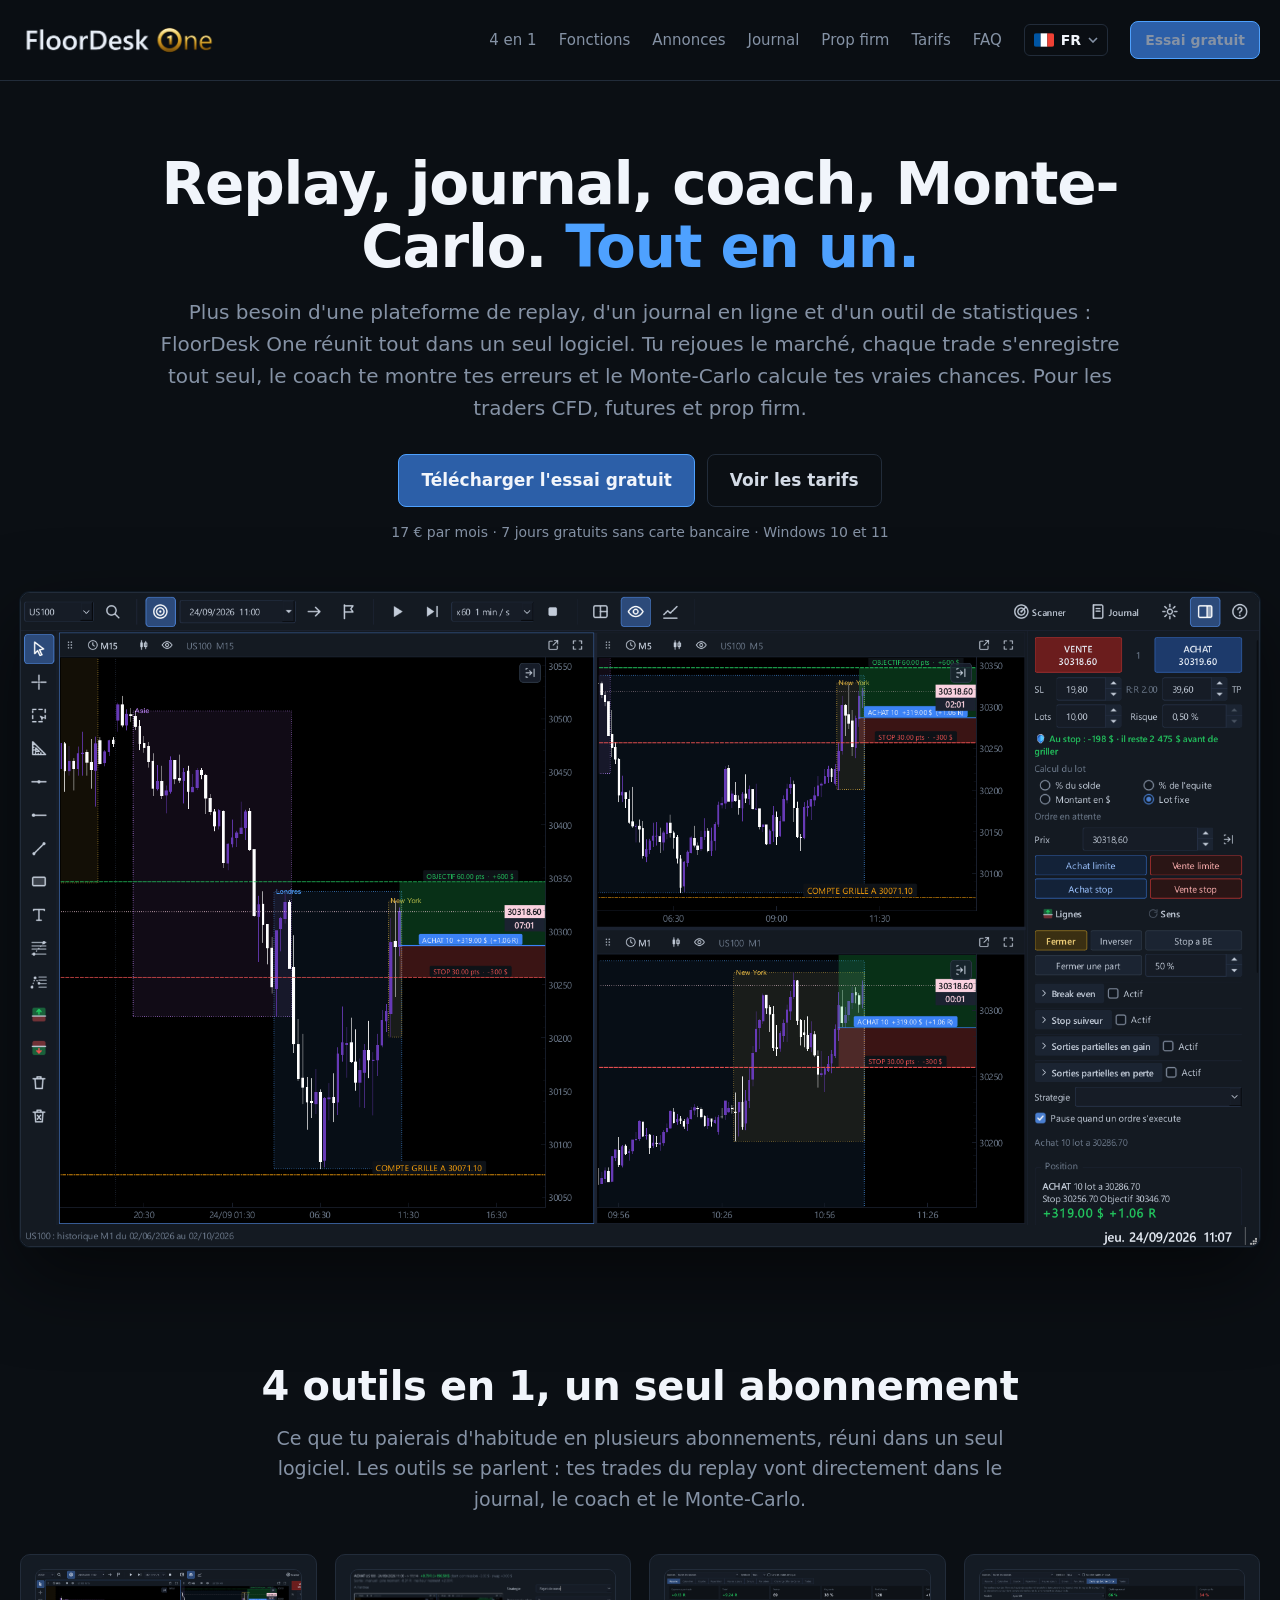
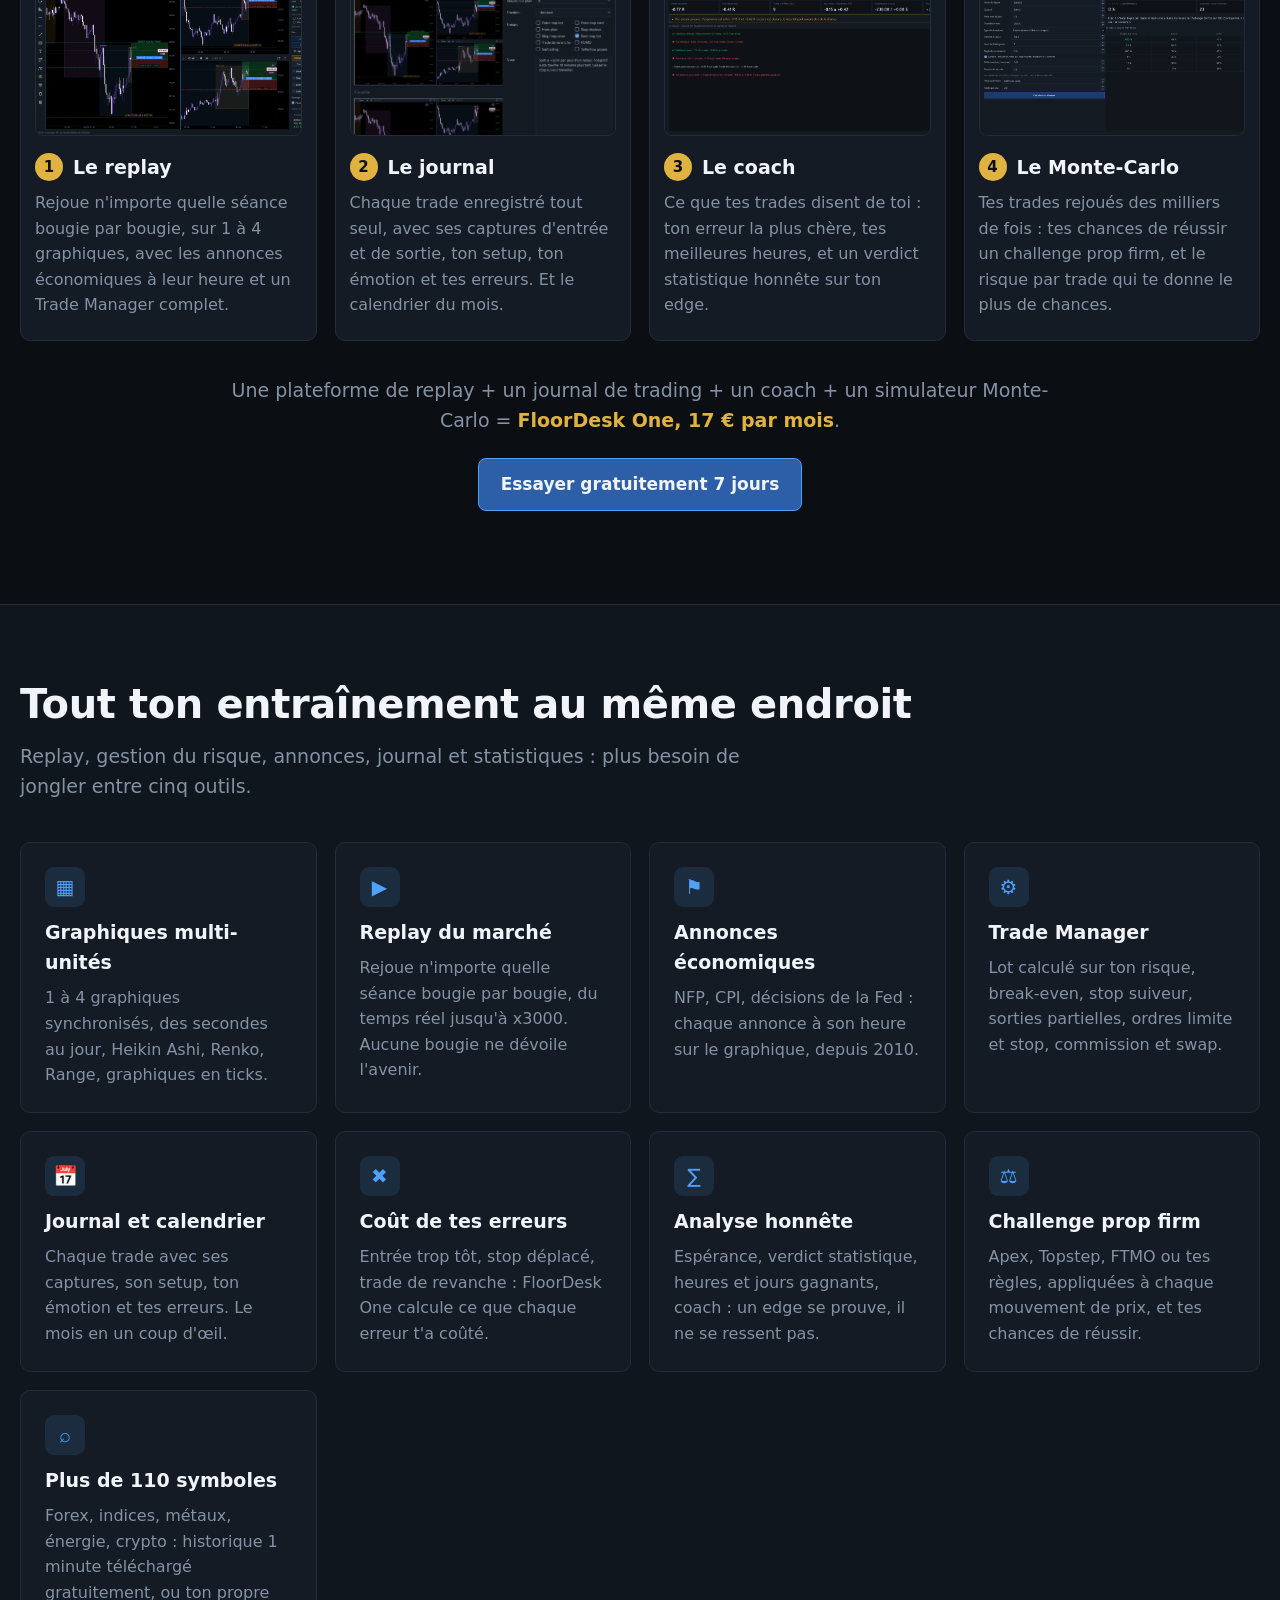
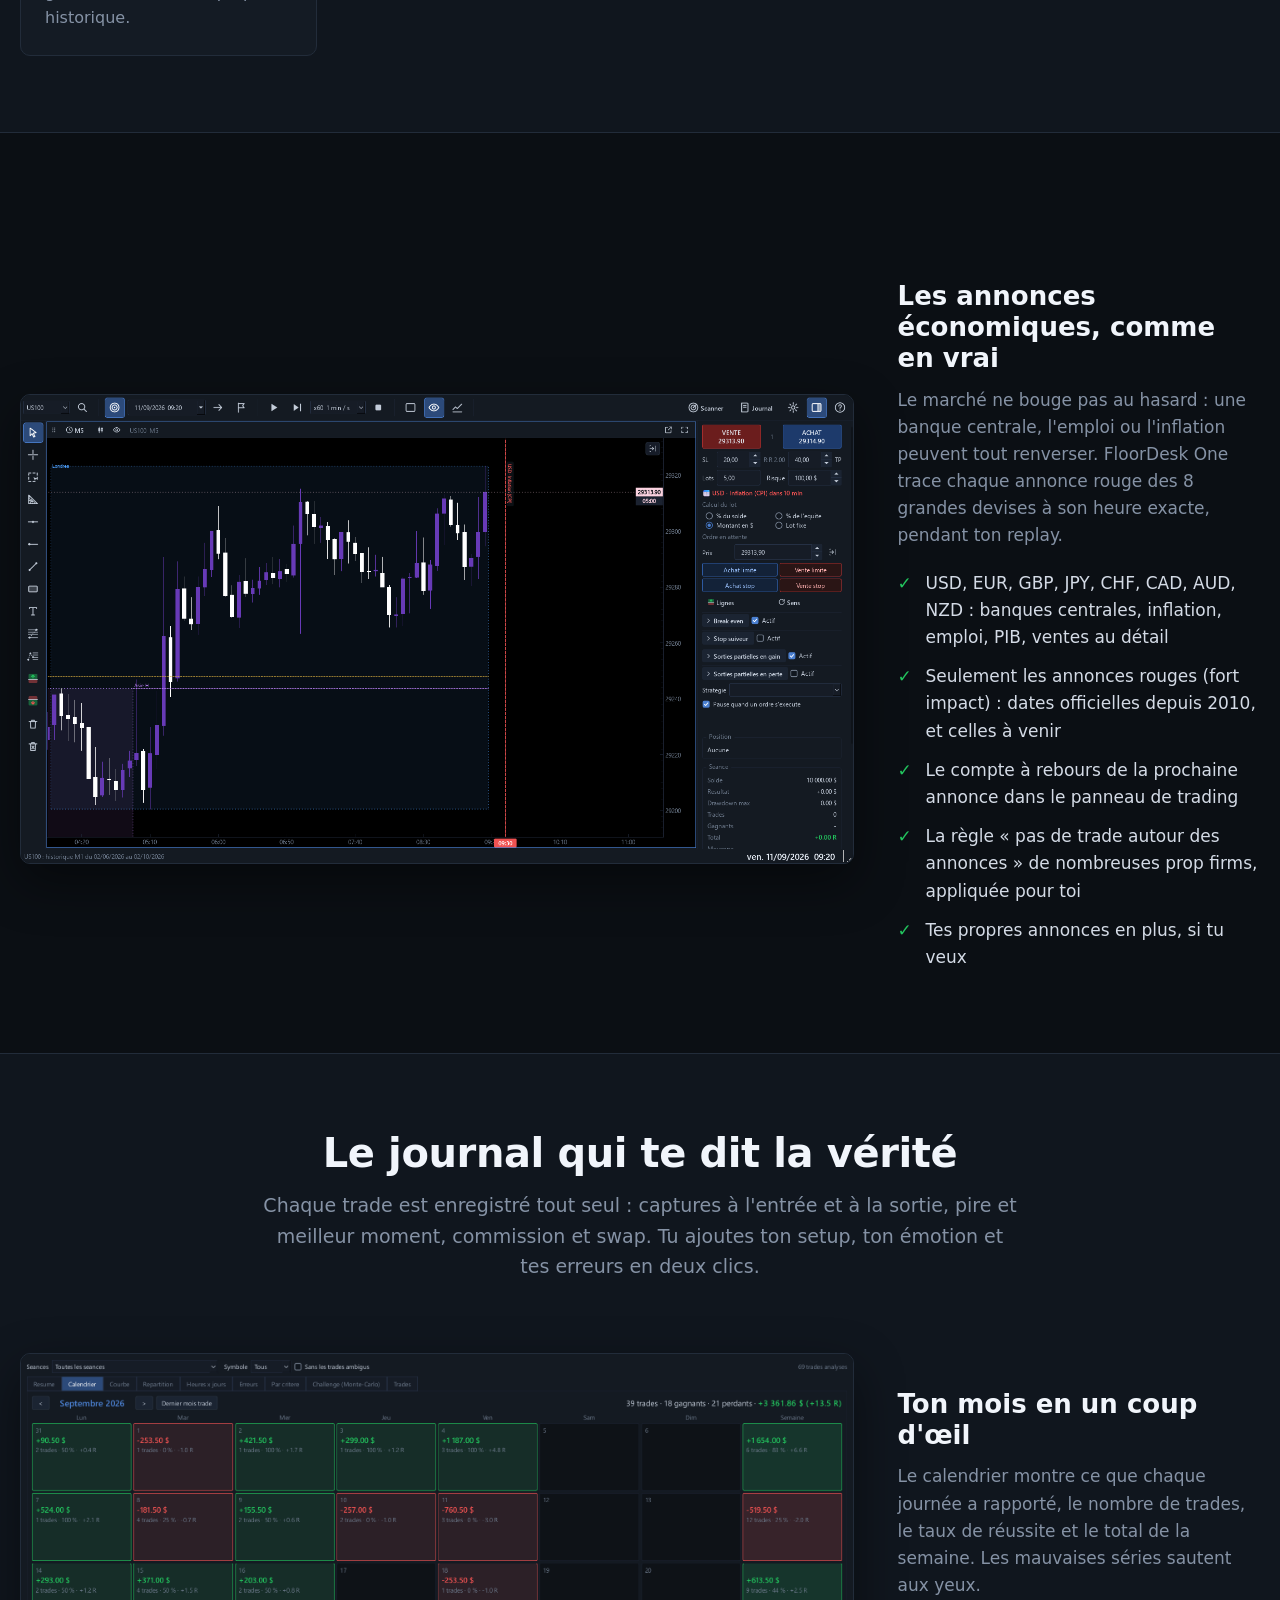
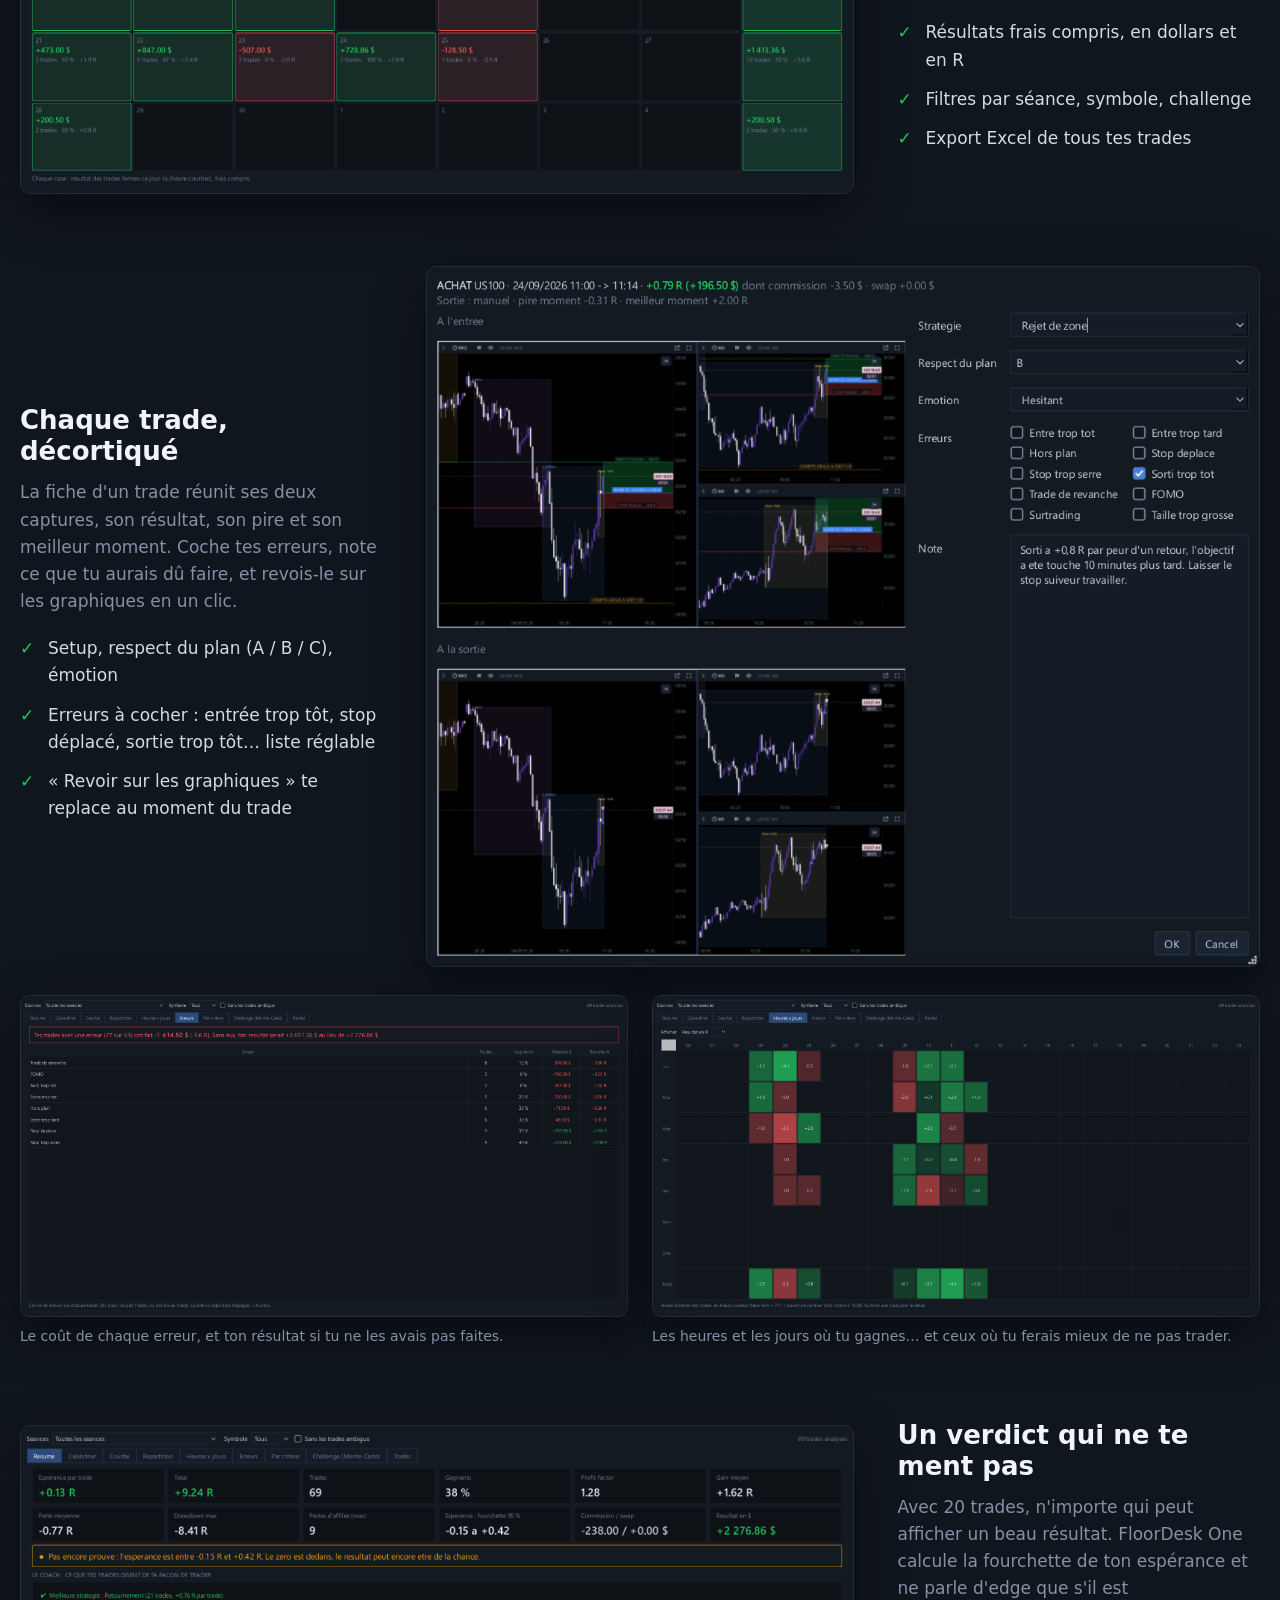
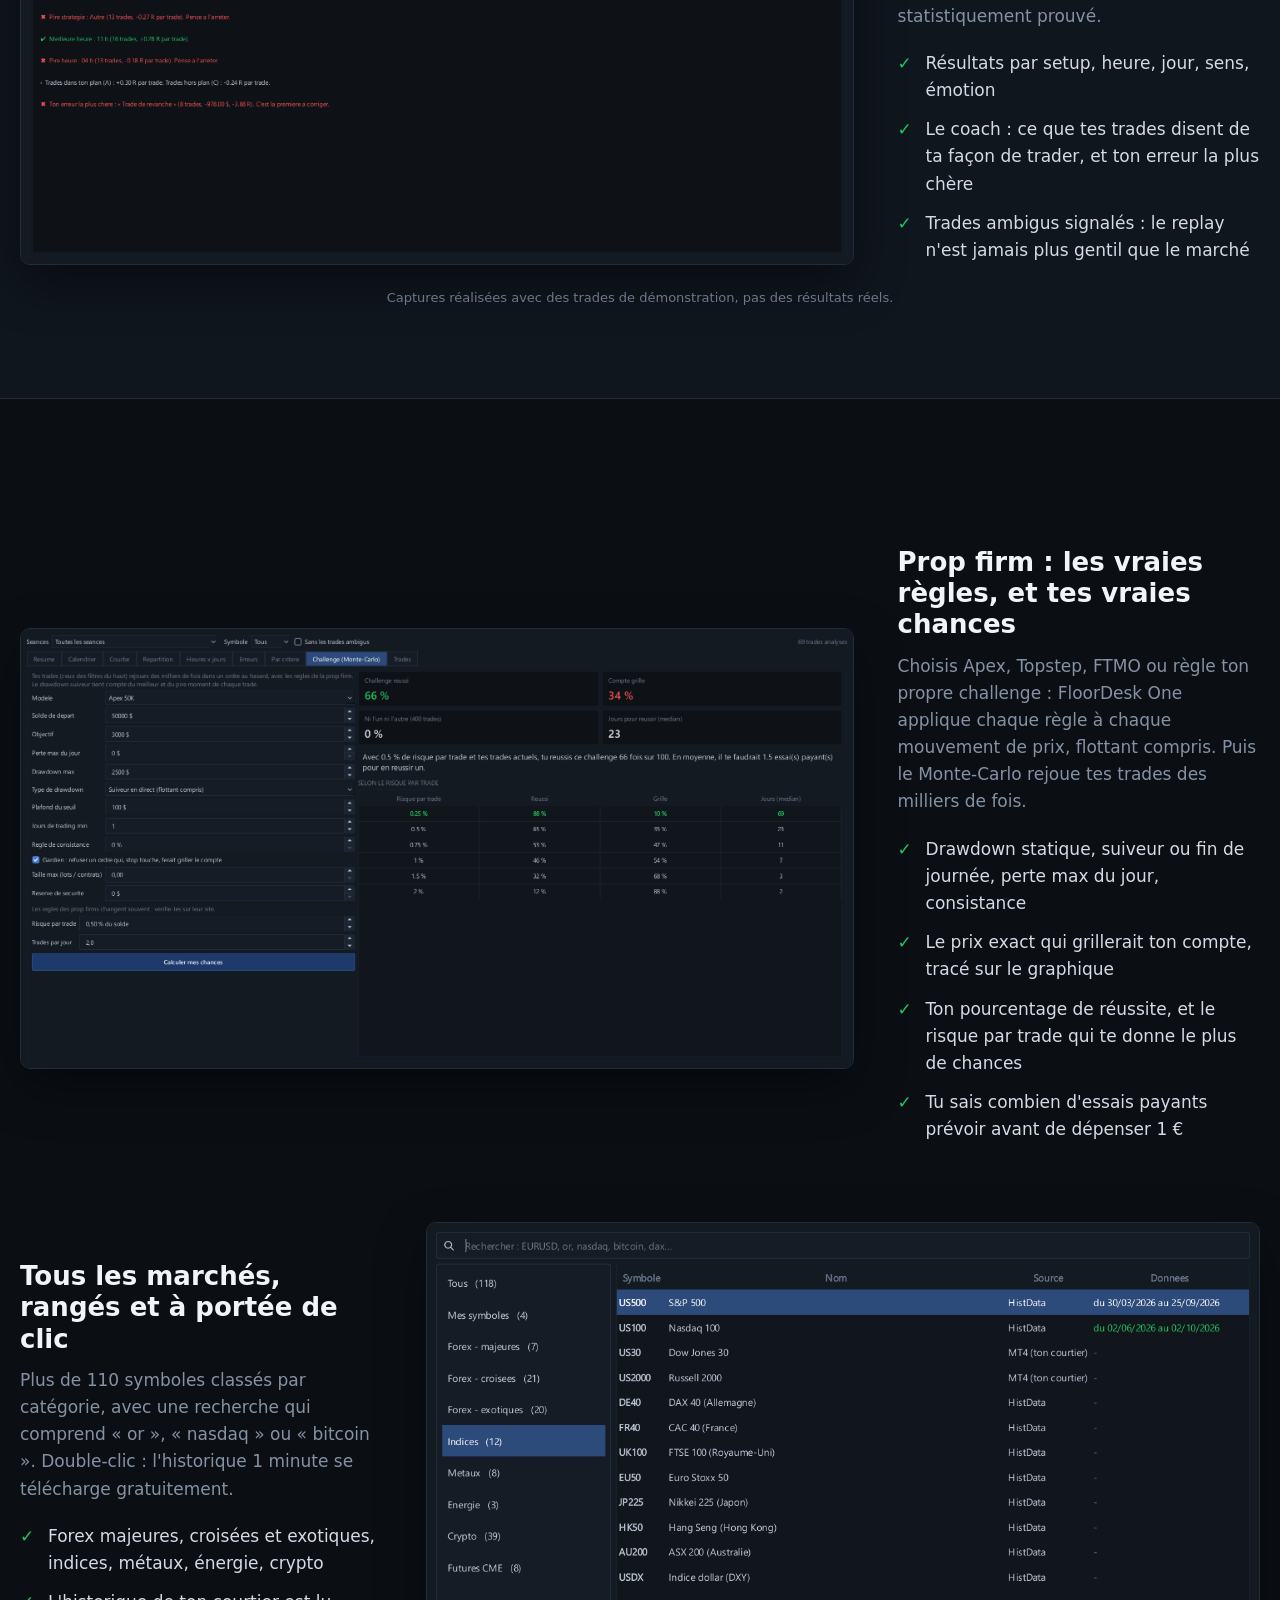
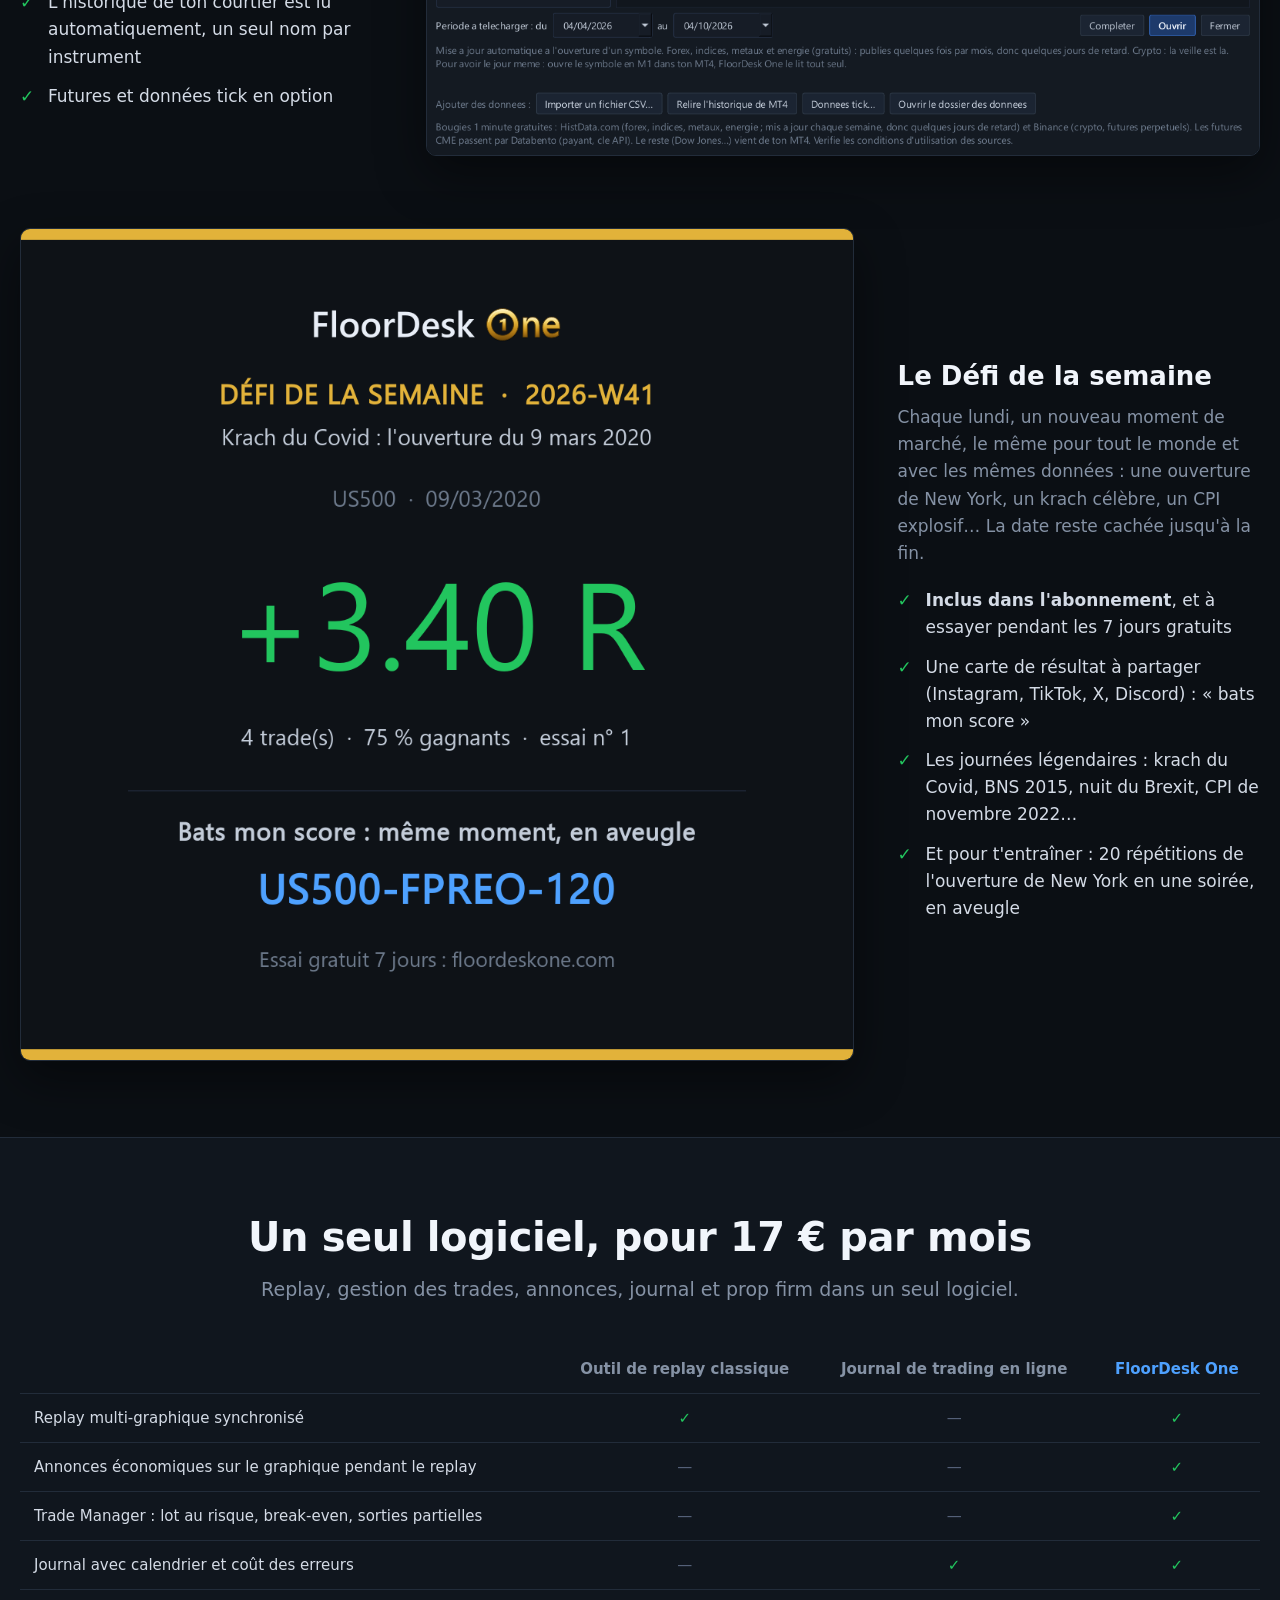
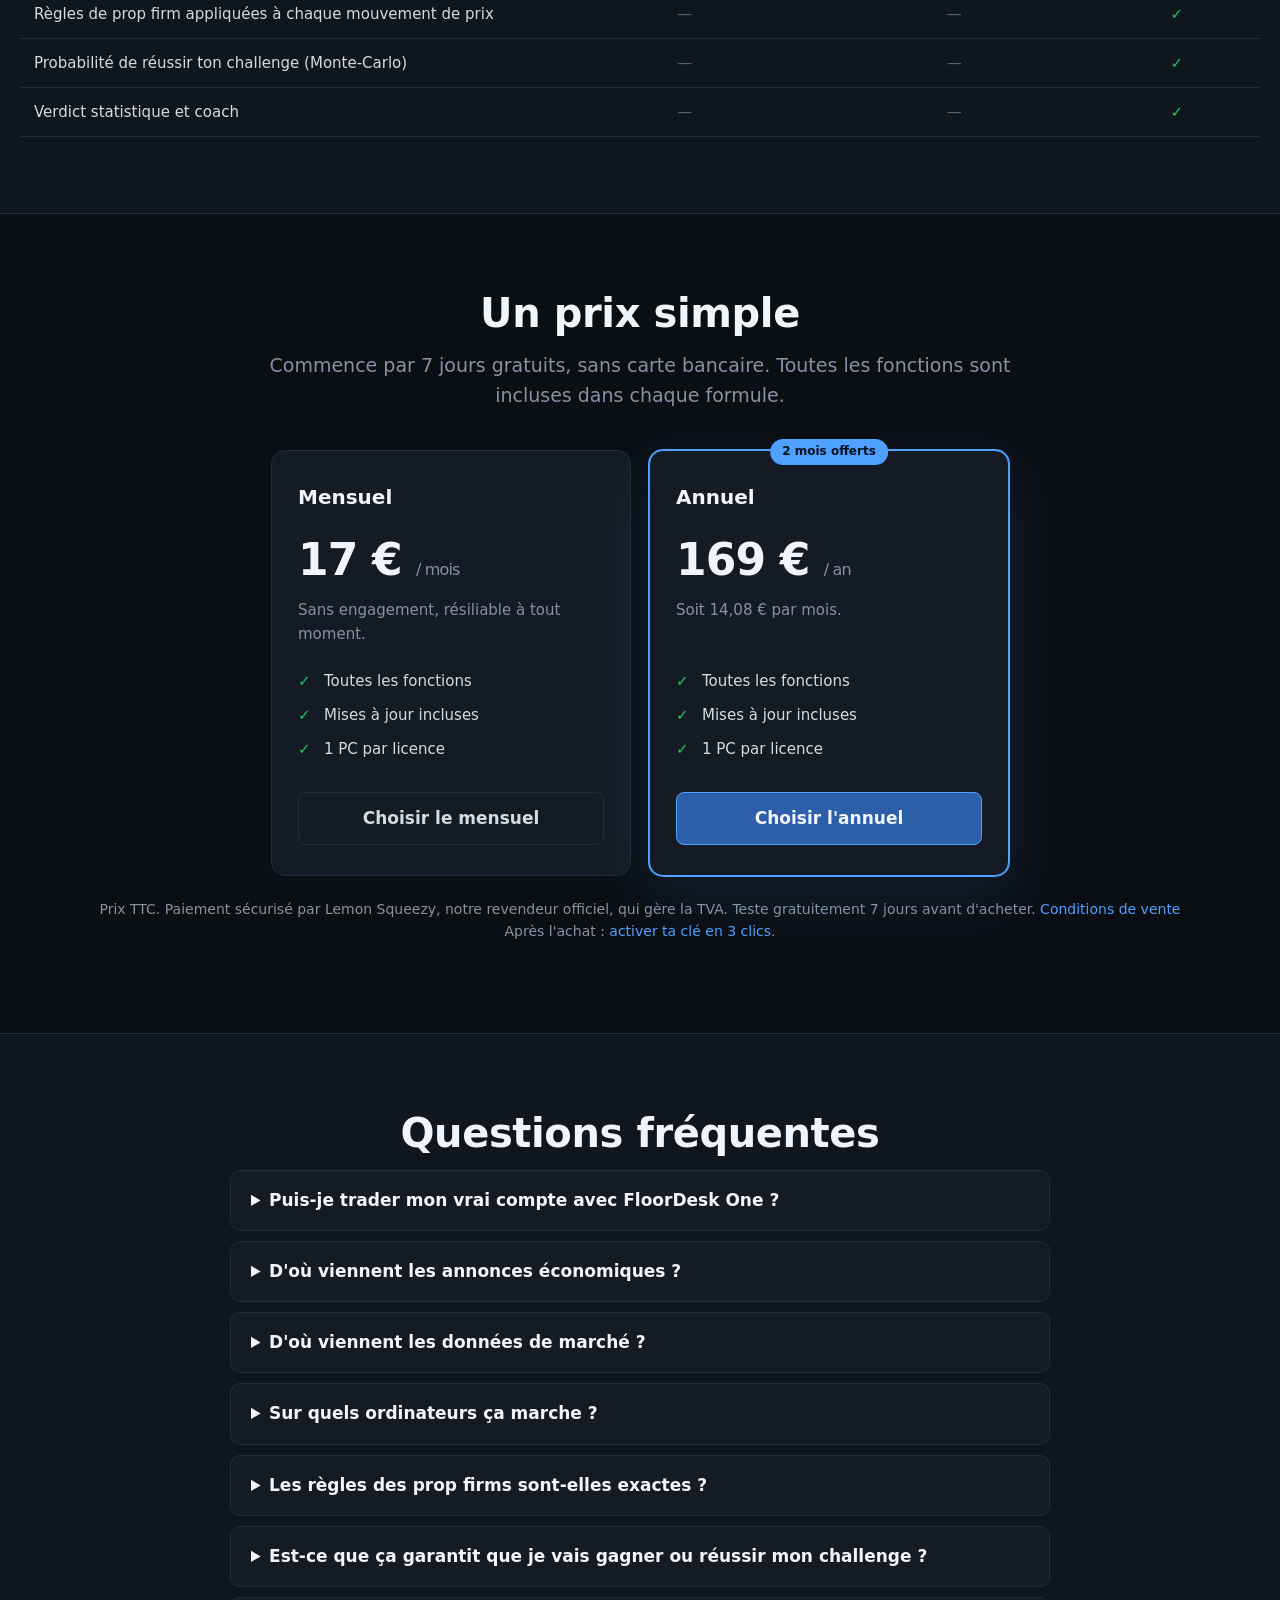
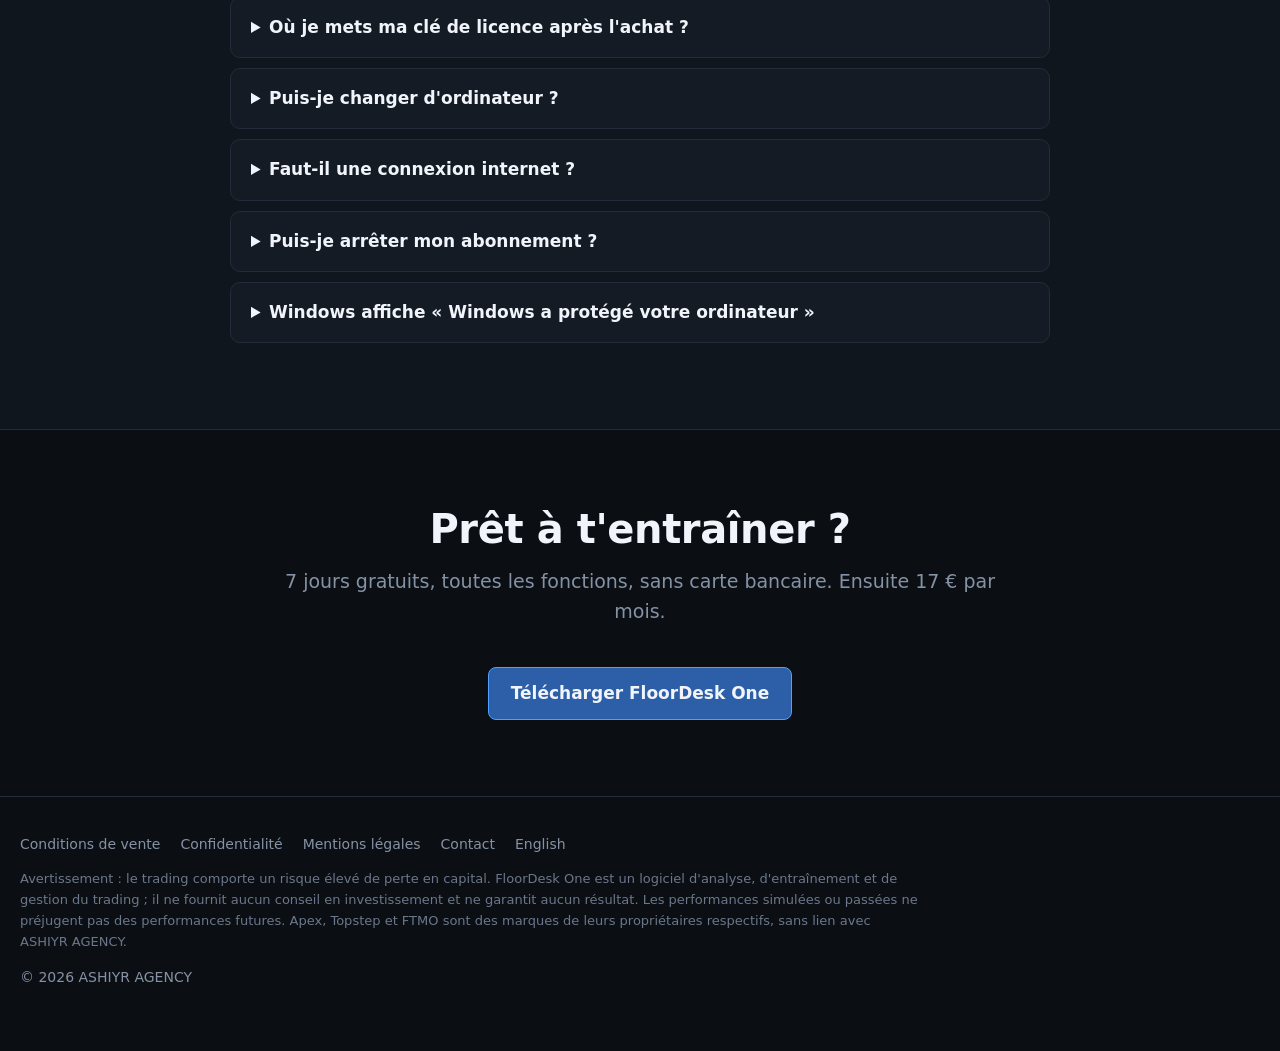
==== index.html @ e9101e9f "Site du 04/10/2026 19:29" ====
<!doctype html>
<html lang="fr">
<head>
<meta charset="utf-8">
<meta name="viewport" content="width=device-width, initial-scale=1">
<title>FloorDesk One — replay, journal, coach et Monte-Carlo en un seul logiciel</title>
<meta name="description" content="FloorDesk One, le logiciel Windows tout-en-un des traders CFD, futures et prop firm : replay multi-graphique avec les annonces économiques, journal de trading avec captures et calendrier, coach et statistiques, Monte-Carlo de ton challenge. 17 € par mois, essai gratuit 7 jours.">
<link rel="alternate" hreflang="en" href="en/index.html">
<link rel="alternate" hreflang="pt-BR" href="pt/index.html">
<link rel="alternate" hreflang="es" href="es/index.html">
<link rel="icon" href="img/favicon.png">
<link rel="stylesheet" href="style.css">
<meta property="og:title" content="FloorDesk One — replay, journal, coach et Monte-Carlo en un seul logiciel">
<meta property="og:description" content="Replay, journal, coach et Monte-Carlo : 4 outils en un seul logiciel. 17 € par mois.">
<meta property="og:image" content="img/fr/principal.png">
</head>
<body>

<header class="haut">
  <div class="conteneur">
    <a class="logo" href="index.html"><img src="img/logo.png" alt="FloorDesk One" width="848" height="198"></a>
    <nav class="menu">
      <a href="#tout-en-un">4 en 1</a>
      <a href="#fonctions">Fonctions</a>
      <a href="#annonces">Annonces</a>
      <a href="#journal">Journal</a>
      <a href="#propfirm">Prop firm</a>
      <a href="#tarifs">Tarifs</a>
      <a href="#faq">FAQ</a>
      <details class="langues"><summary><svg viewBox="0 0 3 2" aria-hidden="true"><rect width="1" height="2" fill="#0055A4"/><rect x="1" width="1" height="2" fill="#fff"/><rect x="2" width="1" height="2" fill="#EF4135"/></svg><span>FR</span><svg class="fleche" viewBox="0 0 10 6" aria-hidden="true"><path d="M1 1l4 4 4-4" fill="none" stroke="currentColor" stroke-width="1.6"/></svg></summary><div class="liste"><a href="index.html" hreflang="fr" class="actif"><svg viewBox="0 0 3 2" aria-hidden="true"><rect width="1" height="2" fill="#0055A4"/><rect x="1" width="1" height="2" fill="#fff"/><rect x="2" width="1" height="2" fill="#EF4135"/></svg><span>Français</span></a><a href="en/index.html" hreflang="en"><svg viewBox="0 0 60 30" aria-hidden="true"><rect width="60" height="30" fill="#012169"/><path d="M0,0 60,30M60,0 0,30" stroke="#fff" stroke-width="6"/><path d="M0,0 60,30M60,0 0,30" stroke="#C8102E" stroke-width="2"/><path d="M30,0v30M0,15h60" stroke="#fff" stroke-width="10"/><path d="M30,0v30M0,15h60" stroke="#C8102E" stroke-width="6"/></svg><span>English</span></a><a href="pt/index.html" hreflang="pt"><svg viewBox="0 0 20 14" aria-hidden="true"><rect width="20" height="14" fill="#009C3B"/><path d="M10 1.6 18.4 7 10 12.4 1.6 7z" fill="#FFDF00"/><circle cx="10" cy="7" r="3.1" fill="#002776"/></svg><span>Português</span></a><a href="es/index.html" hreflang="es"><svg viewBox="0 0 3 2" aria-hidden="true"><rect width="3" height="2" fill="#AA151B"/><rect y=".5" width="3" height="1" fill="#F1BF00"/></svg><span>Español</span></a></div></details>
      <a class="bouton petit" data-essai href="https://floordesk-one.lemonsqueezy.com/checkout/buy/44c160ba-56e0-42d9-8cfb-51cf7834d410">Essai gratuit</a>
    </nav>
  </div>
</header>

<main>
<section class="accroche">
  <div class="conteneur">
    <h1>Replay, journal, coach, Monte-Carlo. <em>Tout en un.</em></h1>
    <p class="sous">Plus besoin d'une plateforme de replay, d'un journal en ligne et d'un outil de statistiques : FloorDesk One réunit tout dans un seul logiciel. Tu rejoues le marché, chaque trade s'enregistre tout seul, le coach te montre tes erreurs et le Monte-Carlo calcule tes vraies chances. Pour les traders CFD, futures et prop firm.</p>
    <div class="actions">
      <a class="bouton" data-essai href="https://floordesk-one.lemonsqueezy.com/checkout/buy/44c160ba-56e0-42d9-8cfb-51cf7834d410">Télécharger l'essai gratuit</a>
      <a class="bouton second" href="#tarifs">Voir les tarifs</a>
    </div>
    <div class="note">17 € par mois · 7 jours gratuits sans carte bancaire · Windows 10 et 11</div>
    <div class="capture-principale"><img src="img/fr/principal.png" alt="FloorDesk One : trois graphiques US100 synchronisés, une position ouverte avec ses zones de stop et d'objectif, le Trade Manager et le challenge Apex" width="2000" height="1055"></div>
  </div>
</section>

<section id="tout-en-un">
  <div class="conteneur">
    <div class="centre">
      <h2>4 outils en 1, un seul abonnement</h2>
      <p class="chapeau">Ce que tu paierais d'habitude en plusieurs abonnements, réuni dans un seul logiciel. Les outils se parlent : tes trades du replay vont directement dans le journal, le coach et le Monte-Carlo.</p>
    </div>
    <div class="grille quatre">
      <div class="carte outil"><a class="zoom" href="img/fr/principal.png" target="_blank" rel="noopener"><img src="img/fr/principal.png" alt="Le replay" loading="lazy" width="2000" height="1055"></a><h3><span class="num">1</span>Le replay</h3><p>Rejoue n'importe quelle séance bougie par bougie, sur 1 à 4 graphiques, avec les annonces économiques à leur heure et un Trade Manager complet.</p></div>
      <div class="carte outil"><a class="zoom" href="img/fr/fiche.png" target="_blank" rel="noopener"><img src="img/fr/fiche.png" alt="Le journal" loading="lazy" width="1115" height="938"></a><h3><span class="num">2</span>Le journal</h3><p>Chaque trade enregistré tout seul, avec ses captures d'entrée et de sortie, ton setup, ton émotion et tes erreurs. Et le calendrier du mois.</p></div>
      <div class="carte outil"><a class="zoom" href="img/fr/analyse.png" target="_blank" rel="noopener"><img src="img/fr/analyse.png" alt="Le coach" loading="lazy" width="2000" height="1055"></a><h3><span class="num">3</span>Le coach</h3><p>Ce que tes trades disent de toi : ton erreur la plus chère, tes meilleures heures, et un verdict statistique honnête sur ton edge.</p></div>
      <div class="carte outil"><a class="zoom" href="img/fr/montecarlo.png" target="_blank" rel="noopener"><img src="img/fr/montecarlo.png" alt="Le Monte-Carlo" loading="lazy" width="2000" height="1055"></a><h3><span class="num">4</span>Le Monte-Carlo</h3><p>Tes trades rejoués des milliers de fois : tes chances de réussir un challenge prop firm, et le risque par trade qui te donne le plus de chances.</p></div>
    </div>
    <p class="egal centre">Une plateforme de replay + un journal de trading + un coach + un simulateur Monte-Carlo = <strong>FloorDesk One, 17 € par mois</strong>.</p>
    <p class="centre"><a class="bouton" data-essai href="https://floordesk-one.lemonsqueezy.com/checkout/buy/44c160ba-56e0-42d9-8cfb-51cf7834d410">Essayer gratuitement 7 jours</a></p>
  </div>
</section>

<section id="fonctions" class="alt">
  <div class="conteneur">
    <h2>Tout ton entraînement au même endroit</h2>
    <p class="chapeau">Replay, gestion du risque, annonces, journal et statistiques : plus besoin de jongler
      entre cinq outils.</p>
    <div class="grille">
      <div class="carte"><div class="icone">▦</div><h3>Graphiques multi-unités</h3>
        <p>1 à 4 graphiques synchronisés, des secondes au jour, Heikin Ashi, Renko, Range, graphiques en ticks.</p></div>
      <div class="carte"><div class="icone">▶</div><h3>Replay du marché</h3>
        <p>Rejoue n'importe quelle séance bougie par bougie, du temps réel jusqu'à x3000. Aucune bougie ne dévoile l'avenir.</p></div>
      <div class="carte"><div class="icone">⚑</div><h3>Annonces économiques</h3>
        <p>NFP, CPI, décisions de la Fed : chaque annonce à son heure sur le graphique, depuis 2010.</p></div>
      <div class="carte"><div class="icone">⚙</div><h3>Trade Manager</h3>
        <p>Lot calculé sur ton risque, break-even, stop suiveur, sorties partielles, ordres limite et stop, commission et swap.</p></div>
      <div class="carte"><div class="icone">📅</div><h3>Journal et calendrier</h3>
        <p>Chaque trade avec ses captures, son setup, ton émotion et tes erreurs. Le mois en un coup d'œil.</p></div>
      <div class="carte"><div class="icone">✖</div><h3>Coût de tes erreurs</h3>
        <p>Entrée trop tôt, stop déplacé, trade de revanche : FloorDesk One calcule ce que chaque erreur t'a coûté.</p></div>
      <div class="carte"><div class="icone">∑</div><h3>Analyse honnête</h3>
        <p>Espérance, verdict statistique, heures et jours gagnants, coach : un edge se prouve, il ne se ressent pas.</p></div>
      <div class="carte"><div class="icone">⚖</div><h3>Challenge prop firm</h3>
        <p>Apex, Topstep, FTMO ou tes règles, appliquées à chaque mouvement de prix, et tes chances de réussir.</p></div>
      <div class="carte"><div class="icone">⌕</div><h3>Plus de 110 symboles</h3>
        <p>Forex, indices, métaux, énergie, crypto : historique 1 minute téléchargé gratuitement, ou ton propre historique.</p></div>
    </div>
  </div>
</section>

<section id="annonces">
  <div class="conteneur">
    <div class="duo">
      <div><a class="zoom" href="img/fr/annonces.png" target="_blank" rel="noopener"><img src="img/fr/annonces.png" alt="Replay US100 : les annonces CPI et PPI tracées sur le graphique, et le compte à rebours de la prochaine annonce dans le panneau de trading" loading="lazy" width="1600" height="900"></a></div>
      <div>
        <h3>Les annonces économiques, comme en vrai</h3>
        <p>Le marché ne bouge pas au hasard : une banque centrale, l'emploi ou l'inflation peuvent tout renverser.
          FloorDesk One trace chaque annonce rouge des 8 grandes devises à son heure exacte, pendant ton replay.</p>
        <ul>
          <li>USD, EUR, GBP, JPY, CHF, CAD, AUD, NZD : banques centrales, inflation, emploi, PIB, ventes au détail</li>
          <li>Seulement les annonces rouges (fort impact) : dates officielles depuis 2010, et celles à venir</li>
          <li>Le compte à rebours de la prochaine annonce dans le panneau de trading</li>
          <li>La règle « pas de trade autour des annonces » de nombreuses prop firms, appliquée pour toi</li>
          <li>Tes propres annonces en plus, si tu veux</li>
        </ul>
      </div>
    </div>
  </div>
</section>

<section id="journal" class="alt">
  <div class="conteneur">
    <div class="centre">
      <h2>Le journal qui te dit la vérité</h2>
      <p class="chapeau">Chaque trade est enregistré tout seul : captures à l'entrée et à la sortie, pire et meilleur moment,
        commission et swap. Tu ajoutes ton setup, ton émotion et tes erreurs en deux clics.</p>
    </div>
    <div class="duo">
      <div><a class="zoom" href="img/fr/calendrier.png" target="_blank" rel="noopener"><img src="img/fr/calendrier.png" alt="Calendrier du mois : résultat de chaque journée et de chaque semaine" loading="lazy" width="2000" height="1055"></a></div>
      <div>
        <h3>Ton mois en un coup d'œil</h3>
        <p>Le calendrier montre ce que chaque journée a rapporté, le nombre de trades, le taux de réussite et le total de
          la semaine. Les mauvaises séries sautent aux yeux.</p>
        <ul>
          <li>Résultats frais compris, en dollars et en R</li>
          <li>Filtres par séance, symbole, challenge</li>
          <li>Export Excel de tous tes trades</li>
        </ul>
      </div>
    </div>
    <div class="duo inverse">
      <div><a class="zoom" href="img/fr/fiche.png" target="_blank" rel="noopener"><img src="img/fr/fiche.png" alt="Fiche d'un trade : captures, setup, respect du plan, émotion, erreurs cochées et note" loading="lazy" width="1115" height="938"></a></div>
      <div>
        <h3>Chaque trade, décortiqué</h3>
        <p>La fiche d'un trade réunit ses deux captures, son résultat, son pire et son meilleur moment. Coche tes erreurs,
          note ce que tu aurais dû faire, et revois-le sur les graphiques en un clic.</p>
        <ul>
          <li>Setup, respect du plan (A / B / C), émotion</li>
          <li>Erreurs à cocher : entrée trop tôt, stop déplacé, sortie trop tôt… liste réglable</li>
          <li>« Revoir sur les graphiques » te replace au moment du trade</li>
        </ul>
      </div>
    </div>
    <div class="paire">
      <figure style="margin:0"><a class="zoom" href="img/fr/erreurs.png" target="_blank" rel="noopener"><img src="img/fr/erreurs.png" alt="Coût des erreurs : ce que chaque erreur a coûté" loading="lazy" width="2000" height="1055"></a>
        <figcaption>Le coût de chaque erreur, et ton résultat si tu ne les avais pas faites.</figcaption></figure>
      <figure style="margin:0"><a class="zoom" href="img/fr/heures.png" target="_blank" rel="noopener"><img src="img/fr/heures.png" alt="Grille heures x jours : où tu gagnes, où tu perds" loading="lazy" width="2000" height="1055"></a>
        <figcaption>Les heures et les jours où tu gagnes… et ceux où tu ferais mieux de ne pas trader.</figcaption></figure>
    </div>
    <div class="duo">
      <div><a class="zoom" href="img/fr/analyse.png" target="_blank" rel="noopener"><img src="img/fr/analyse.png" alt="Analyse : espérance, verdict statistique et coach" loading="lazy" width="2000" height="1055"></a></div>
      <div>
        <h3>Un verdict qui ne te ment pas</h3>
        <p>Avec 20 trades, n'importe qui peut afficher un beau résultat. FloorDesk One calcule la fourchette de ton espérance
          et ne parle d'edge que s'il est statistiquement prouvé.</p>
        <ul>
          <li>Résultats par setup, heure, jour, sens, émotion</li>
          <li>Le coach : ce que tes trades disent de ta façon de trader, et ton erreur la plus chère</li>
          <li>Trades ambigus signalés : le replay n'est jamais plus gentil que le marché</li>
        </ul>
      </div>
    </div>
    <p class="note-demo centre">Captures réalisées avec des trades de démonstration, pas des résultats réels.</p>
  </div>
</section>

<section id="propfirm">
  <div class="conteneur">
    <div class="duo">
      <div><a class="zoom" href="img/fr/montecarlo.png" target="_blank" rel="noopener"><img src="img/fr/montecarlo.png" alt="Monte-Carlo : probabilité de réussir le challenge selon le risque par trade" loading="lazy" width="2000" height="1055"></a></div>
      <div>
        <h3>Prop firm : les vraies règles, et tes vraies chances</h3>
        <p>Choisis Apex, Topstep, FTMO ou règle ton propre challenge : FloorDesk One applique chaque règle à chaque mouvement
          de prix, flottant compris. Puis le Monte-Carlo rejoue tes trades des milliers de fois.</p>
        <ul>
          <li>Drawdown statique, suiveur ou fin de journée, perte max du jour, consistance</li>
          <li>Le prix exact qui grillerait ton compte, tracé sur le graphique</li>
          <li>Ton pourcentage de réussite, et le risque par trade qui te donne le plus de chances</li>
          <li>Tu sais combien d'essais payants prévoir avant de dépenser 1 €</li>
        </ul>
      </div>
    </div>
    <div class="duo inverse">
      <div><a class="zoom" href="img/fr/symboles.png" target="_blank" rel="noopener"><img src="img/fr/symboles.png" alt="Fenêtre des symboles : forex, indices, métaux, énergie, crypto, futures, avec recherche" loading="lazy" width="1250" height="800"></a></div>
      <div>
        <h3>Tous les marchés, rangés et à portée de clic</h3>
        <p>Plus de 110 symboles classés par catégorie, avec une recherche qui comprend « or », « nasdaq » ou « bitcoin ».
          Double-clic : l'historique 1 minute se télécharge gratuitement.</p>
        <ul>
          <li>Forex majeures, croisées et exotiques, indices, métaux, énergie, crypto</li>
          <li>L'historique de ton courtier est lu automatiquement, un seul nom par instrument</li>
          <li>Futures et données tick en option</li>
        </ul>
      </div>
    </div>
    <div class="duo">
      <div><a class="zoom" href="img/fr/carte.png" target="_blank" rel="noopener"><img src="img/fr/carte.png" alt="Carte de résultat d'une répétition avec son code défi" loading="lazy" width="1080" height="1080"></a></div>
      <div>
        <h3>Le Défi de la semaine</h3>
        <p>Chaque lundi, un nouveau moment de marché, le même pour tout le monde et avec les mêmes données : une ouverture de
          New York, un krach célèbre, un CPI explosif… La date reste cachée jusqu'à la fin.</p>
        <ul>
          <li><strong>Inclus dans l'abonnement</strong>, et à essayer pendant les 7 jours gratuits</li>
          <li>Une carte de résultat à partager (Instagram, TikTok, X, Discord) : « bats mon score »</li>
          <li>Les journées légendaires : krach du Covid, BNS 2015, nuit du Brexit, CPI de novembre 2022…</li>
          <li>Et pour t'entraîner : 20 répétitions de l'ouverture de New York en une soirée, en aveugle</li>
        </ul>
      </div>
    </div>
  </div>
</section>

<section class="alt">
  <div class="conteneur centre">
    <h2>Un seul logiciel, pour 17 € par mois</h2>
    <p class="chapeau">Replay, gestion des trades, annonces, journal et prop firm dans un seul logiciel.</p>
    <div class="tableau-defile" style="margin-top:34px">
    <table class="comparatif">
      <thead><tr><th></th><th>Outil de replay classique</th><th>Journal de trading en ligne</th><th class="nous">FloorDesk One</th></tr></thead>
      <tbody>
        <tr><td>Replay multi-graphique synchronisé</td><td class="oui">✓</td><td class="non">—</td><td class="oui">✓</td></tr>
        <tr><td>Annonces économiques sur le graphique pendant le replay</td><td class="non">—</td><td class="non">—</td><td class="oui">✓</td></tr>
        <tr><td>Trade Manager : lot au risque, break-even, sorties partielles</td><td class="non">—</td><td class="non">—</td><td class="oui">✓</td></tr>
        <tr><td>Journal avec calendrier et coût des erreurs</td><td class="non">—</td><td class="oui">✓</td><td class="oui">✓</td></tr>
        <tr><td>Règles de prop firm appliquées à chaque mouvement de prix</td><td class="non">—</td><td class="non">—</td><td class="oui">✓</td></tr>
        <tr><td>Probabilité de réussir ton challenge (Monte-Carlo)</td><td class="non">—</td><td class="non">—</td><td class="oui">✓</td></tr>
        <tr><td>Verdict statistique et coach</td><td class="non">—</td><td class="non">—</td><td class="oui">✓</td></tr>
      </tbody>
    </table>
    </div>
  </div>
</section>

<section id="tarifs">
  <div class="conteneur">
    <div class="centre">
      <h2>Un prix simple</h2>
      <p class="chapeau">Commence par 7 jours gratuits, sans carte bancaire. Toutes les fonctions sont incluses dans chaque formule.</p>
    </div>
    <div class="tarifs deux">
      <div class="tarif">
        <h3>Mensuel</h3>
        <div class="prix">17 € <small>/ mois</small></div>
        <div class="detail">Sans engagement, résiliable à tout moment.</div>
        <ul><li>Toutes les fonctions</li><li>Mises à jour incluses</li><li>1 PC par licence</li></ul>
        <a class="bouton second" href="https://floordesk-one.lemonsqueezy.com/checkout/buy/931e14c0-bf6e-4e95-bfc9-07d01be3930b?enabled=2204631">Choisir le mensuel</a>
      </div>
      <div class="tarif vedette" data-badge="2 mois offerts">
        <h3>Annuel</h3>
        <div class="prix">169 € <small>/ an</small></div>
        <div class="detail">Soit 14,08 € par mois.</div>
        <ul><li>Toutes les fonctions</li><li>Mises à jour incluses</li><li>1 PC par licence</li></ul>
        <a class="bouton" href="https://floordesk-one.lemonsqueezy.com/checkout/buy/5ea1afa8-c13c-4be4-ae3c-2d3a7b97204f?enabled=2204601">Choisir l'annuel</a>
      </div>
    </div>
    <p class="mention-tarif">Prix TTC. Paiement sécurisé par Lemon Squeezy, notre revendeur officiel, qui gère la TVA.
      Teste gratuitement 7 jours avant d'acheter. <a href="legal.html#cgv">Conditions de vente</a><br>Après l'achat : <a href="telecharger/?lang=fr#activer">activer ta clé en 3 clics</a>.</p>
  </div>
</section>

<section id="faq" class="alt">
  <div class="conteneur" style="max-width:860px">
    <h2 class="centre">Questions fréquentes</h2>
    <details><summary>Puis-je trader mon vrai compte avec FloorDesk One ?</summary>
      <p>Non. FloorDesk One est un logiciel d'entraînement : tu rejoues le passé avec un compte simulé, sans argent réel.
        Tu gardes ta plateforme habituelle pour ton vrai compte.</p></details>
    <details><summary>D'où viennent les annonces économiques ?</summary>
      <p>Des calendriers officiels de chaque pays : banques centrales (Fed, BCE, Banque d'Angleterre, Banque du
        Japon, BNS, Banque du Canada, RBA, RBNZ) et instituts de statistiques. Les dates vont de 2010 à l'an prochain.
        Tu peux ajouter tes propres annonces.</p></details>
    <details><summary>D'où viennent les données de marché ?</summary>
      <p>La fenêtre Symboles télécharge gratuitement l'historique 1 minute de plus de 110 symboles (forex, indices, métaux,
        énergie, crypto). FloorDesk One lit aussi l'historique de ta plateforme de courtier et les fichiers CSV, et, en
        option, des données tick et des futures.</p></details>
    <details><summary>Sur quels ordinateurs ça marche ?</summary>
      <p>Windows 10 et 11 (64 bits). Pas de version Mac pour l'instant.</p></details>
    <details><summary>Les règles des prop firms sont-elles exactes ?</summary>
      <p>Les modèles Apex, Topstep et FTMO reprennent leurs règles principales, et tout est modifiable. Les prop
        firms changent régulièrement leurs conditions : vérifie-les toujours sur leur site avant un vrai challenge.</p></details>
    <details><summary>Est-ce que ça garantit que je vais gagner ou réussir mon challenge ?</summary>
      <p>Non. FloorDesk One est un logiciel d'analyse et d'entraînement : il te montre honnêtement ce que valent
        tes trades et tes chances. Les résultats simulés ou passés ne garantissent pas les résultats futurs.</p></details>
    <details><summary>Où je mets ma clé de licence après l'achat ?</summary>
      <p>Dans FloorDesk One : bouton <strong>?</strong> en haut à droite → <strong>Licence...</strong>, colle la clé reçue par email, puis <strong>Activer</strong>. <a href="telecharger/?lang=fr#activer">Voir en images</a>.</p></details>
    <details><summary>Puis-je changer d'ordinateur ?</summary>
      <p>Une licence fonctionne sur 1 PC à la fois. Pour changer d'ordinateur, libère la licence depuis le menu ? → Licence.</p></details>
    <details><summary>Faut-il une connexion internet ?</summary>
      <p>Pour télécharger l'historique, oui. Le replay, le journal et l'analyse marchent hors ligne : la licence
        se vérifie une fois par semaine, et tu peux travailler jusqu'à 14 jours sans internet.</p></details>
    <details><summary>Puis-je arrêter mon abonnement ?</summary>
      <p>Oui, à tout moment, en un clic depuis l'email de ton achat. Tu gardes l'accès jusqu'à la fin de la période
        déjà payée, sans autre prélèvement. Les 7 jours d'essai gratuit servent à tout tester avant d'acheter.</p></details>
    <details><summary>Windows affiche « Windows a protégé votre ordinateur »</summary>
      <p>C'est normal pour un logiciel récent. Clique sur « Informations complémentaires » puis « Exécuter quand même ».</p></details>
  </div>
</section>

<section>
  <div class="conteneur centre">
    <h2>Prêt à t'entraîner ?</h2>
    <p class="chapeau">7 jours gratuits, toutes les fonctions, sans carte bancaire. Ensuite 17 € par mois.</p>
    <a class="bouton" data-essai href="https://floordesk-one.lemonsqueezy.com/checkout/buy/44c160ba-56e0-42d9-8cfb-51cf7834d410">Télécharger FloorDesk One</a>
  </div>
</section>
</main>

<footer>
  <div class="conteneur">
    <div class="liens">
      <a href="legal.html#cgv">Conditions de vente</a>
      <a href="legal.html#confidentialite">Confidentialité</a>
      <a href="legal.html#mentions">Mentions légales</a>
      <a href="mailto:contact@floordeskone.com">Contact</a>
      <a href="en/index.html">English</a>
    </div>
    <p class="avertissement">Avertissement : le trading comporte un risque élevé de perte en capital. FloorDesk One est un
      logiciel d'analyse, d'entraînement et de gestion du trading ; il ne fournit aucun conseil en investissement et ne
      garantit aucun résultat. Les performances simulées ou passées ne préjugent pas des performances futures. Apex,
      Topstep et FTMO sont des marques de leurs propriétaires respectifs, sans lien avec ASHIYR AGENCY.</p>
    <p>© 2026 ASHIYR AGENCY</p>
  </div>
</footer>
<script>document.addEventListener("click",function(e){document.querySelectorAll("details.langues[open]").forEach(function(d){if(!d.contains(e.target))d.removeAttribute("open")})});</script>
<script src="essai.js"></script>
</body>
</html>
---- style.css ----
:root {
  --bg: #0b0f14;
  --bg2: #10161e;
  --carte: #141b24;
  --bord: #222c3a;
  --texte: #d4dbe6;
  --dim: #8592a5;
  --blanc: #f1f5fb;
  --accent: #4ea1ff;
  --accent-fonce: #2c5fa8;
  --vert: #22c55e;
  --rouge: #f05252;
  --or: #e0b341;
  --rayon: 10px;
  --max: 1360px;
}

* { box-sizing: border-box; }
html { scroll-behavior: smooth; }
body {
  margin: 0; background: var(--bg); color: var(--texte);
  font-family: "Inter", system-ui, -apple-system, "Segoe UI", sans-serif;
  font-size: 17px; line-height: 1.6; -webkit-font-smoothing: antialiased;
}
img { max-width: 100%; height: auto; display: block; }
a { color: var(--accent); text-decoration: none; }
a:hover { text-decoration: underline; }
.conteneur { max-width: var(--max); margin: 0 auto; padding: 0 20px; }

/* -- en-tete -- */
header.haut {
  position: sticky; top: 0; z-index: 10;
  background: rgba(11, 15, 20, .88); backdrop-filter: blur(10px);
  border-bottom: 1px solid var(--bord);
}
header.haut .conteneur { display: flex; align-items: center; gap: 24px; height: 80px; }
.logo img { height: 46px; width: auto; }
.logo { font-weight: 800; letter-spacing: .02em; color: var(--blanc); font-size: 18px; }
.logo span { color: var(--accent); }
nav.menu { display: flex; gap: 22px; margin-left: auto; align-items: center; font-size: 15px; }
nav.menu a { color: var(--dim); }
nav.menu a:hover { color: var(--blanc); text-decoration: none; }
nav.menu .langue { border: 1px solid var(--bord); border-radius: 6px; padding: 3px 9px; }

.bouton {
  display: inline-block; padding: 12px 22px; border-radius: 8px; font-weight: 600;
  background: var(--accent-fonce); color: var(--blanc); border: 1px solid var(--accent);
  transition: transform .12s, background .12s;
}
.bouton:hover { background: #3570c4; text-decoration: none; transform: translateY(-1px); }
.bouton.second { background: transparent; border-color: var(--bord); color: var(--texte); }
.bouton.second:hover { border-color: var(--accent); background: rgba(78, 161, 255, .08); }
.bouton.petit { padding: 7px 14px; font-size: 14px; }

/* -- accroche -- */
.accroche { padding: 72px 0 40px; text-align: center; }
.accroche .etiquette {
  display: inline-block; font-size: 13px; font-weight: 600; color: var(--or);
  border: 1px solid rgba(224, 179, 65, .4); border-radius: 99px; padding: 4px 14px; margin-bottom: 18px;
}
.accroche h1 {
  font-size: clamp(34px, 5.2vw, 58px); line-height: 1.08; margin: 0 auto 18px; max-width: 900px;
  color: var(--blanc); letter-spacing: -.02em;
}
.accroche h1 em { font-style: normal; color: var(--accent); }
.accroche p.sous { font-size: 20px; color: var(--dim); max-width: 720px; margin: 0 auto 30px; }
.accroche .actions { display: flex; gap: 12px; justify-content: center; flex-wrap: wrap; }
.accroche .note { margin-top: 14px; font-size: 14px; color: var(--dim); }
.capture-principale {
  margin: 48px auto 0; border: 1px solid var(--bord); border-radius: var(--rayon); overflow: hidden;
  box-shadow: 0 30px 80px rgba(0, 0, 0, .55), 0 0 0 1px rgba(78, 161, 255, .08);
}

/* -- sections -- */
section { padding: 76px 0; }
section.alt { background: var(--bg2); border-top: 1px solid var(--bord); border-bottom: 1px solid var(--bord); }
h2 { font-size: clamp(28px, 3.6vw, 40px); line-height: 1.15; color: var(--blanc); margin: 0 0 14px; letter-spacing: -.01em; }
.chapeau { color: var(--dim); font-size: 19px; max-width: 760px; margin: 0 0 40px; }
.centre { text-align: center; }
.centre .chapeau { margin-left: auto; margin-right: auto; }

.grille { display: grid; grid-template-columns: repeat(auto-fit, minmax(260px, 1fr)); gap: 18px; }
.carte {
  background: var(--carte); border: 1px solid var(--bord); border-radius: var(--rayon); padding: 24px;
}
.carte h3 { margin: 10px 0 8px; font-size: 19px; color: var(--blanc); }
.carte p { margin: 0; color: var(--dim); font-size: 16px; }
.icone {
  width: 40px; height: 40px; border-radius: 9px; display: grid; place-items: center;
  background: rgba(78, 161, 255, .12); color: var(--accent); font-size: 20px;
}

/* bloc image + texte en alternance */
.duo { display: grid; grid-template-columns: 1.55fr 1fr; gap: 56px; align-items: center; margin-top: 72px; }
.duo.inverse { grid-template-columns: 1fr 1.55fr; }
.duo.inverse > :first-child { order: 2; }
.duo img { border: 1px solid var(--bord); border-radius: var(--rayon); box-shadow: 0 18px 50px rgba(0, 0, 0, .45); }
.duo h3 { font-size: 26px; color: var(--blanc); margin: 0 0 12px; line-height: 1.2; }
.duo p { color: var(--dim); margin: 0 0 14px; }
.duo ul { margin: 0; padding-left: 0; list-style: none; }
.duo li { padding: 6px 0 6px 28px; position: relative; }
.duo li::before { content: "✓"; position: absolute; left: 0; color: var(--vert); font-weight: 700; }

/* -- tarifs -- */
.tarifs { display: grid; grid-template-columns: repeat(3, 1fr); gap: 18px; align-items: stretch; }
.tarifs.deux { grid-template-columns: repeat(2, minmax(0, 360px)); justify-content: center; }
.tarif { background: var(--carte); border: 1px solid var(--bord); border-radius: 14px; padding: 30px 26px; display: flex; flex-direction: column; }
.tarif.vedette { border-color: var(--accent); box-shadow: 0 0 0 1px var(--accent), 0 20px 60px rgba(78, 161, 255, .12); position: relative; }
.tarif.vedette::before {
  content: attr(data-badge); position: absolute; top: -12px; left: 50%; transform: translateX(-50%);
  background: var(--accent); color: #07111f; font-size: 12px; font-weight: 700; padding: 3px 12px; border-radius: 99px;
}
.tarif h3 { margin: 0; color: var(--blanc); font-size: 20px; }
.prix { font-size: 44px; font-weight: 800; color: var(--blanc); margin: 12px 0 2px; letter-spacing: -.02em; }
.prix small { font-size: 16px; color: var(--dim); font-weight: 500; }
.tarif .detail { color: var(--dim); font-size: 15px; min-height: 48px; }
.tarif ul { list-style: none; padding: 0; margin: 18px 0 26px; flex: 1; }
.tarif li { padding: 5px 0 5px 26px; position: relative; font-size: 15px; }
.tarif li::before { content: "✓"; position: absolute; left: 0; color: var(--vert); font-weight: 700; }
.tarif .bouton { text-align: center; }
.bandeau-lancement {
  margin: -18px auto 34px; max-width: 760px; padding: 12px 18px; border-radius: 10px; font-size: 15px;
  background: rgba(224, 179, 65, .08); border: 1px solid rgba(224, 179, 65, .45); color: var(--texte);
}
.bandeau-lancement code { color: var(--or); font-weight: 700; font-size: 15px; }
.prix s.barre { font-size: 22px; color: var(--dim); font-weight: 500; margin-right: 4px; }
.mention-tarif { text-align: center; color: var(--dim); font-size: 14px; margin-top: 22px; }

/* -- comparatif -- */
table.comparatif { width: 100%; border-collapse: collapse; font-size: 15px; }
table.comparatif th, table.comparatif td { padding: 12px 14px; border-bottom: 1px solid var(--bord); text-align: center; }
table.comparatif th:first-child, table.comparatif td:first-child { text-align: left; }
table.comparatif thead th { color: var(--dim); font-weight: 600; }
table.comparatif thead th.nous { color: var(--accent); }
.oui { color: var(--vert); font-weight: 700; }
.non { color: #56627a; }
.tableau-defile { overflow-x: auto; }

/* -- FAQ -- */
details { background: var(--carte); border: 1px solid var(--bord); border-radius: var(--rayon); padding: 16px 20px; margin-bottom: 10px; }
summary { cursor: pointer; font-weight: 600; color: var(--blanc); }
details p { color: var(--dim); margin: 10px 0 0; }

/* -- pied -- */
footer { border-top: 1px solid var(--bord); padding: 36px 0 48px; color: var(--dim); font-size: 14px; }
footer .liens { display: flex; gap: 20px; flex-wrap: wrap; margin-bottom: 14px; }
footer .liens a { color: var(--dim); }
.avertissement { font-size: 13px; color: #6b778a; max-width: 900px; }

/* -- pages legales -- */
.legal { padding: 56px 0 80px; max-width: 820px; }
.legal h1 { color: var(--blanc); font-size: 36px; margin: 0 0 8px; }
.legal h2 { font-size: 24px; margin: 44px 0 10px; padding-top: 10px; }
.legal h3 { color: var(--blanc); font-size: 18px; margin: 24px 0 6px; }
.legal p, .legal li { color: var(--texte); }
.legal .maj { color: var(--dim); font-size: 14px; }
.sommaire { background: var(--carte); border: 1px solid var(--bord); border-radius: var(--rayon); padding: 14px 20px; }
.sommaire a { display: block; padding: 3px 0; }

@media (max-width: 860px) {
  .duo { grid-template-columns: 1fr; gap: 24px; margin-top: 48px; }
  .duo.inverse > :first-child { order: 0; }
  .tarifs, .tarifs.deux { grid-template-columns: 1fr; }
  nav.menu > a:not(.bouton) { display: none; }
  section { padding: 56px 0; }
  .accroche { padding-top: 48px; }
}

/* -- plateforme : badges, doubles captures, mention des donnees de demonstration -- */
.bientot { display: inline-block; font-size: 12px; font-weight: 700; letter-spacing: .04em; text-transform: uppercase;
  color: var(--or); border: 1px solid var(--or); border-radius: 999px; padding: 2px 9px; margin-left: 6px; vertical-align: middle; }
.dispo { display: inline-block; font-size: 12px; font-weight: 700; letter-spacing: .04em; text-transform: uppercase;
  color: var(--vert); border: 1px solid var(--vert); border-radius: 999px; padding: 2px 9px; margin-left: 6px; vertical-align: middle; }
.paire { display: grid; grid-template-columns: 1fr 1fr; gap: 18px; margin-top: 28px; }
.paire img { border: 1px solid var(--bord); border-radius: var(--rayon); box-shadow: 0 18px 50px rgba(0, 0, 0, .45); }
.paire figcaption, .legende { color: var(--dim); font-size: 14px; margin-top: 8px; }
.note-demo { color: #6b778a; font-size: 13px; margin-top: 18px; }
.connexions { display: flex; flex-wrap: wrap; gap: 10px; justify-content: center; margin: 22px 0 6px; }
.connexions > span { border: 1px solid var(--bord); border-radius: 10px; padding: 8px 14px; color: var(--texte); background: var(--carte); font-size: 15px; }
@media (max-width: 760px) { .paire { grid-template-columns: 1fr; } }

/* la capture principale prend toute la largeur de l'ecran (jusqu'a 1500 px) */
.accroche .capture-principale { max-width: 1500px; width: calc(100vw - 40px); position: relative;
  left: 50%; transform: translateX(-50%); }
.accroche h1, .accroche p.sous { max-width: 980px; }
.paire { gap: 24px; }
@media (max-width: 900px) { .duo, .duo.inverse { grid-template-columns: 1fr; gap: 28px; } .duo.inverse > :first-child { order: 0; } }

/* -- choix de la langue : un bouton (drapeau + langue + fleche), la liste s'ouvre au clic -- */
details.langues { position: relative; background: none; border: 0; padding: 0; margin: 0; border-radius: 0; }
details.langues summary { list-style: none; cursor: pointer; display: flex; align-items: center; gap: 7px;
  border: 1px solid var(--bord); border-radius: 6px; padding: 4px 9px; color: var(--blanc); font-size: 14px; }
details.langues summary::-webkit-details-marker { display: none; }
details.langues svg { width: 20px; height: 14px; border-radius: 2px; flex: none; }
details.langues svg.fleche { width: 10px; height: 6px; border-radius: 0; color: var(--dim); transition: transform .15s; }
details.langues[open] svg.fleche { transform: rotate(180deg); }
details.langues .liste { position: absolute; right: 0; top: calc(100% + 6px); min-width: 170px; z-index: 50;
  background: var(--carte); border: 1px solid var(--bord); border-radius: 8px; padding: 6px;
  box-shadow: 0 14px 40px rgba(0, 0, 0, .5); }
details.langues .liste a { display: flex; align-items: center; gap: 10px; padding: 7px 10px; border-radius: 6px;
  color: var(--dim); font-size: 14px; }
details.langues .liste a:hover, details.langues .liste a.actif { background: rgba(255, 255, 255, .06); color: var(--blanc);
  text-decoration: none; }

/* -- captures plus grandes, toujours a cote du texte ; un clic l'ouvre en grand -- */
.duo { grid-template-columns: 2.3fr 1fr; gap: 44px; }
.duo.inverse { grid-template-columns: 1fr 2.3fr; }
a.zoom { display: block; cursor: zoom-in; }
a.zoom img { transition: transform .2s; }
a.zoom:hover img { transform: scale(1.01); }
@media (max-width: 860px) { .duo, .duo.inverse { grid-template-columns: 1fr; gap: 24px; } }

/* le bloc « 4 outils en 1 » */
section[id] { scroll-margin-top: 90px; }
.grille.quatre { grid-template-columns: repeat(4, 1fr); margin-top: 40px; }
.carte.outil { padding: 14px 14px 22px; display: flex; flex-direction: column; }
.carte.outil img { border-radius: 8px; border: 1px solid var(--bord); aspect-ratio: 16 / 10; object-fit: cover; object-position: top left; width: 100%; }
.carte.outil h3 { display: flex; align-items: center; gap: 10px; margin-top: 16px; }
.carte.outil .num {
  width: 28px; height: 28px; border-radius: 50%; display: inline-grid; place-items: center; flex: none;
  background: var(--or); color: #0d1117; font-size: 15px; font-weight: 800;
}
.egal { margin: 34px auto 22px; font-size: 19px; color: var(--dim); max-width: 860px; }
.egal strong { color: var(--or); }
@media (max-width: 1000px) { .grille.quatre { grid-template-columns: repeat(2, 1fr); } }
@media (max-width: 560px) { .grille.quatre { grid-template-columns: 1fr; } }
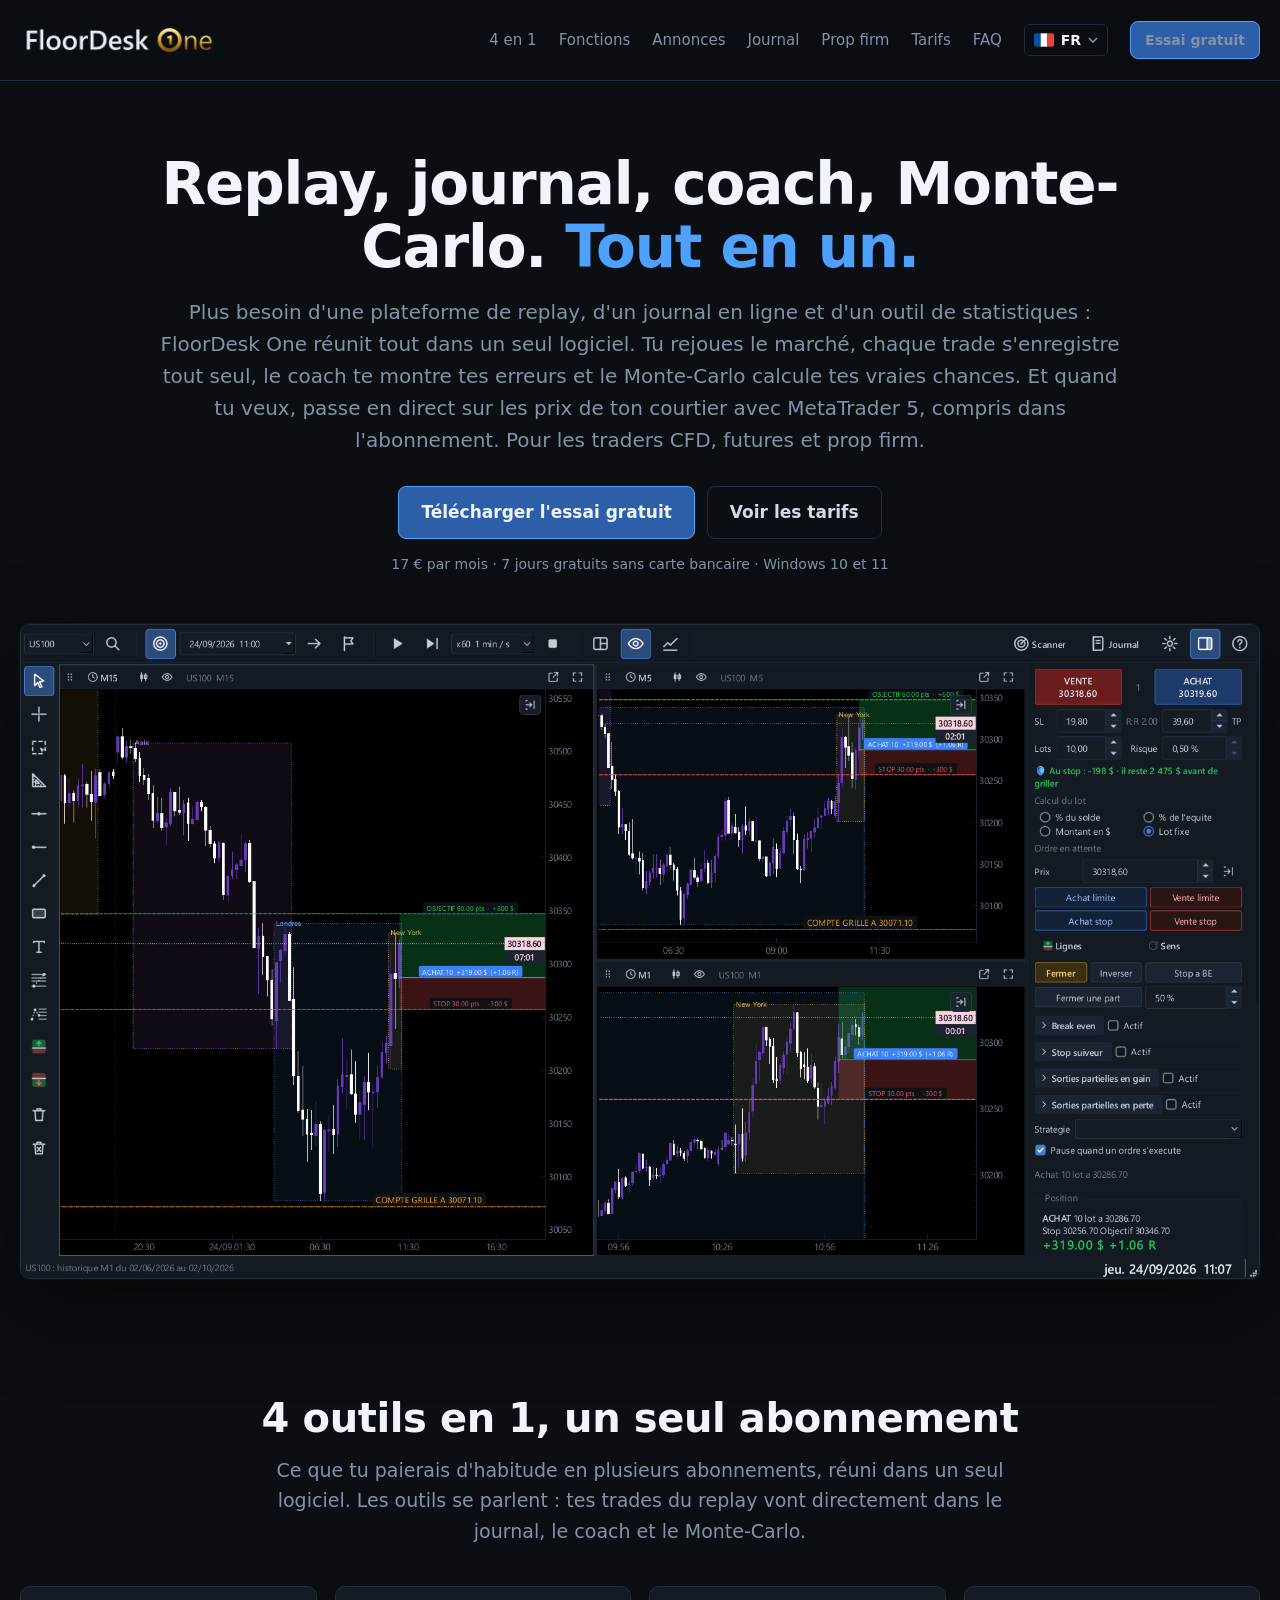
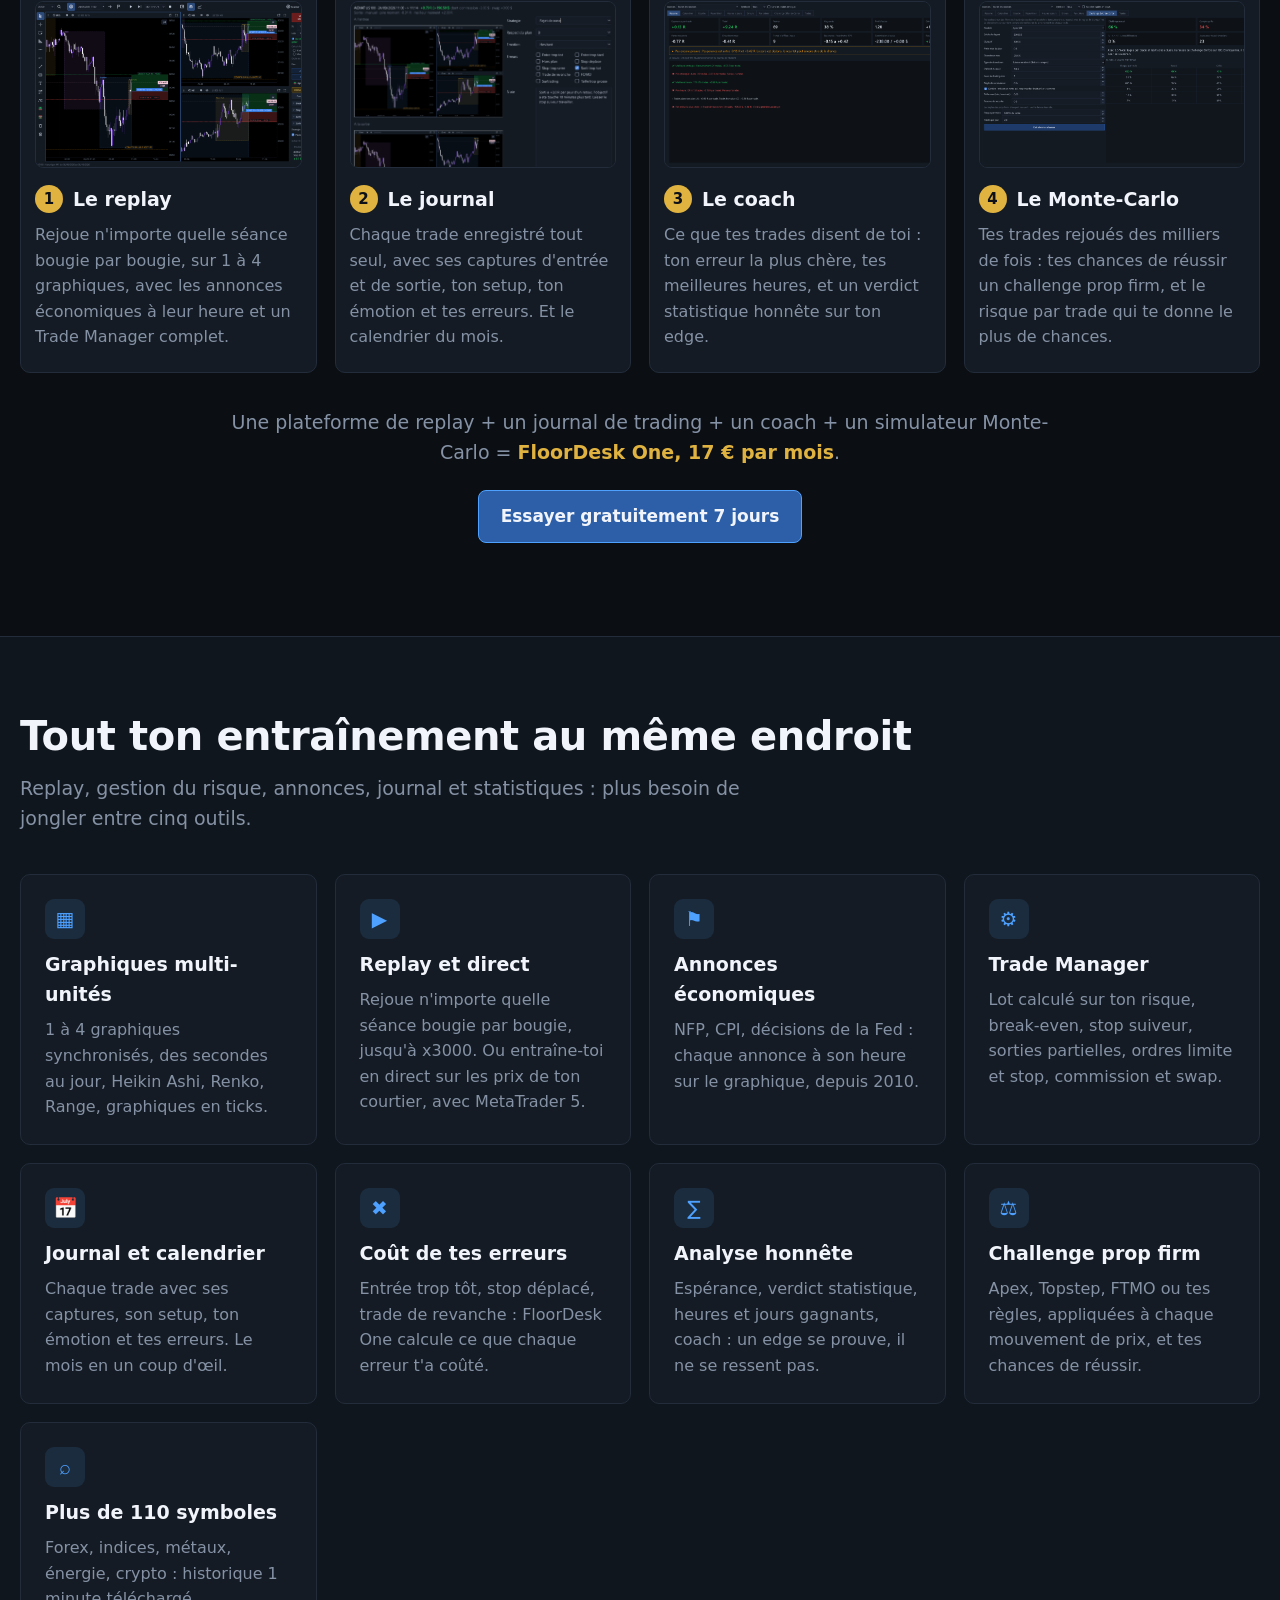
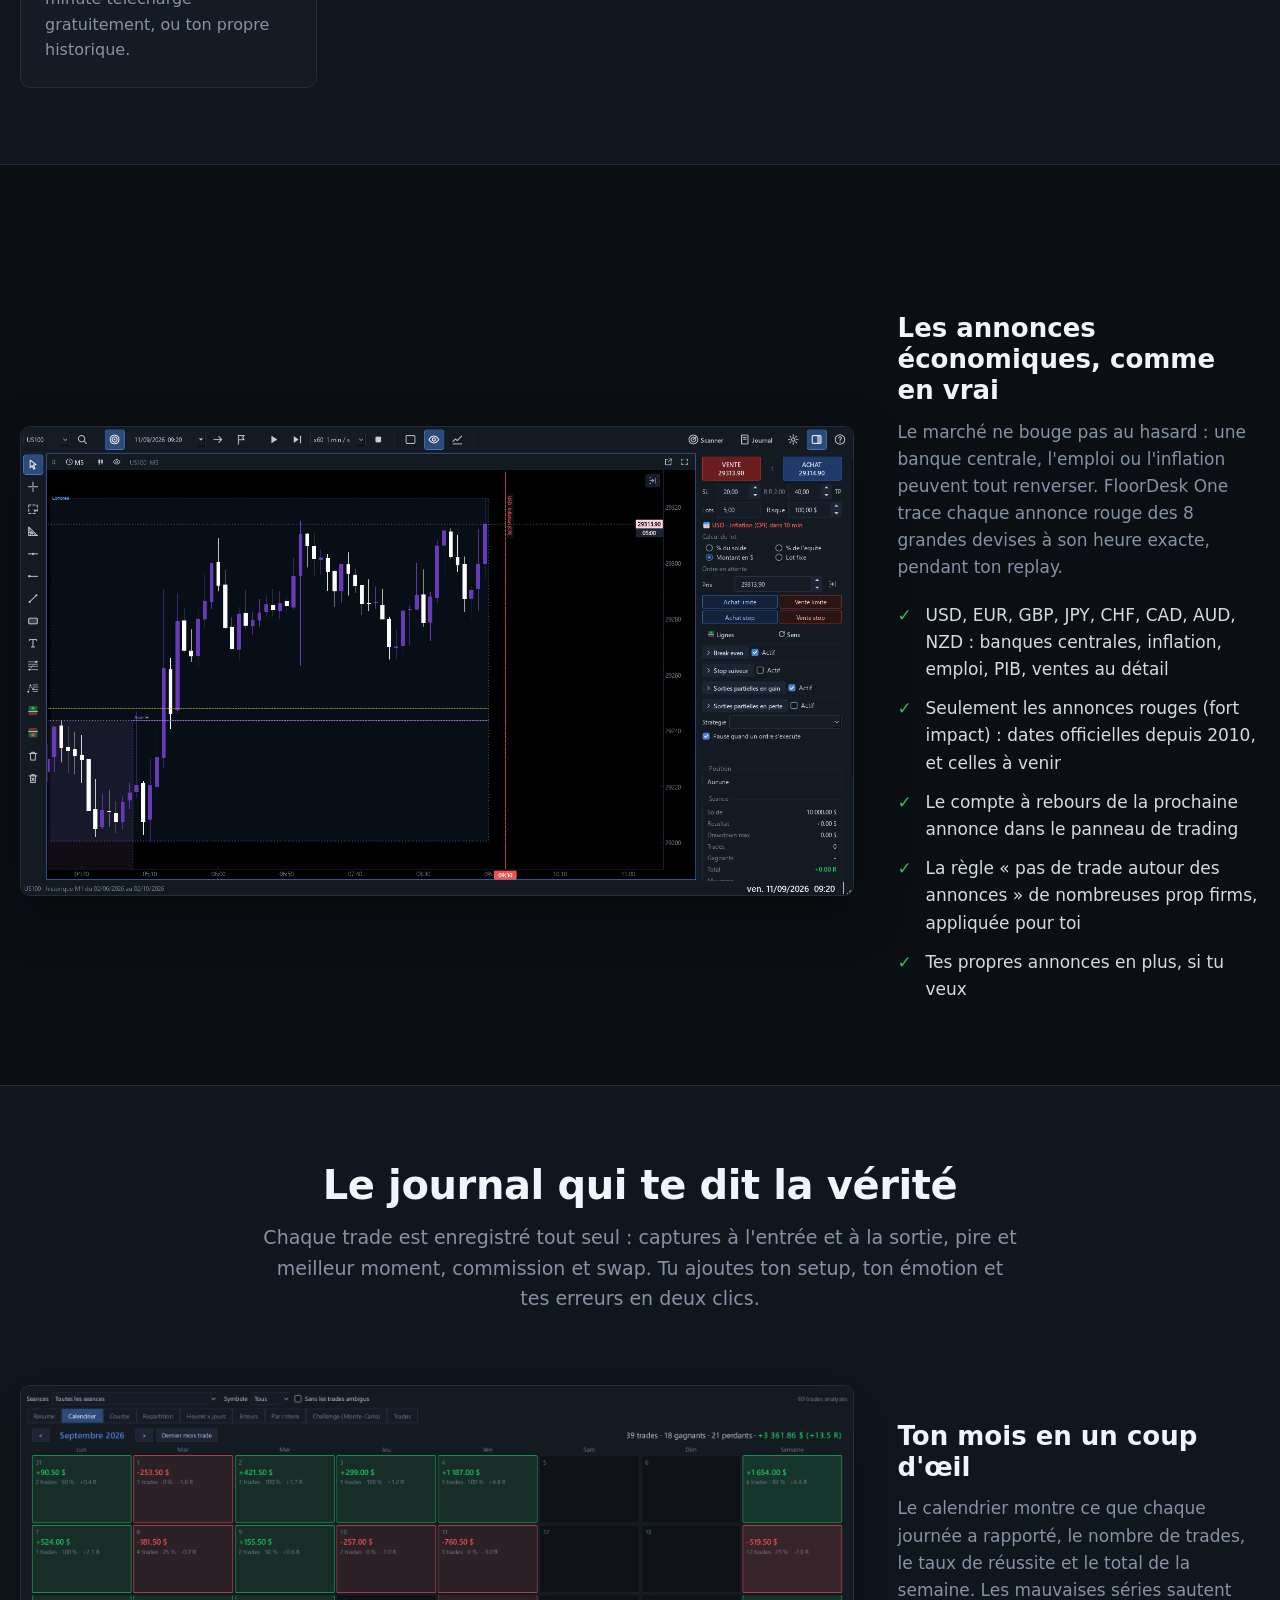
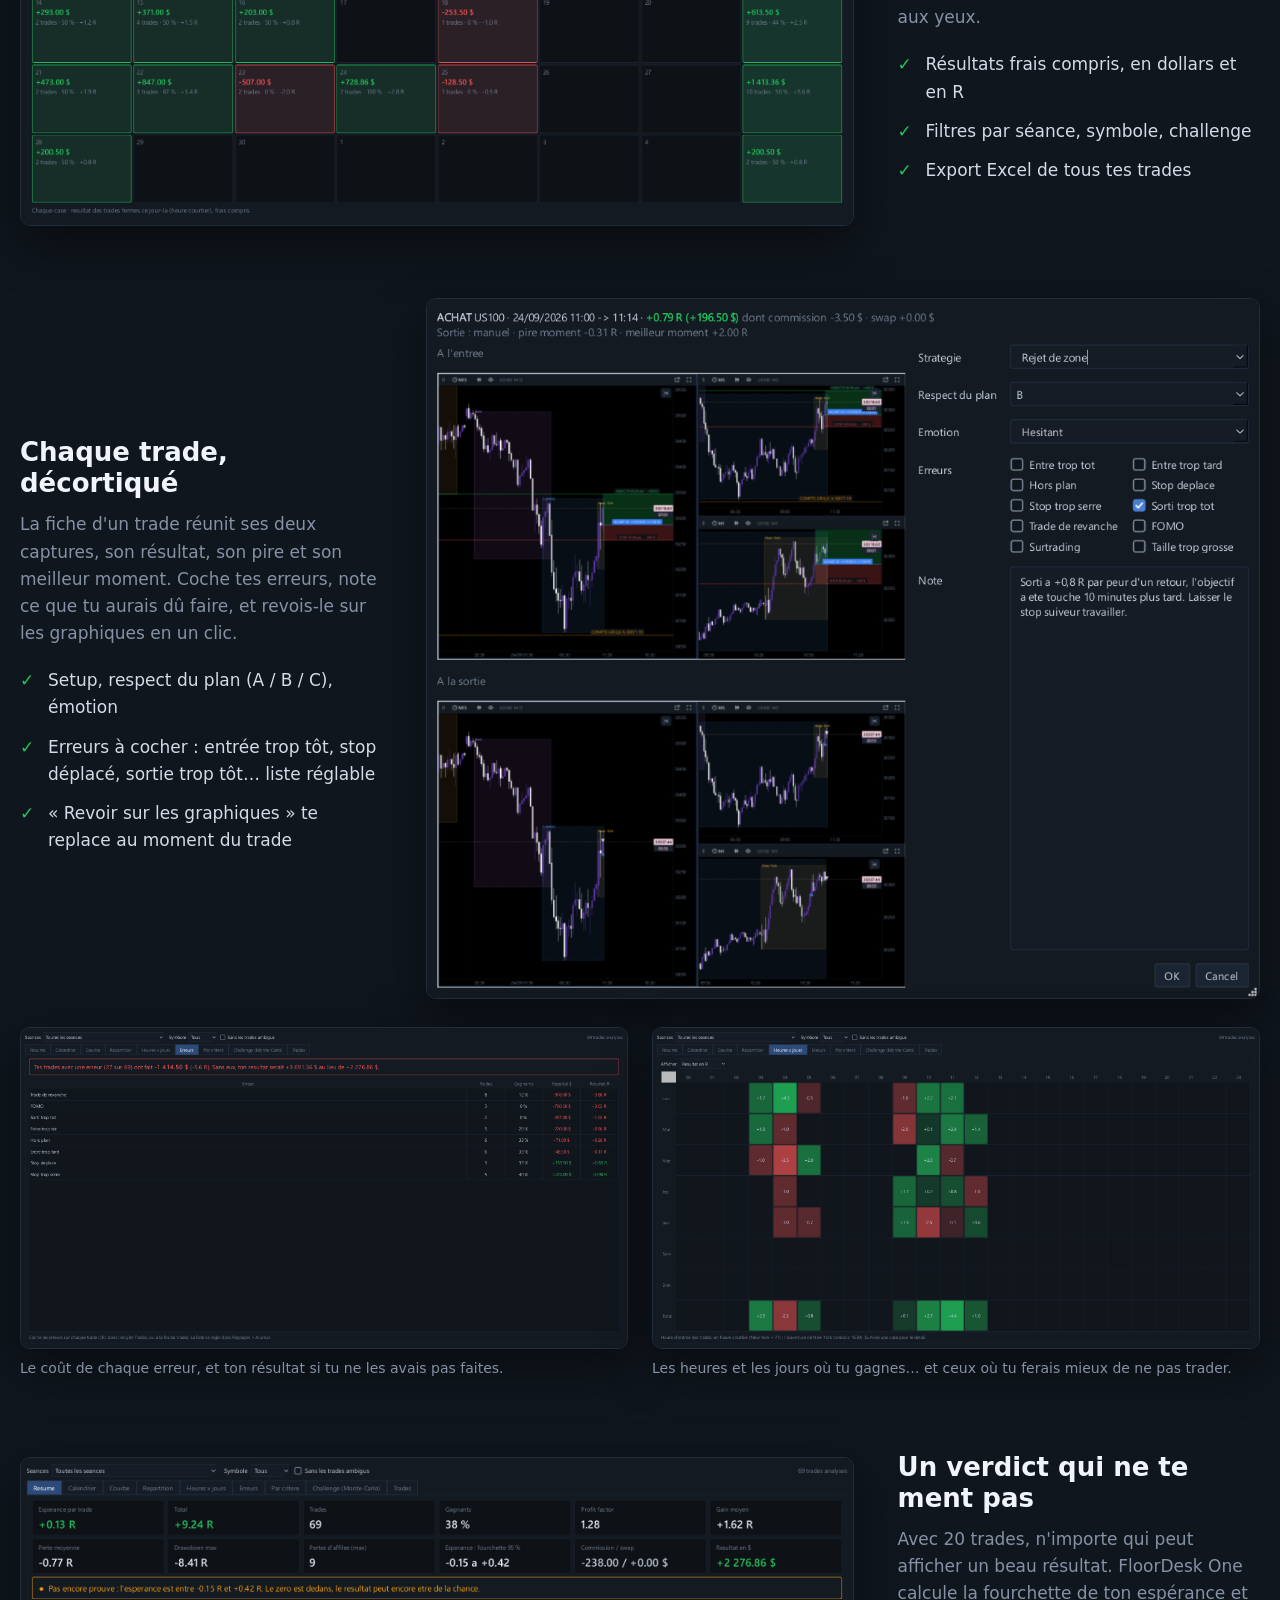
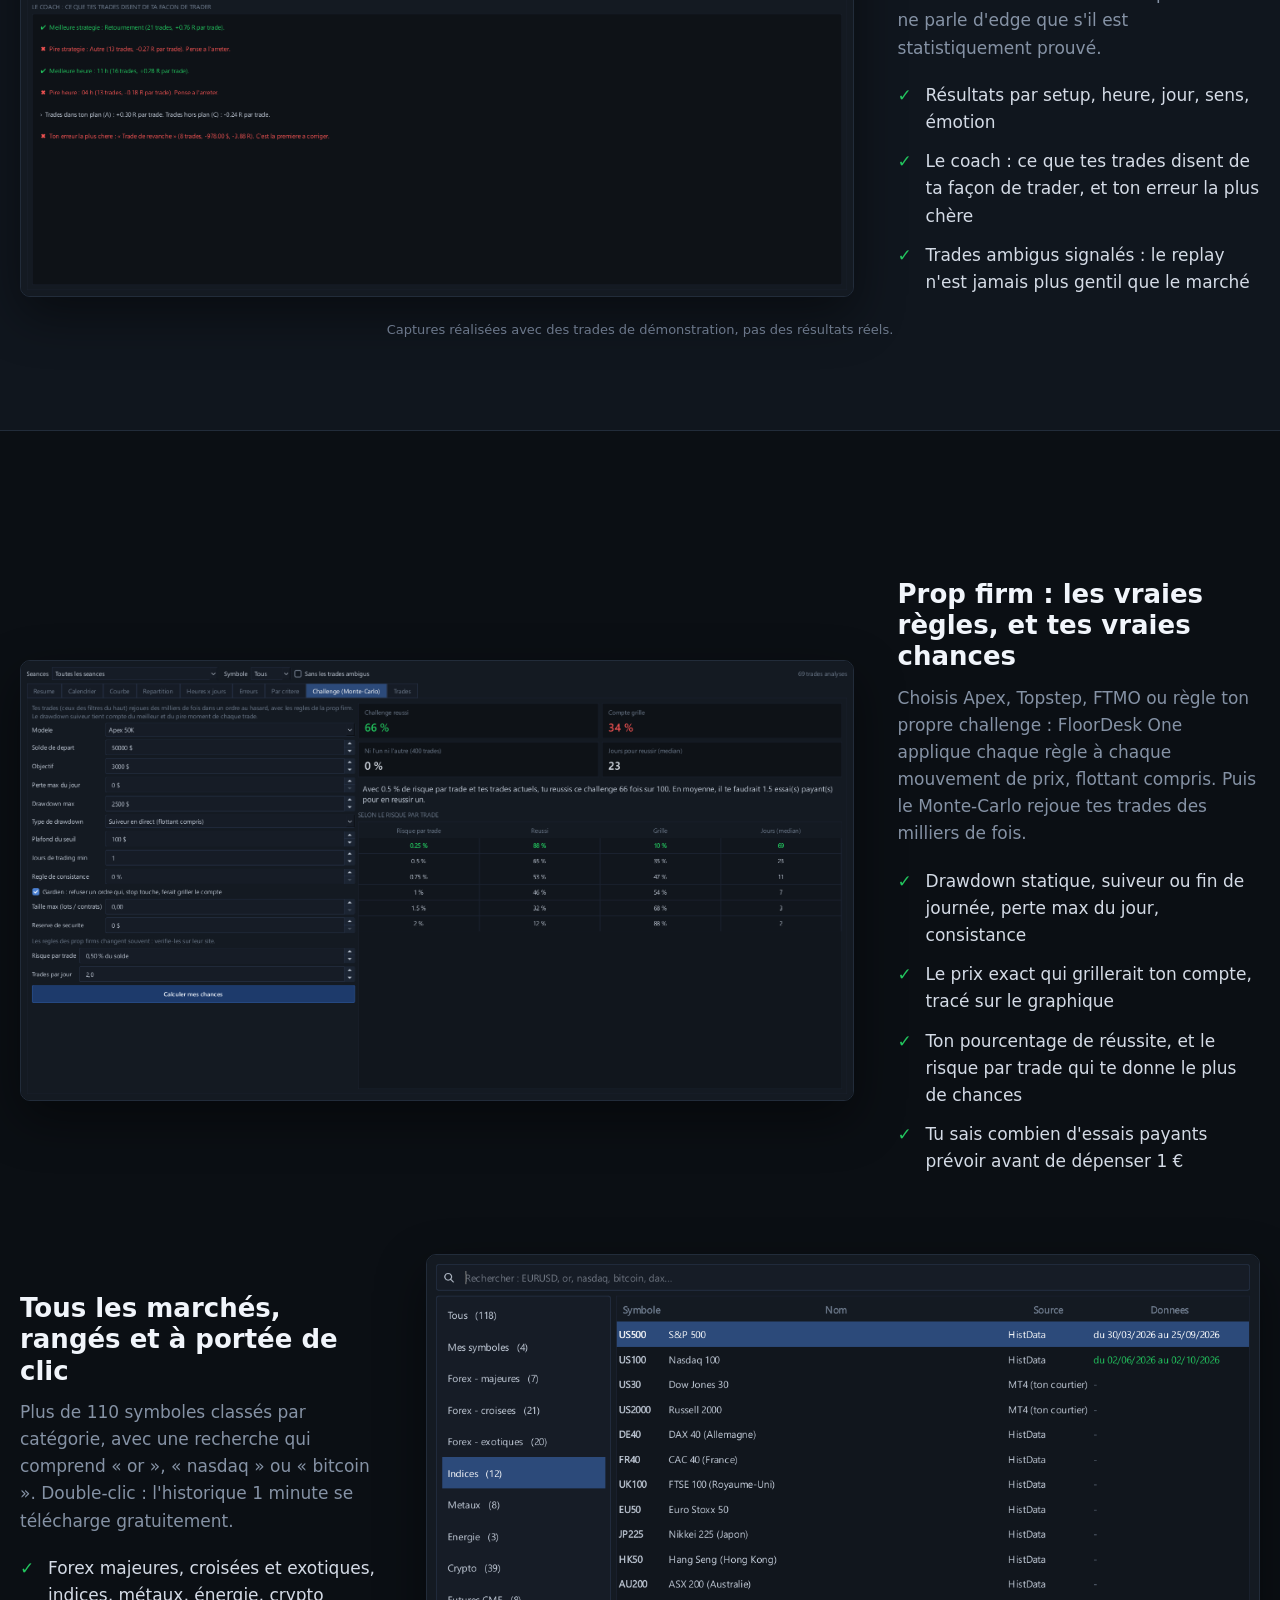
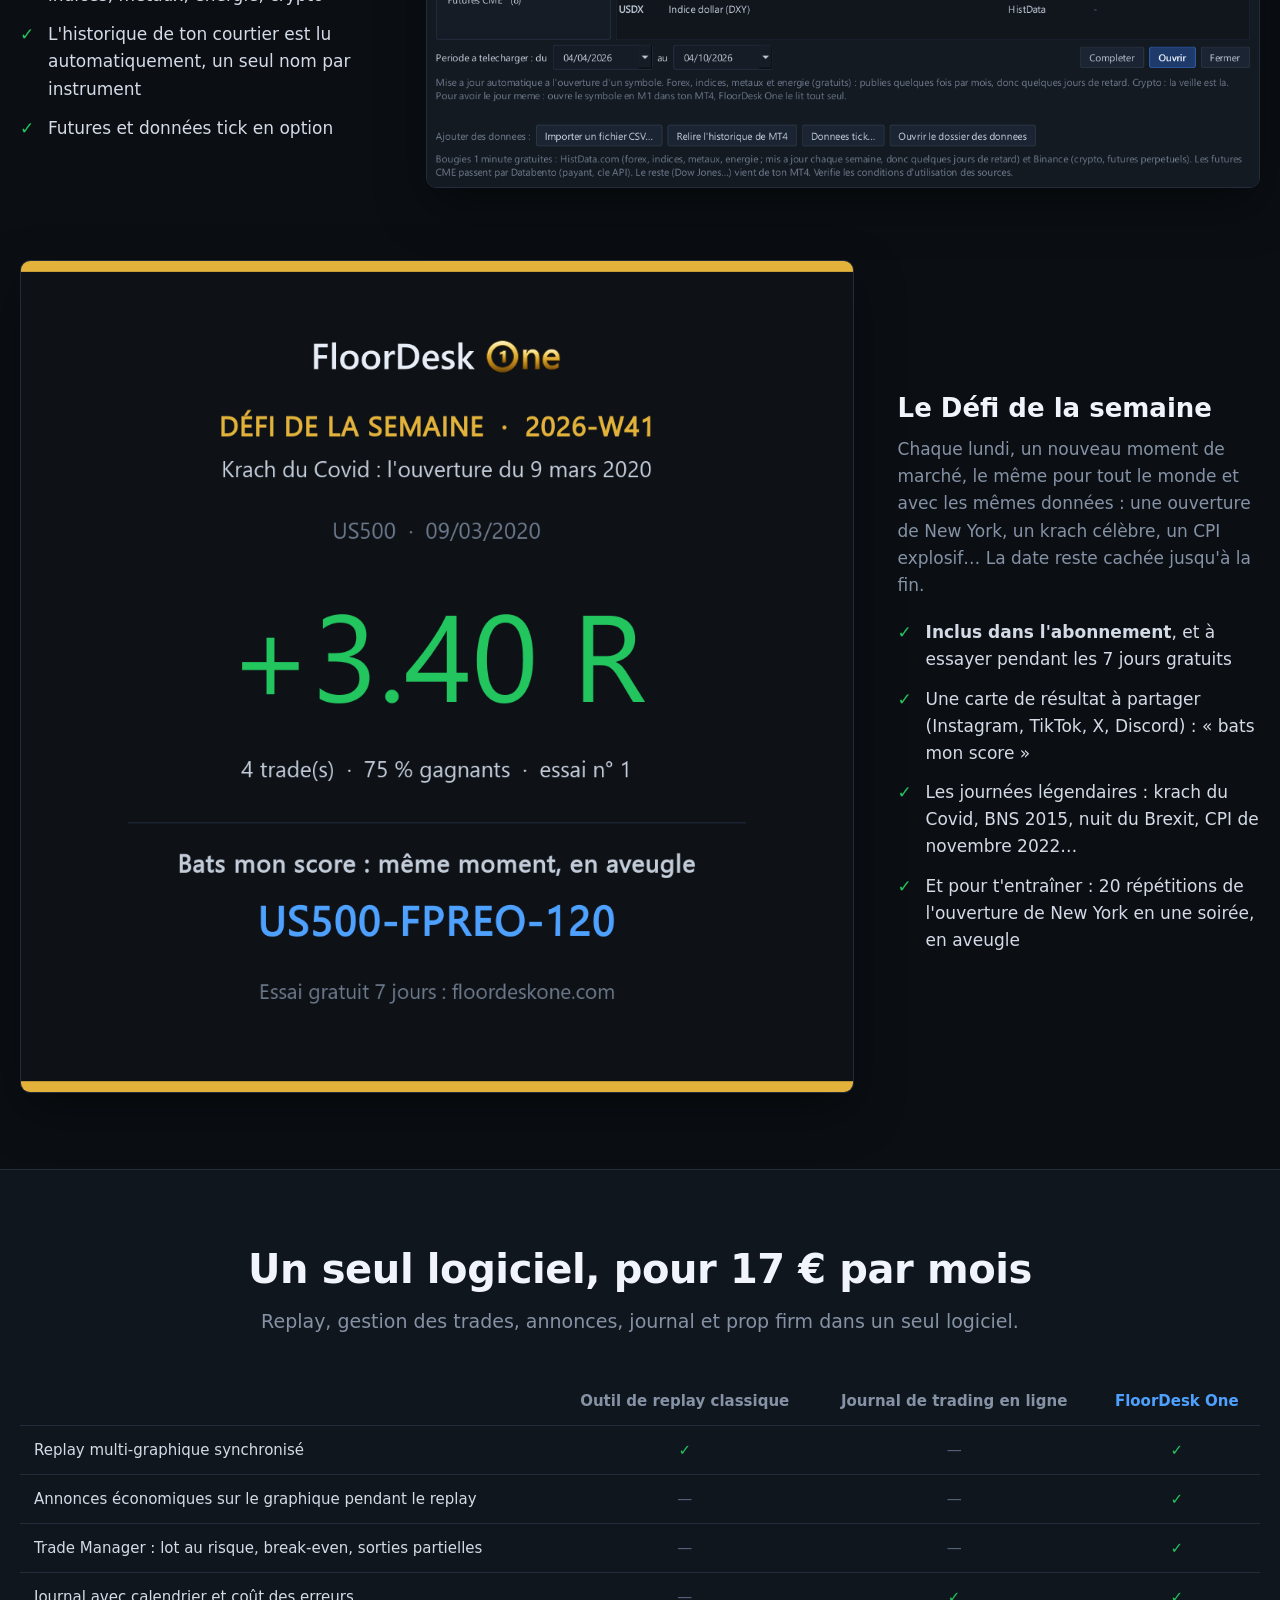
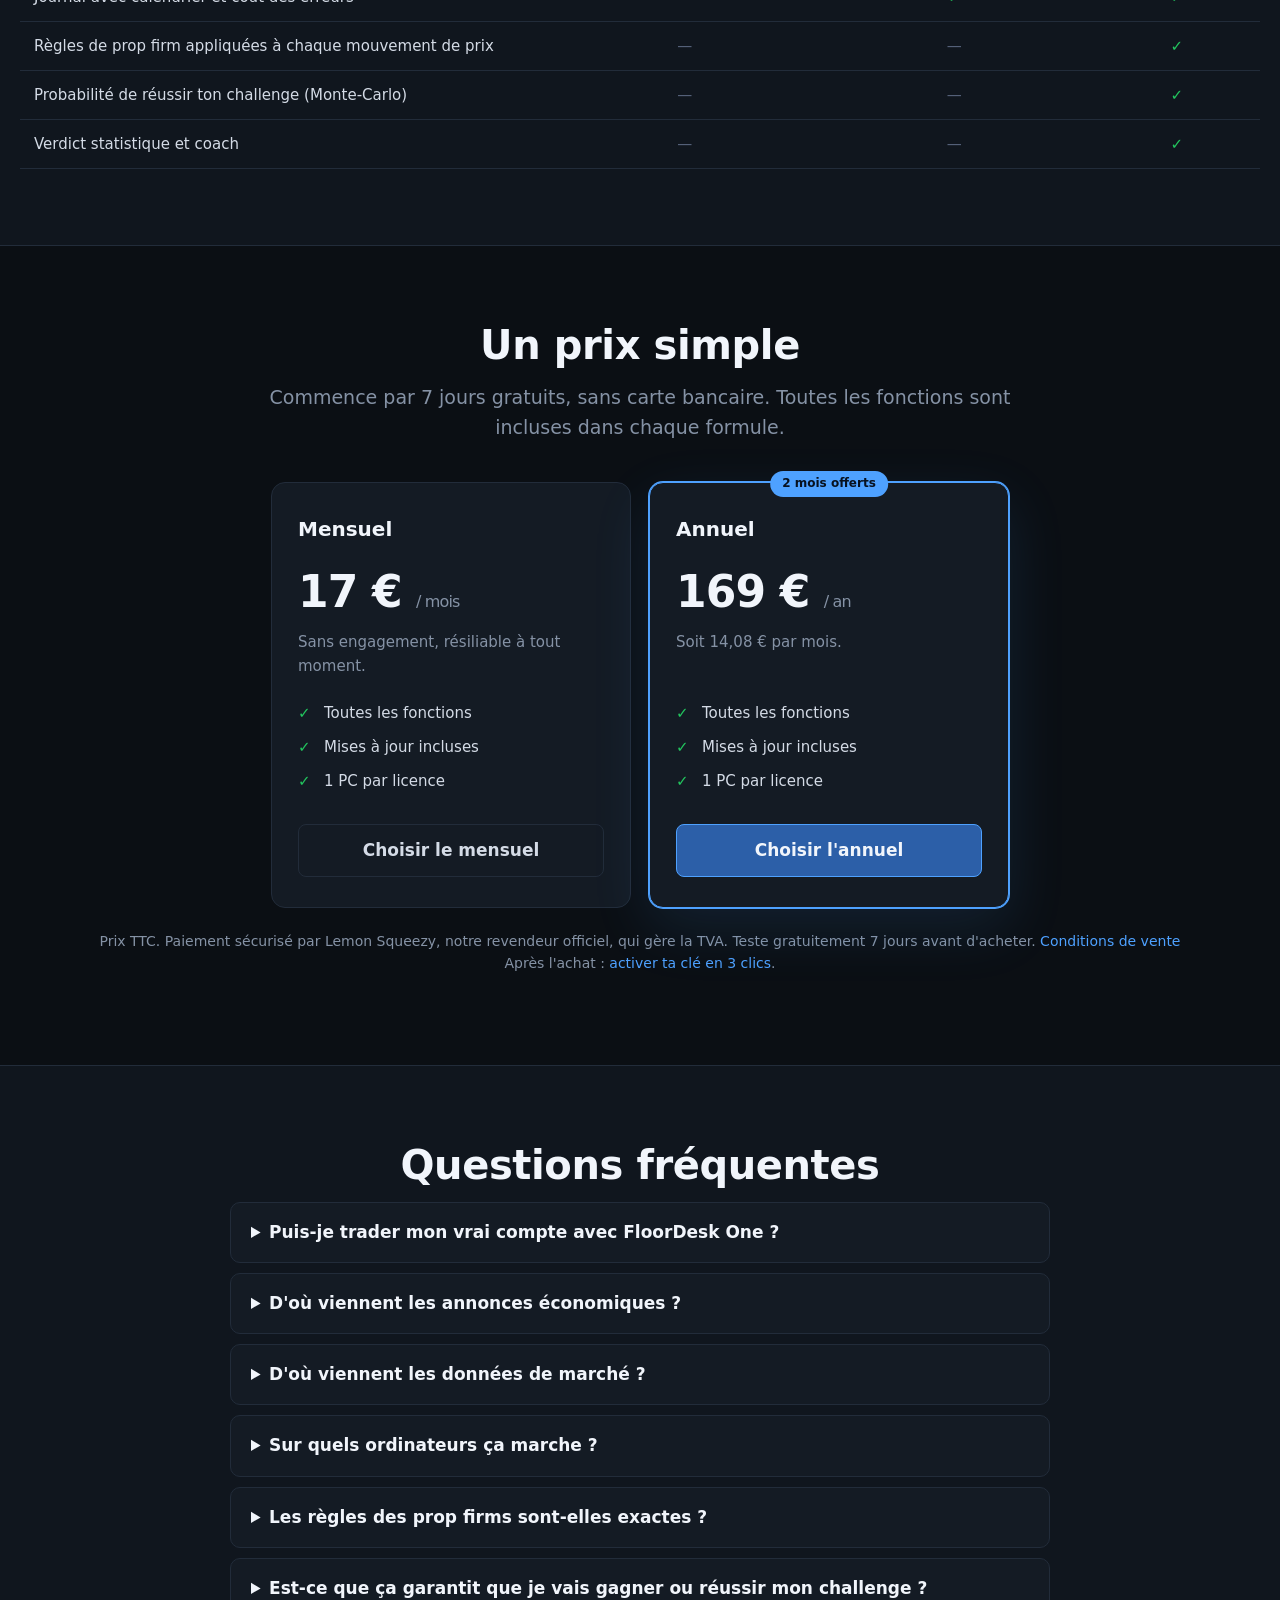
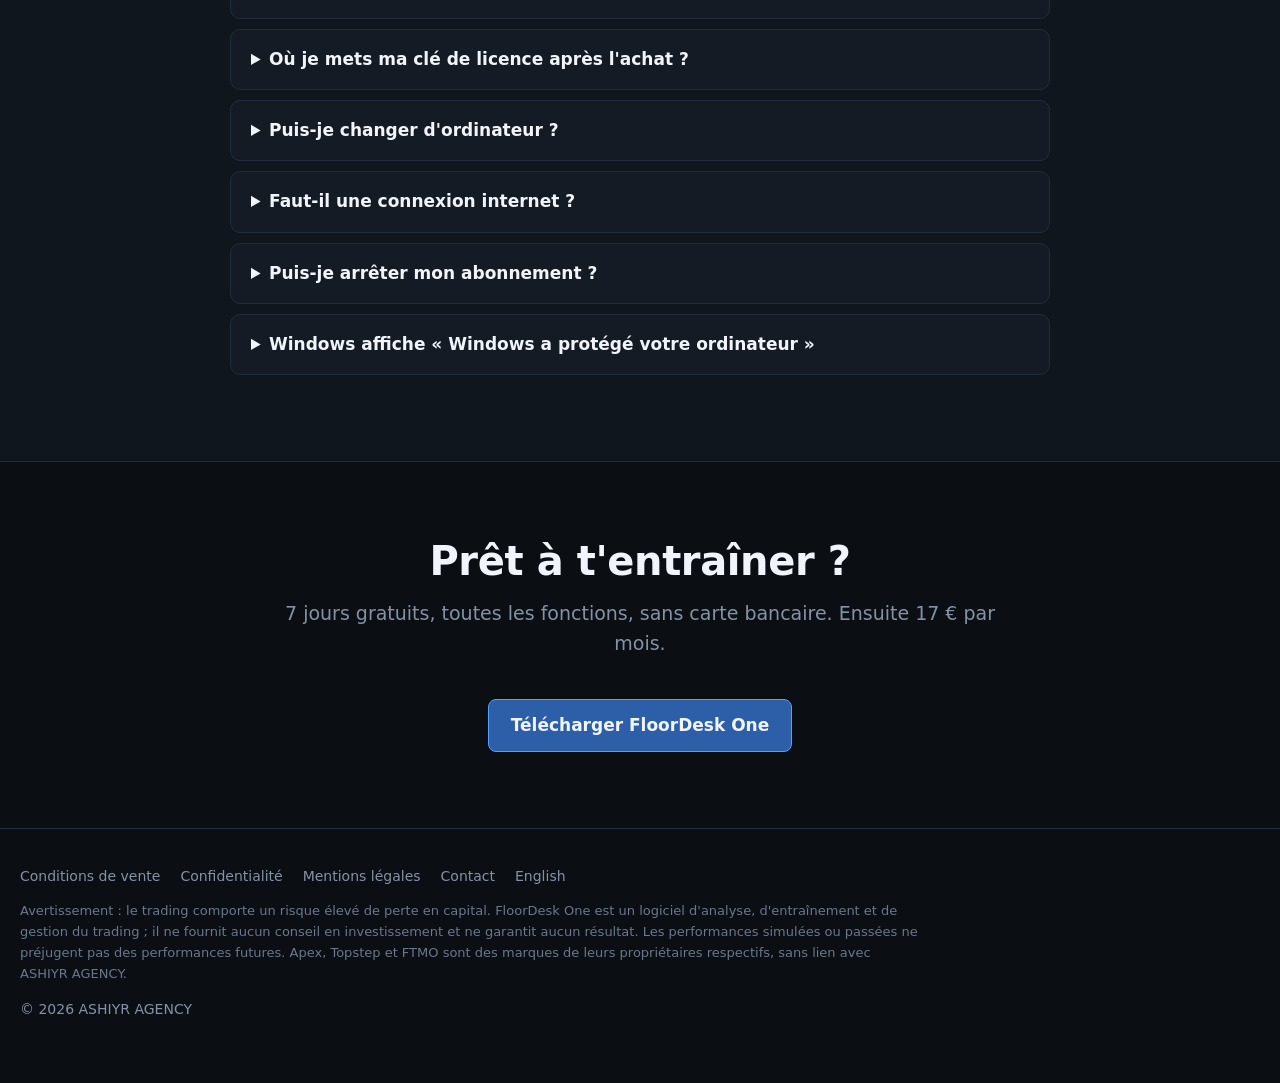
==== commit 428dd902: "Site du 04/10/2026 21:50" ====
--- a/index.html
+++ b/index.html
@@ -37,7 +37,7 @@
 <section class="accroche">
   <div class="conteneur">
     <h1>Replay, journal, coach, Monte-Carlo. <em>Tout en un.</em></h1>
-    <p class="sous">Plus besoin d'une plateforme de replay, d'un journal en ligne et d'un outil de statistiques : FloorDesk One réunit tout dans un seul logiciel. Tu rejoues le marché, chaque trade s'enregistre tout seul, le coach te montre tes erreurs et le Monte-Carlo calcule tes vraies chances. Pour les traders CFD, futures et prop firm.</p>
+    <p class="sous">Plus besoin d'une plateforme de replay, d'un journal en ligne et d'un outil de statistiques : FloorDesk One réunit tout dans un seul logiciel. Tu rejoues le marché, chaque trade s'enregistre tout seul, le coach te montre tes erreurs et le Monte-Carlo calcule tes vraies chances. Et quand tu veux, passe en direct sur les prix de ton courtier avec MetaTrader 5, compris dans l'abonnement. Pour les traders CFD, futures et prop firm.</p>
     <div class="actions">
       <a class="bouton" data-essai href="https://floordesk-one.lemonsqueezy.com/checkout/buy/44c160ba-56e0-42d9-8cfb-51cf7834d410">Télécharger l'essai gratuit</a>
       <a class="bouton second" href="#tarifs">Voir les tarifs</a>
@@ -72,8 +72,8 @@
     <div class="grille">
       <div class="carte"><div class="icone">▦</div><h3>Graphiques multi-unités</h3>
         <p>1 à 4 graphiques synchronisés, des secondes au jour, Heikin Ashi, Renko, Range, graphiques en ticks.</p></div>
-      <div class="carte"><div class="icone">▶</div><h3>Replay du marché</h3>
-        <p>Rejoue n'importe quelle séance bougie par bougie, du temps réel jusqu'à x3000. Aucune bougie ne dévoile l'avenir.</p></div>
+      <div class="carte"><div class="icone">▶</div><h3>Replay et direct</h3>
+        <p>Rejoue n'importe quelle séance bougie par bougie, jusqu'à x3000. Ou entraîne-toi en direct sur les prix de ton courtier, avec MetaTrader 5.</p></div>
       <div class="carte"><div class="icone">⚑</div><h3>Annonces économiques</h3>
         <p>NFP, CPI, décisions de la Fed : chaque annonce à son heure sur le graphique, depuis 2010.</p></div>
       <div class="carte"><div class="icone">⚙</div><h3>Trade Manager</h3>
@@ -266,8 +266,9 @@
   <div class="conteneur" style="max-width:860px">
     <h2 class="centre">Questions fréquentes</h2>
     <details><summary>Puis-je trader mon vrai compte avec FloorDesk One ?</summary>
-      <p>Non. FloorDesk One est un logiciel d'entraînement : tu rejoues le passé avec un compte simulé, sans argent réel.
-        Tu gardes ta plateforme habituelle pour ton vrai compte.</p></details>
+      <p>Pas encore. FloorDesk One est un logiciel d'entraînement : en replay comme en direct, tes ordres sont simulés,
+        sans argent réel. En direct, tu vois les vrais prix de ton courtier grâce à MetaTrader 5 (installé sur ton PC,
+        une démo gratuite suffit). Tu gardes ta plateforme habituelle pour passer tes vrais ordres.</p></details>
     <details><summary>D'où viennent les annonces économiques ?</summary>
       <p>Des calendriers officiels de chaque pays : banques centrales (Fed, BCE, Banque d'Angleterre, Banque du
         Japon, BNS, Banque du Canada, RBA, RBNZ) et instituts de statistiques. Les dates vont de 2010 à l'an prochain.
@@ -275,7 +276,8 @@
     <details><summary>D'où viennent les données de marché ?</summary>
       <p>La fenêtre Symboles télécharge gratuitement l'historique 1 minute de plus de 110 symboles (forex, indices, métaux,
         énergie, crypto). FloorDesk One lit aussi l'historique de ta plateforme de courtier et les fichiers CSV, et, en
-        option, des données tick et des futures.</p></details>
+        option, des données tick et des futures. En direct, les prix viennent de ton courtier par MetaTrader 5, et la
+        crypto de Binance.</p></details>
     <details><summary>Sur quels ordinateurs ça marche ?</summary>
       <p>Windows 10 et 11 (64 bits). Pas de version Mac pour l'instant.</p></details>
     <details><summary>Les règles des prop firms sont-elles exactes ?</summary>
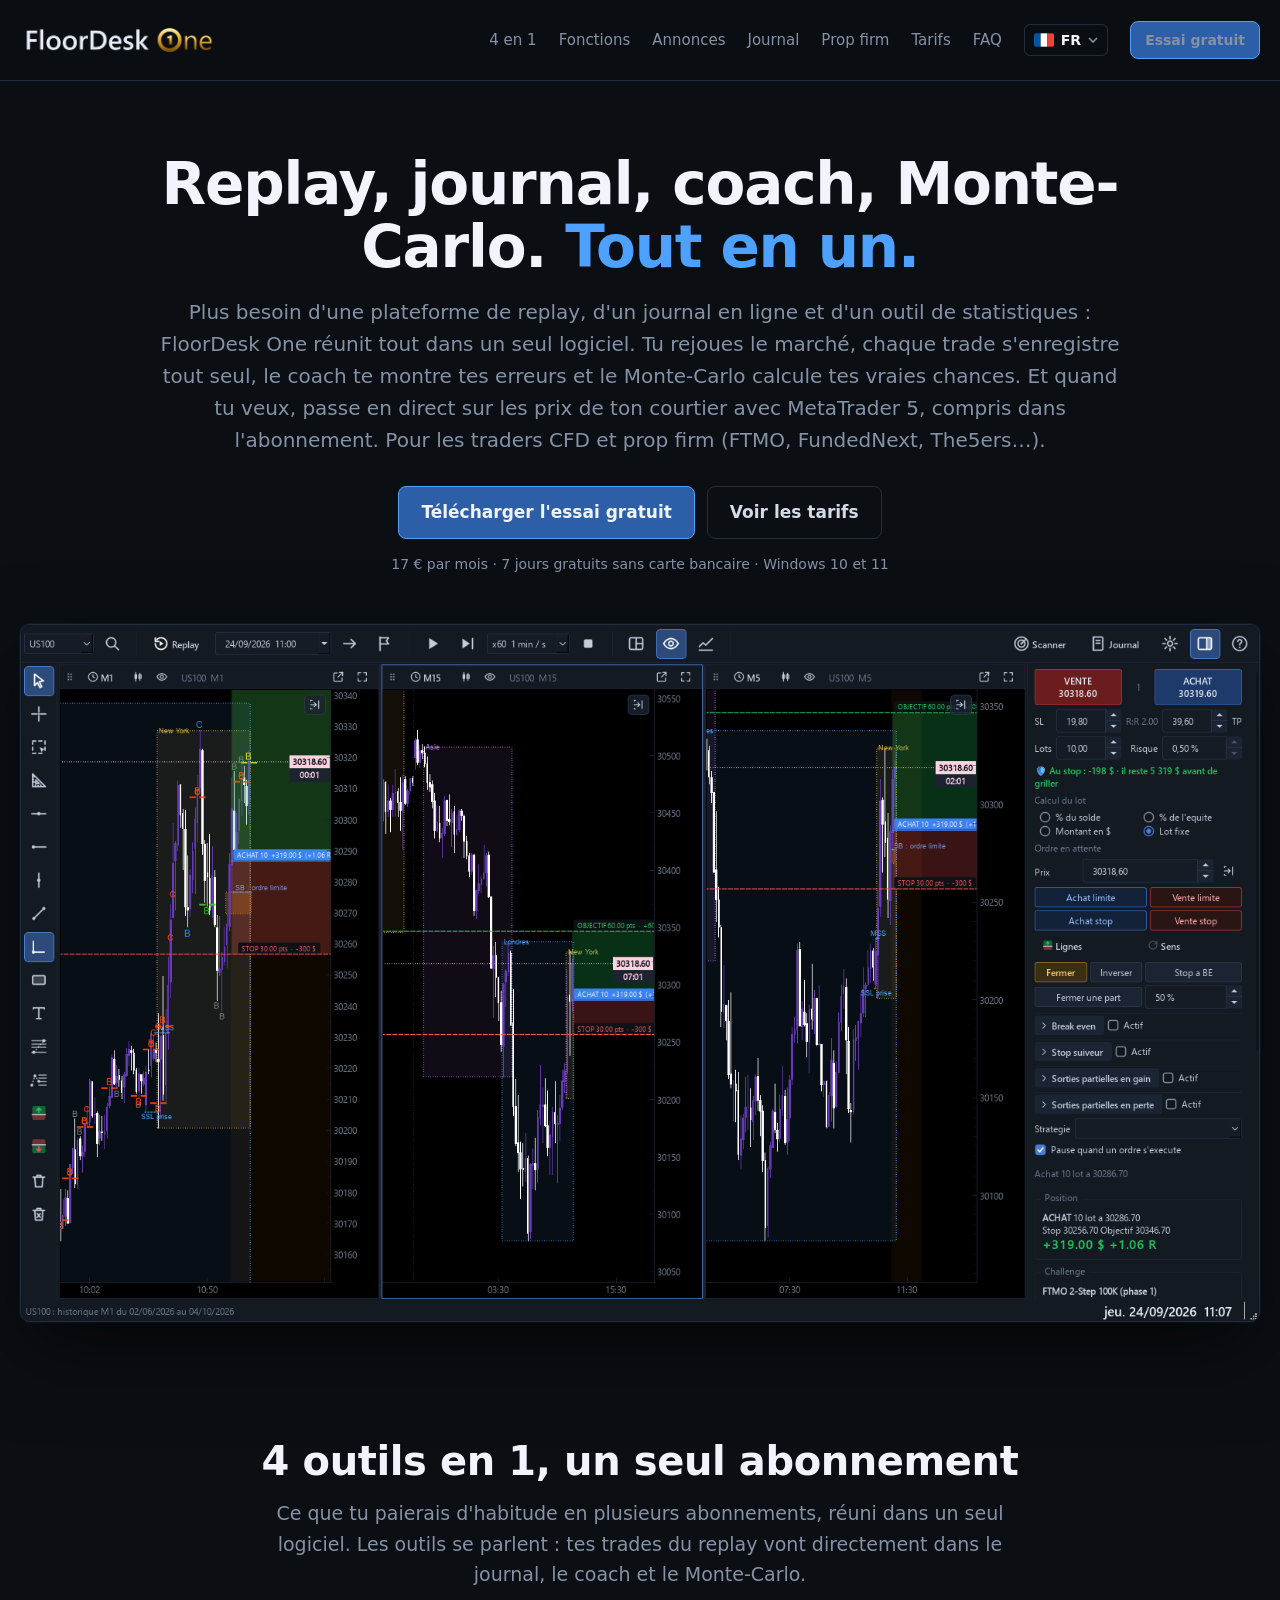
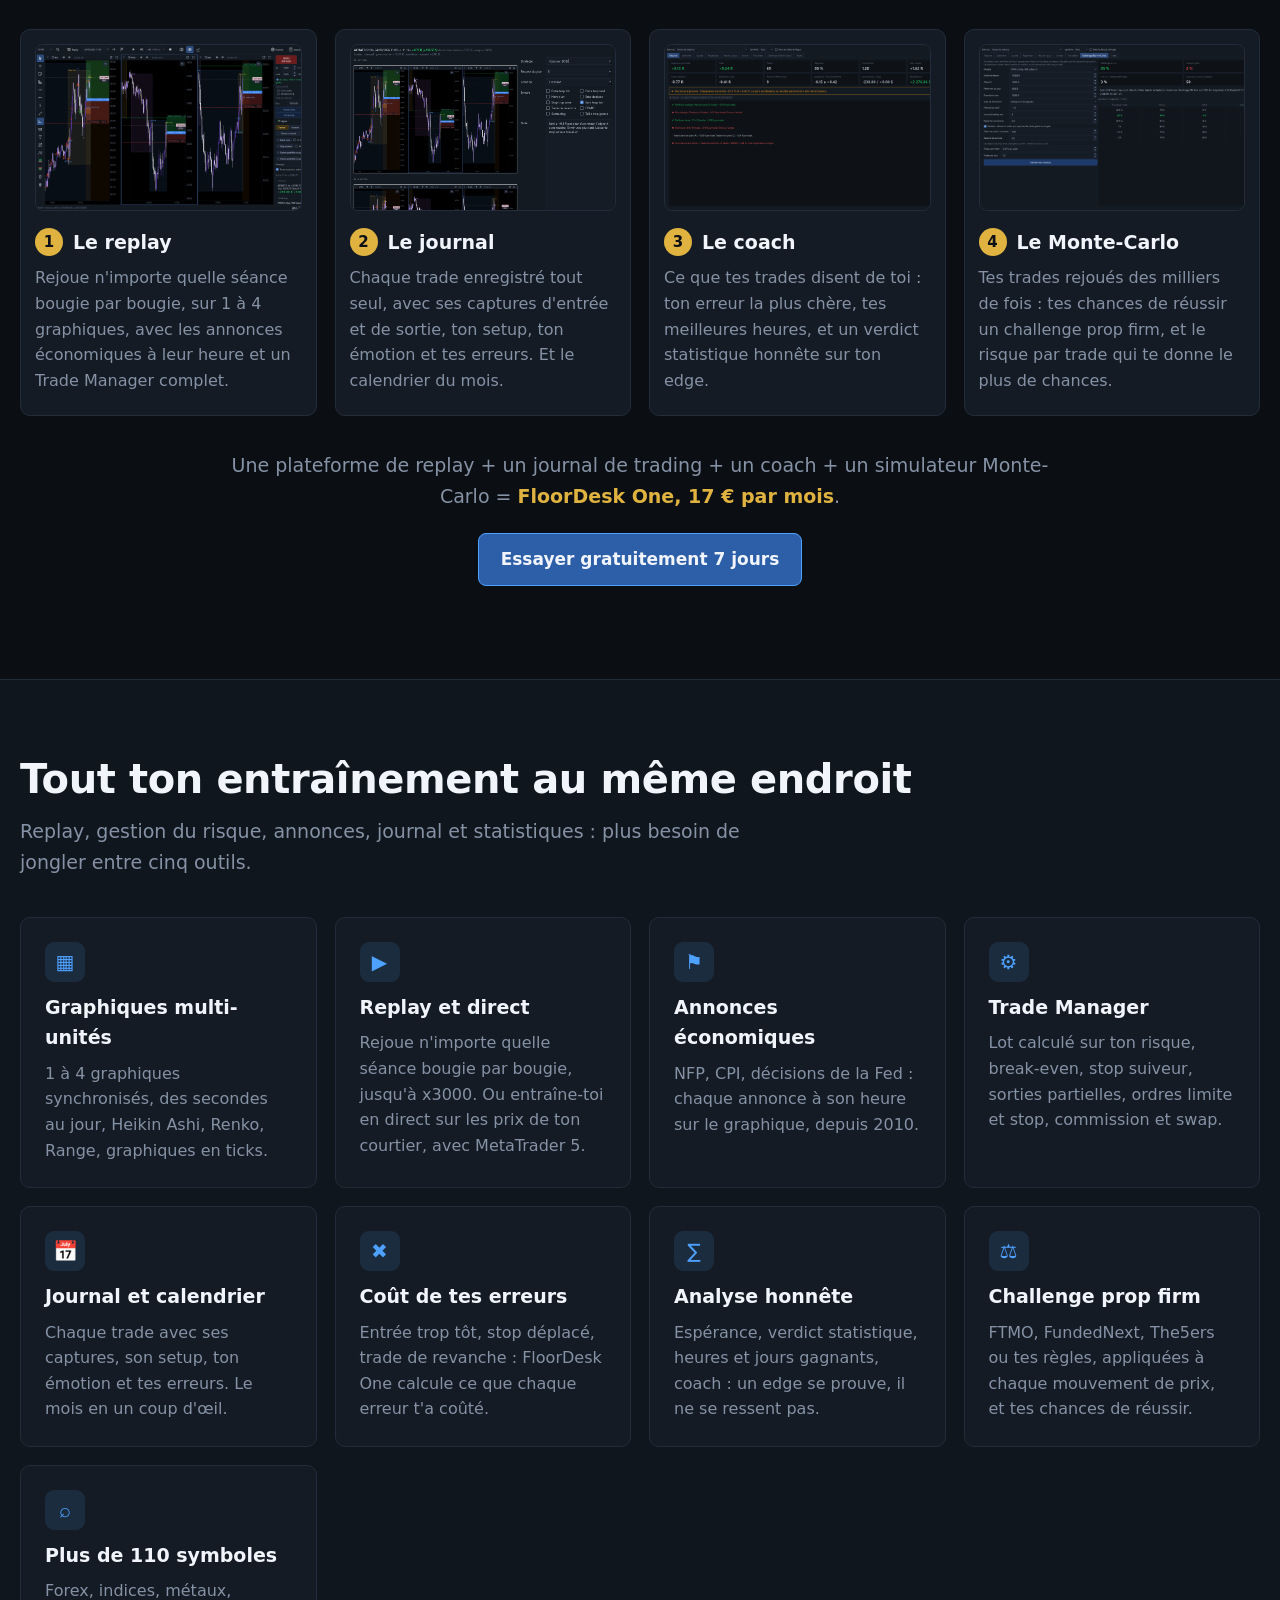
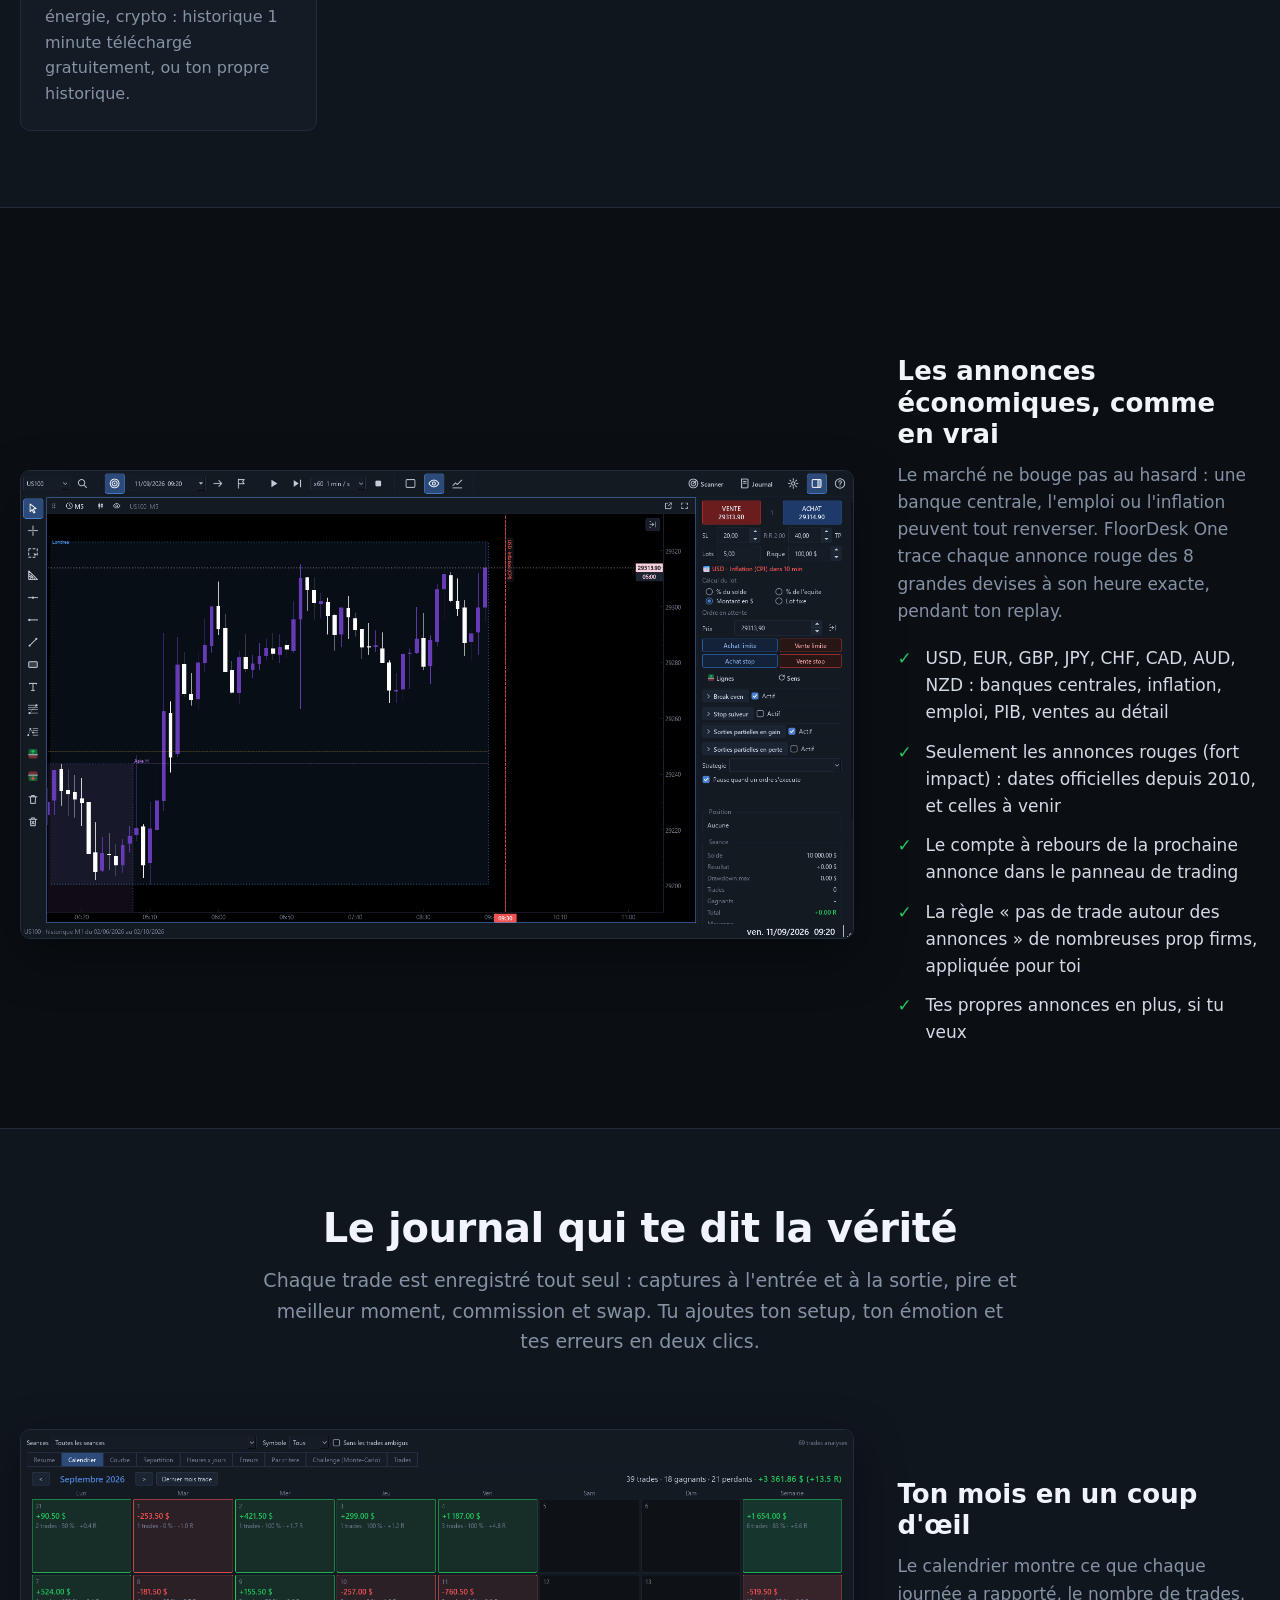
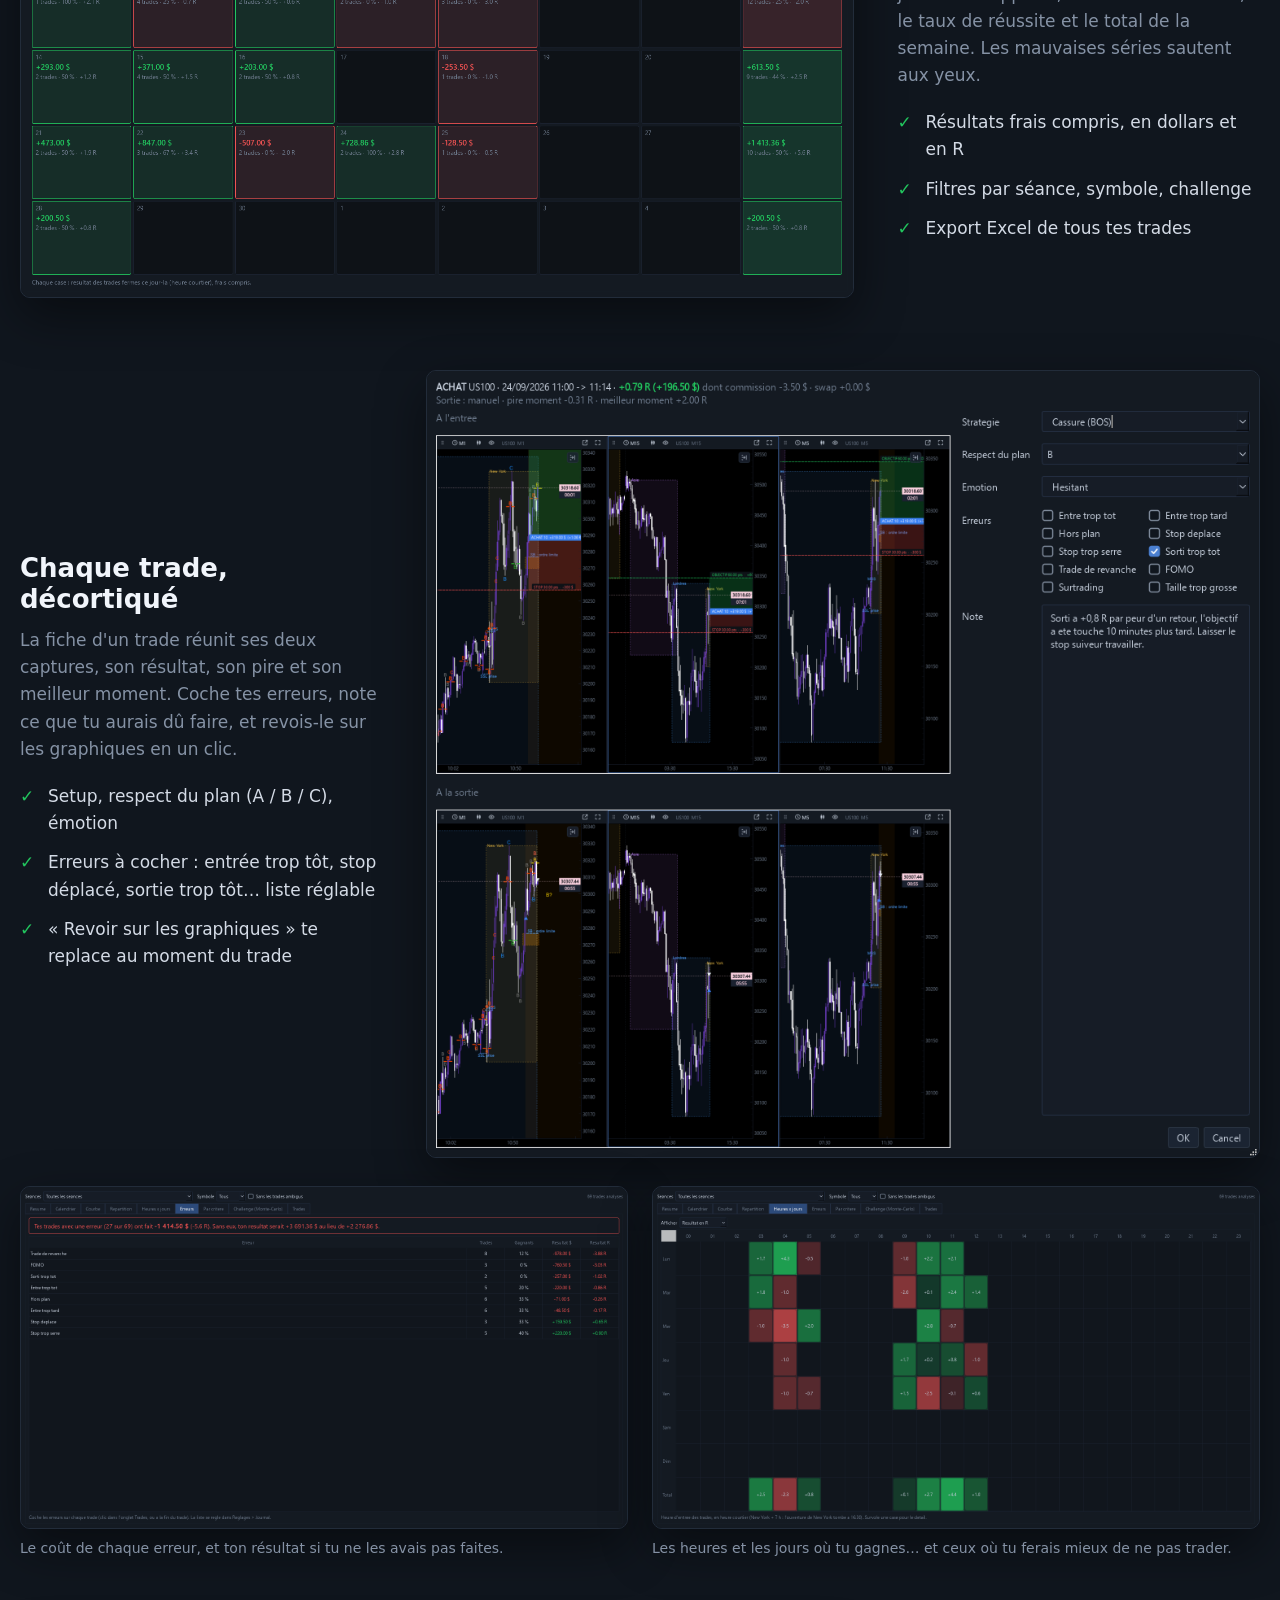
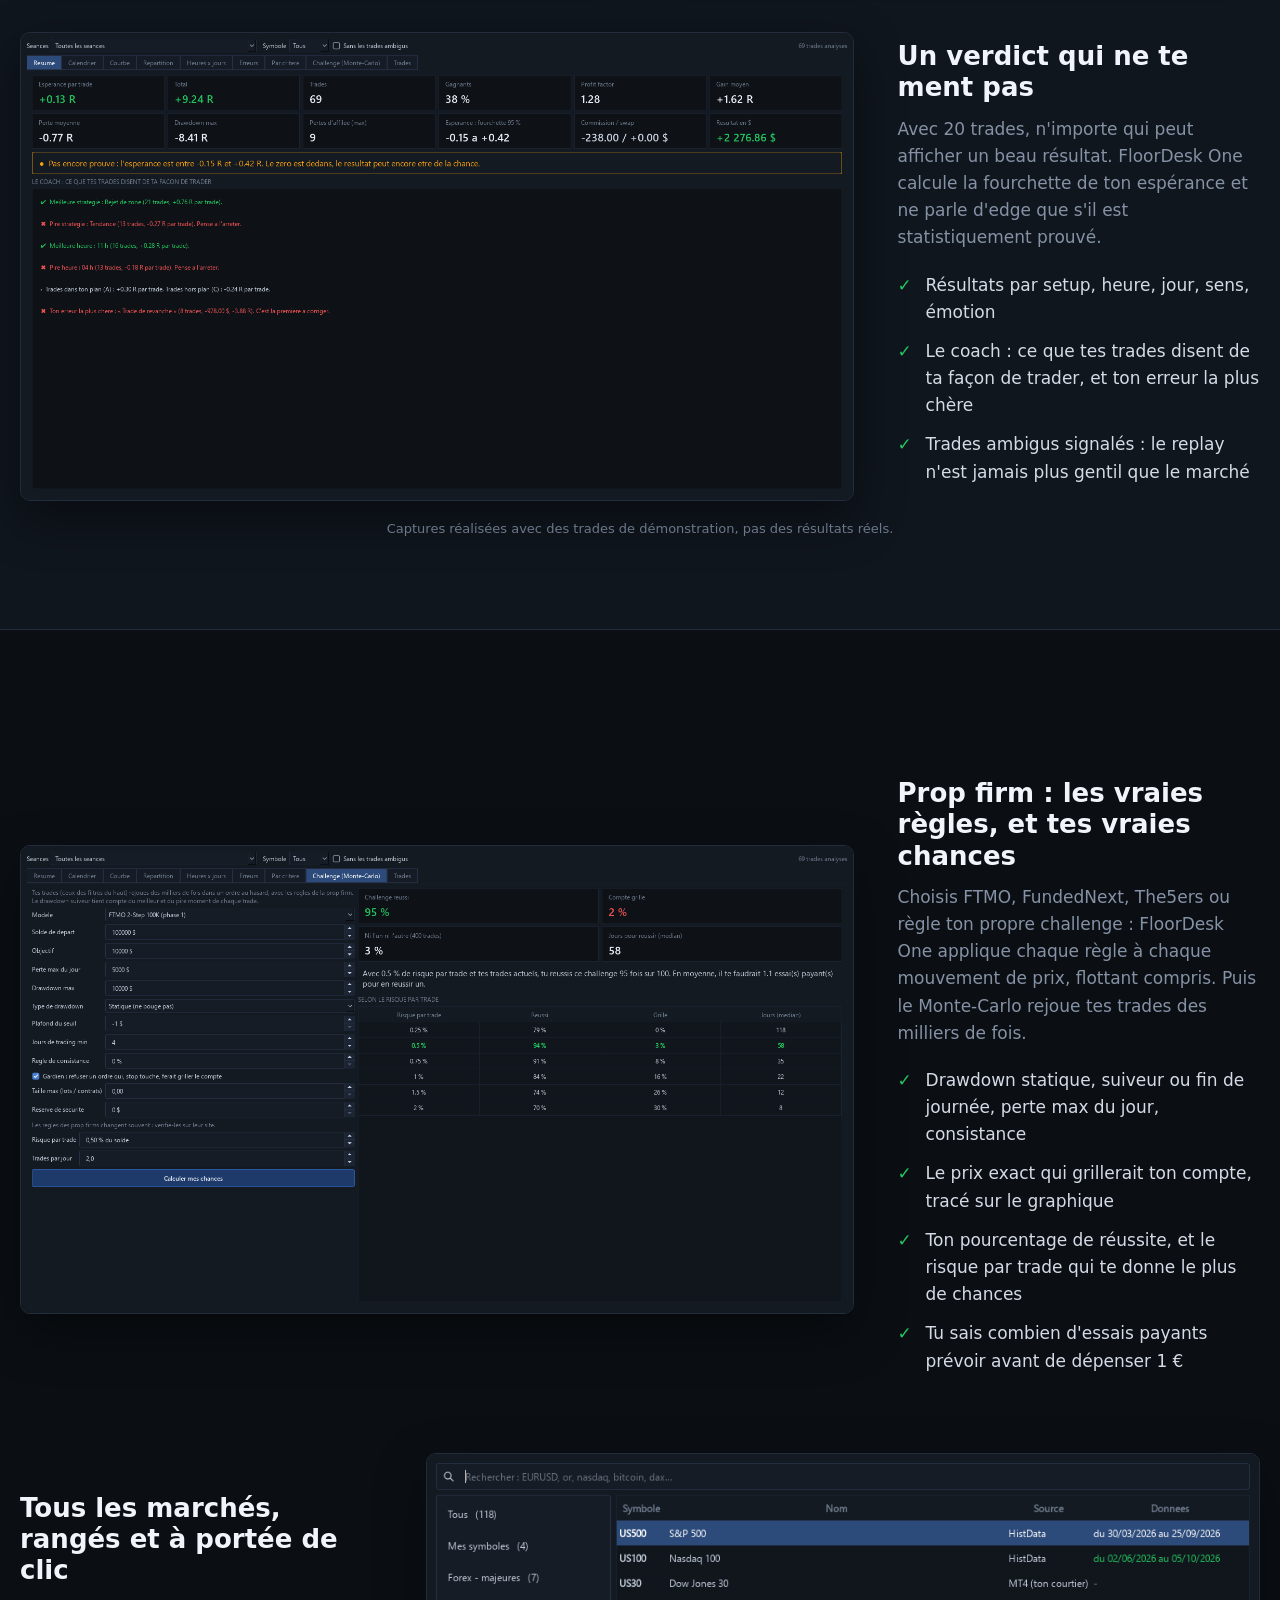
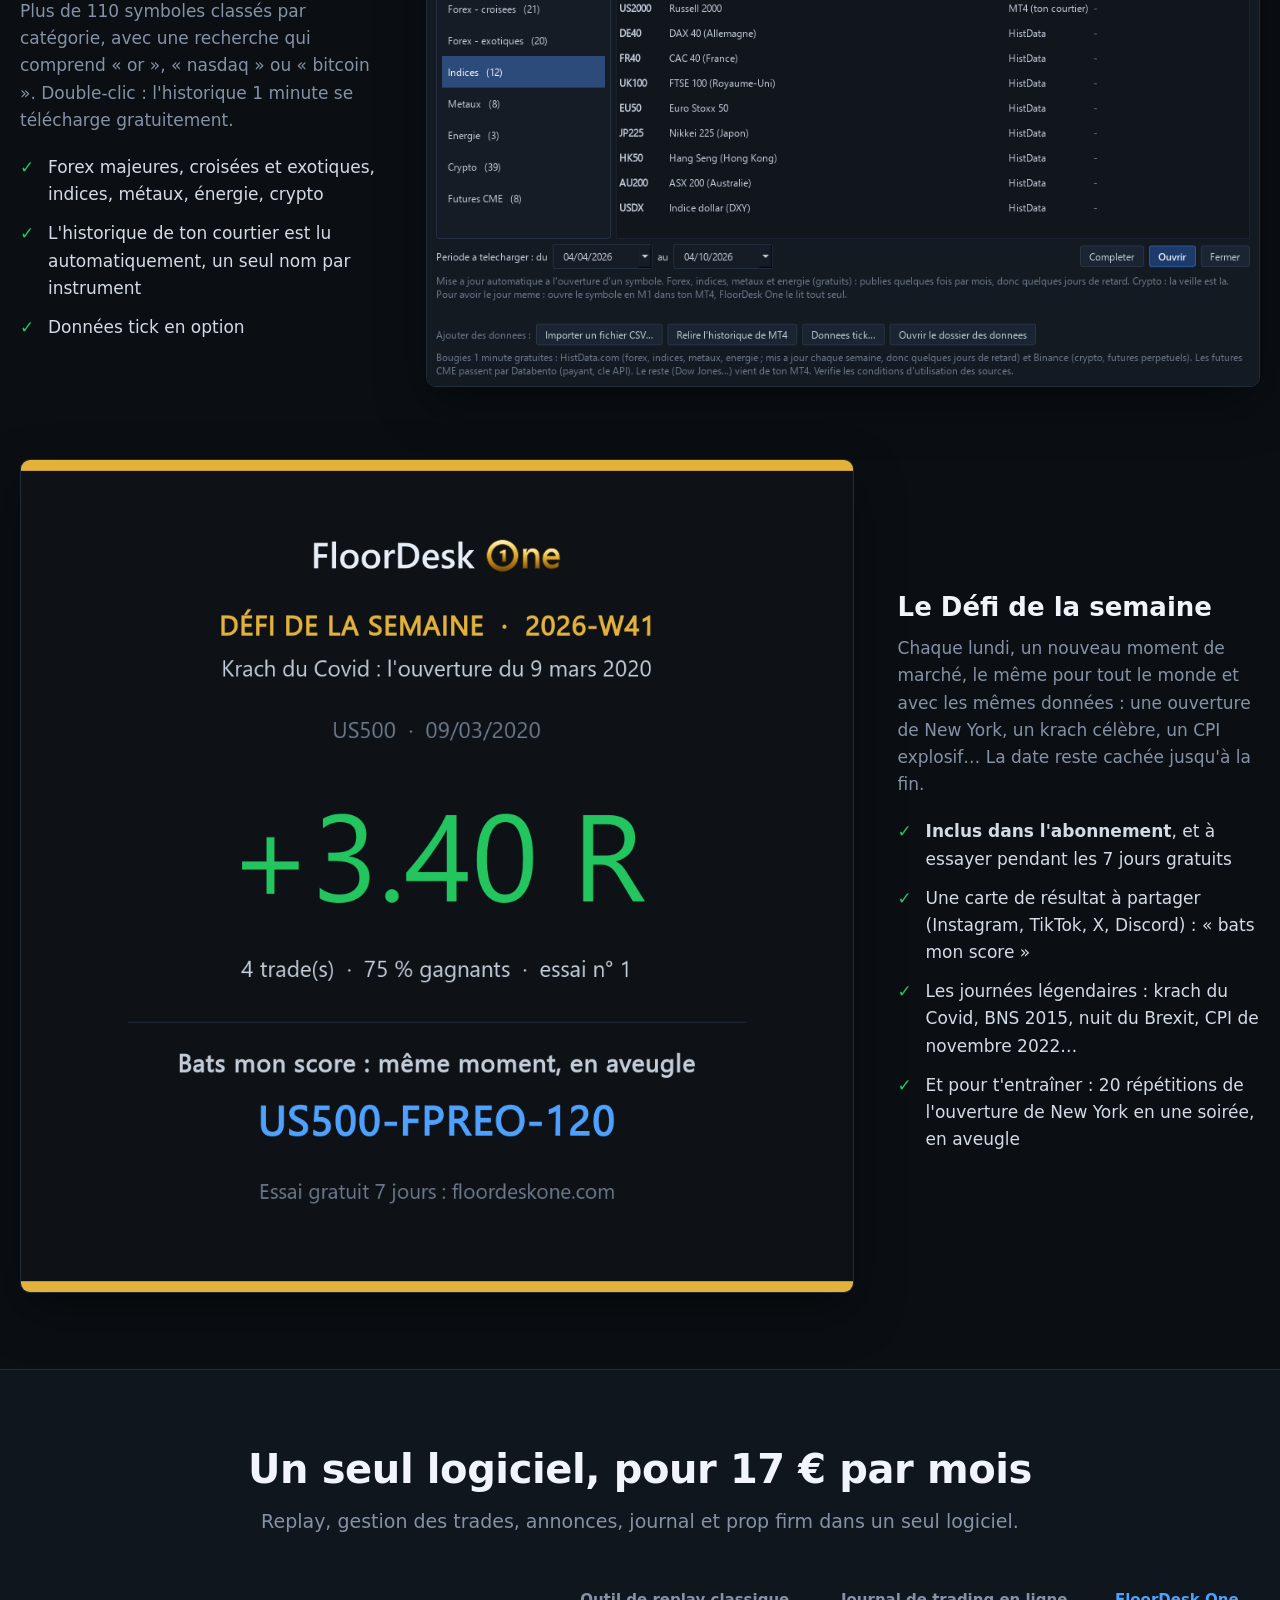
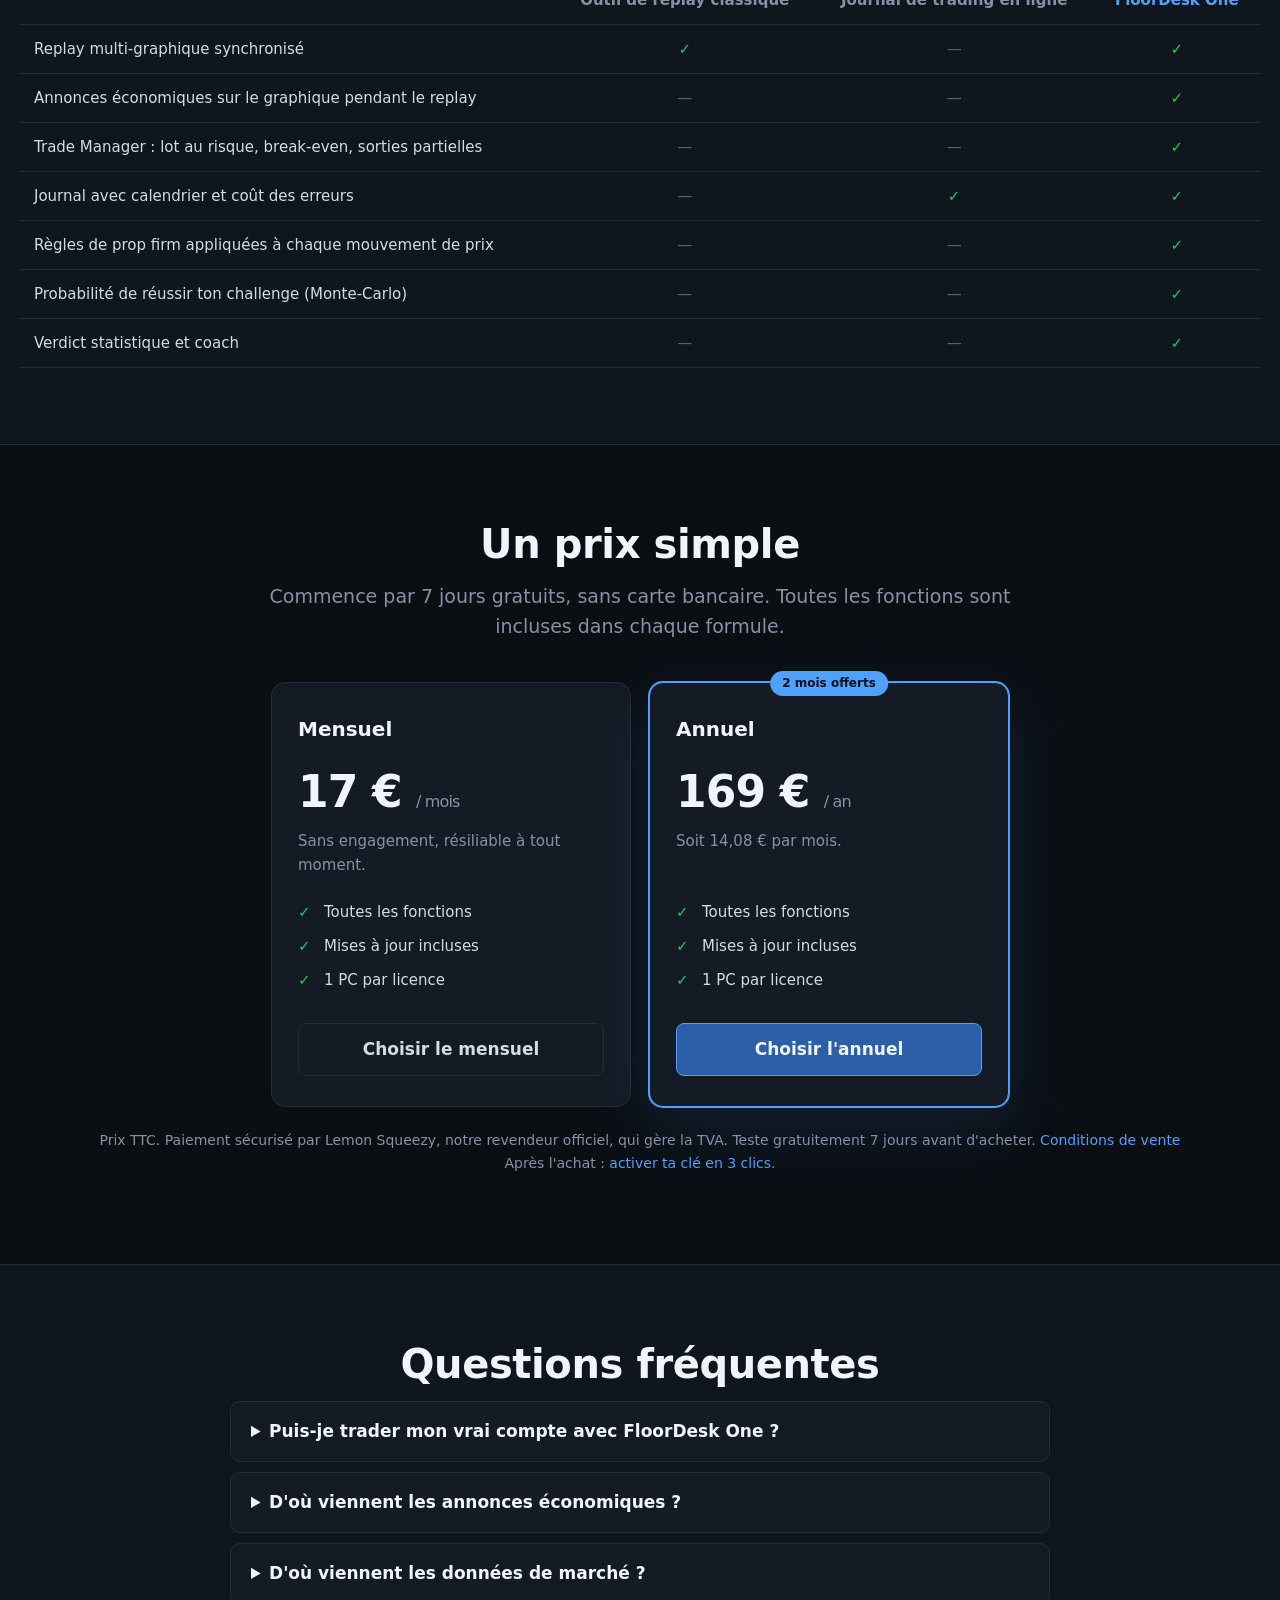
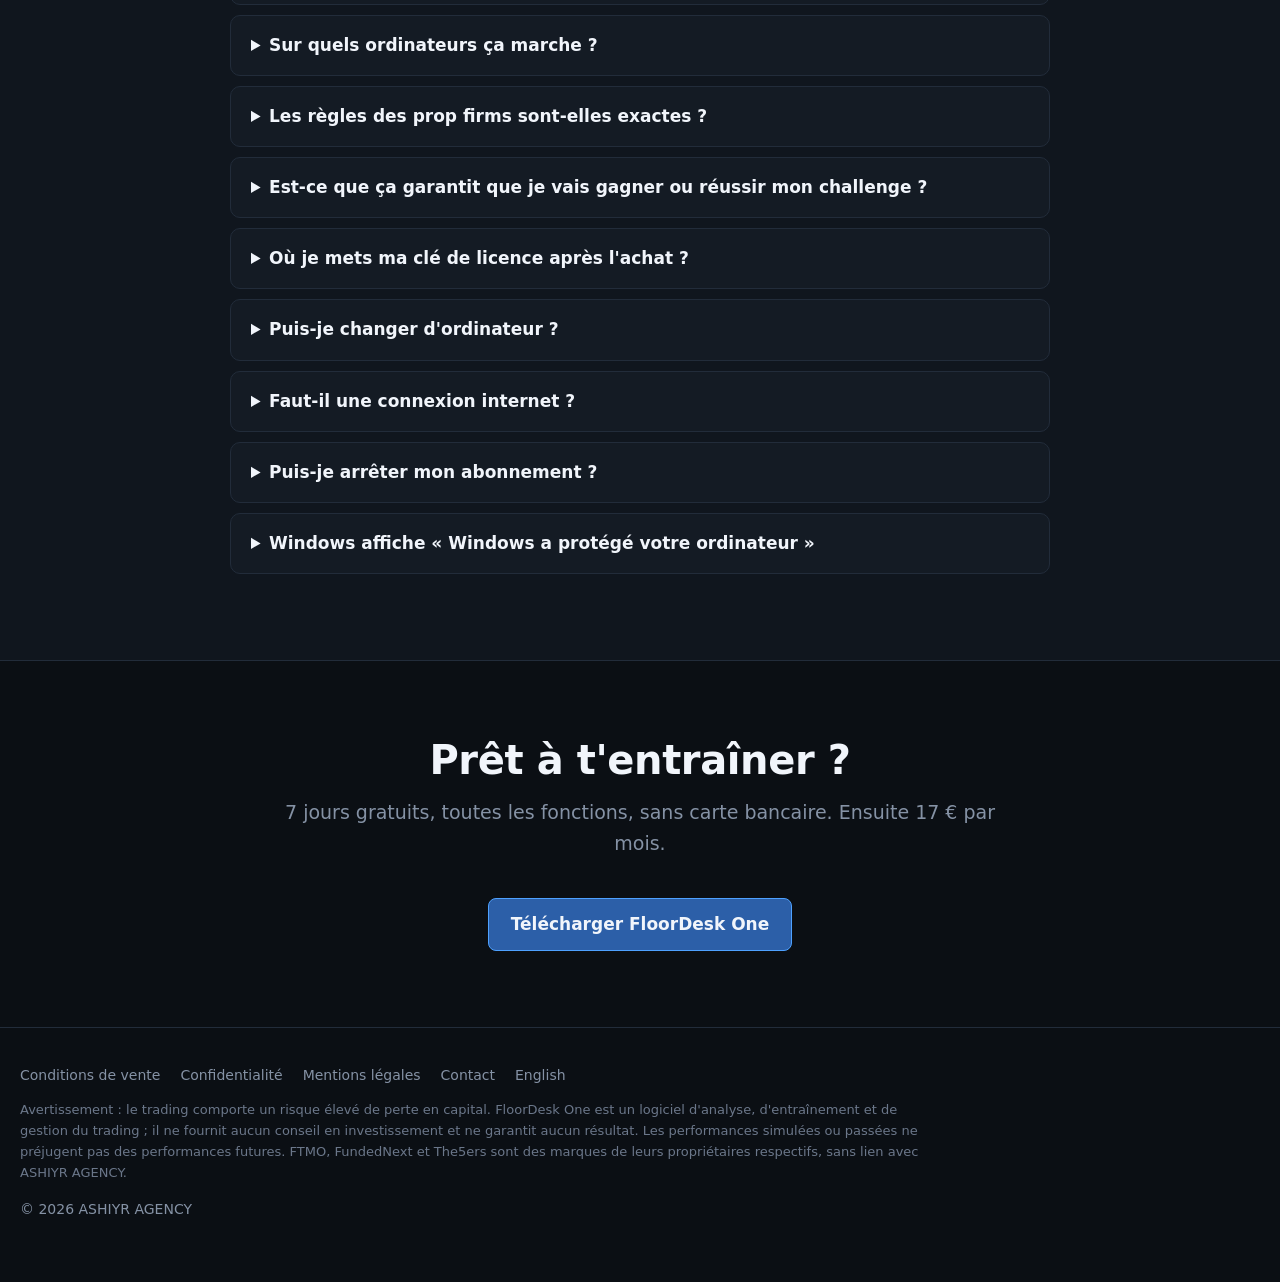
==== commit a7d6f832: "Site du 04/10/2026 22:49" ====
--- a/index.html
+++ b/index.html
@@ -4,7 +4,7 @@
 <meta charset="utf-8">
 <meta name="viewport" content="width=device-width, initial-scale=1">
 <title>FloorDesk One — replay, journal, coach et Monte-Carlo en un seul logiciel</title>
-<meta name="description" content="FloorDesk One, le logiciel Windows tout-en-un des traders CFD, futures et prop firm : replay multi-graphique avec les annonces économiques, journal de trading avec captures et calendrier, coach et statistiques, Monte-Carlo de ton challenge. 17 € par mois, essai gratuit 7 jours.">
+<meta name="description" content="FloorDesk One, le logiciel Windows tout-en-un des traders CFD et prop firm : replay multi-graphique avec les annonces économiques, journal de trading avec captures et calendrier, coach et statistiques, Monte-Carlo de ton challenge. 17 € par mois, essai gratuit 7 jours.">
 <link rel="alternate" hreflang="en" href="en/index.html">
 <link rel="alternate" hreflang="pt-BR" href="pt/index.html">
 <link rel="alternate" hreflang="es" href="es/index.html">
@@ -37,13 +37,13 @@
 <section class="accroche">
   <div class="conteneur">
     <h1>Replay, journal, coach, Monte-Carlo. <em>Tout en un.</em></h1>
-    <p class="sous">Plus besoin d'une plateforme de replay, d'un journal en ligne et d'un outil de statistiques : FloorDesk One réunit tout dans un seul logiciel. Tu rejoues le marché, chaque trade s'enregistre tout seul, le coach te montre tes erreurs et le Monte-Carlo calcule tes vraies chances. Et quand tu veux, passe en direct sur les prix de ton courtier avec MetaTrader 5, compris dans l'abonnement. Pour les traders CFD, futures et prop firm.</p>
+    <p class="sous">Plus besoin d'une plateforme de replay, d'un journal en ligne et d'un outil de statistiques : FloorDesk One réunit tout dans un seul logiciel. Tu rejoues le marché, chaque trade s'enregistre tout seul, le coach te montre tes erreurs et le Monte-Carlo calcule tes vraies chances. Et quand tu veux, passe en direct sur les prix de ton courtier avec MetaTrader 5, compris dans l'abonnement. Pour les traders CFD et prop firm (FTMO, FundedNext, The5ers…).</p>
     <div class="actions">
       <a class="bouton" data-essai href="https://floordesk-one.lemonsqueezy.com/checkout/buy/44c160ba-56e0-42d9-8cfb-51cf7834d410">Télécharger l'essai gratuit</a>
       <a class="bouton second" href="#tarifs">Voir les tarifs</a>
     </div>
     <div class="note">17 € par mois · 7 jours gratuits sans carte bancaire · Windows 10 et 11</div>
-    <div class="capture-principale"><img src="img/fr/principal.png" alt="FloorDesk One : trois graphiques US100 synchronisés, une position ouverte avec ses zones de stop et d'objectif, le Trade Manager et le challenge Apex" width="2000" height="1055"></div>
+    <div class="capture-principale"><img src="img/fr/principal.png" alt="FloorDesk One : trois graphiques US100 synchronisés, une position ouverte avec ses zones de stop et d'objectif, le Trade Manager et le challenge FTMO" width="2000" height="1055"></div>
   </div>
 </section>
 
@@ -85,7 +85,7 @@
       <div class="carte"><div class="icone">∑</div><h3>Analyse honnête</h3>
         <p>Espérance, verdict statistique, heures et jours gagnants, coach : un edge se prouve, il ne se ressent pas.</p></div>
       <div class="carte"><div class="icone">⚖</div><h3>Challenge prop firm</h3>
-        <p>Apex, Topstep, FTMO ou tes règles, appliquées à chaque mouvement de prix, et tes chances de réussir.</p></div>
+        <p>FTMO, FundedNext, The5ers ou tes règles, appliquées à chaque mouvement de prix, et tes chances de réussir.</p></div>
       <div class="carte"><div class="icone">⌕</div><h3>Plus de 110 symboles</h3>
         <p>Forex, indices, métaux, énergie, crypto : historique 1 minute téléchargé gratuitement, ou ton propre historique.</p></div>
     </div>
@@ -174,7 +174,7 @@
       <div><a class="zoom" href="img/fr/montecarlo.png" target="_blank" rel="noopener"><img src="img/fr/montecarlo.png" alt="Monte-Carlo : probabilité de réussir le challenge selon le risque par trade" loading="lazy" width="2000" height="1055"></a></div>
       <div>
         <h3>Prop firm : les vraies règles, et tes vraies chances</h3>
-        <p>Choisis Apex, Topstep, FTMO ou règle ton propre challenge : FloorDesk One applique chaque règle à chaque mouvement
+        <p>Choisis FTMO, FundedNext, The5ers ou règle ton propre challenge : FloorDesk One applique chaque règle à chaque mouvement
           de prix, flottant compris. Puis le Monte-Carlo rejoue tes trades des milliers de fois.</p>
         <ul>
           <li>Drawdown statique, suiveur ou fin de journée, perte max du jour, consistance</li>
@@ -185,7 +185,7 @@
       </div>
     </div>
     <div class="duo inverse">
-      <div><a class="zoom" href="img/fr/symboles.png" target="_blank" rel="noopener"><img src="img/fr/symboles.png" alt="Fenêtre des symboles : forex, indices, métaux, énergie, crypto, futures, avec recherche" loading="lazy" width="1250" height="800"></a></div>
+      <div><a class="zoom" href="img/fr/symboles.png" target="_blank" rel="noopener"><img src="img/fr/symboles.png" alt="Fenêtre des symboles : forex, indices, métaux, énergie, crypto, avec recherche" loading="lazy" width="1250" height="800"></a></div>
       <div>
         <h3>Tous les marchés, rangés et à portée de clic</h3>
         <p>Plus de 110 symboles classés par catégorie, avec une recherche qui comprend « or », « nasdaq » ou « bitcoin ».
@@ -193,7 +193,7 @@
         <ul>
           <li>Forex majeures, croisées et exotiques, indices, métaux, énergie, crypto</li>
           <li>L'historique de ton courtier est lu automatiquement, un seul nom par instrument</li>
-          <li>Futures et données tick en option</li>
+          <li>Données tick en option</li>
         </ul>
       </div>
     </div>
@@ -276,12 +276,12 @@
     <details><summary>D'où viennent les données de marché ?</summary>
       <p>La fenêtre Symboles télécharge gratuitement l'historique 1 minute de plus de 110 symboles (forex, indices, métaux,
         énergie, crypto). FloorDesk One lit aussi l'historique de ta plateforme de courtier et les fichiers CSV, et, en
-        option, des données tick et des futures. En direct, les prix viennent de ton courtier par MetaTrader 5, et la
+        option, des données tick. En direct, les prix viennent de ton courtier par MetaTrader 5, et la
         crypto de Binance.</p></details>
     <details><summary>Sur quels ordinateurs ça marche ?</summary>
       <p>Windows 10 et 11 (64 bits). Pas de version Mac pour l'instant.</p></details>
     <details><summary>Les règles des prop firms sont-elles exactes ?</summary>
-      <p>Les modèles Apex, Topstep et FTMO reprennent leurs règles principales, et tout est modifiable. Les prop
+      <p>Les modèles FTMO, FundedNext et The5ers reprennent leurs règles principales, et tout est modifiable. Les prop
         firms changent régulièrement leurs conditions : vérifie-les toujours sur leur site avant un vrai challenge.</p></details>
     <details><summary>Est-ce que ça garantit que je vais gagner ou réussir mon challenge ?</summary>
       <p>Non. FloorDesk One est un logiciel d'analyse et d'entraînement : il te montre honnêtement ce que valent
@@ -321,8 +321,8 @@
     </div>
     <p class="avertissement">Avertissement : le trading comporte un risque élevé de perte en capital. FloorDesk One est un
       logiciel d'analyse, d'entraînement et de gestion du trading ; il ne fournit aucun conseil en investissement et ne
-      garantit aucun résultat. Les performances simulées ou passées ne préjugent pas des performances futures. Apex,
-      Topstep et FTMO sont des marques de leurs propriétaires respectifs, sans lien avec ASHIYR AGENCY.</p>
+      garantit aucun résultat. Les performances simulées ou passées ne préjugent pas des performances futures. FTMO,
+      FundedNext et The5ers sont des marques de leurs propriétaires respectifs, sans lien avec ASHIYR AGENCY.</p>
     <p>© 2026 ASHIYR AGENCY</p>
   </div>
 </footer>
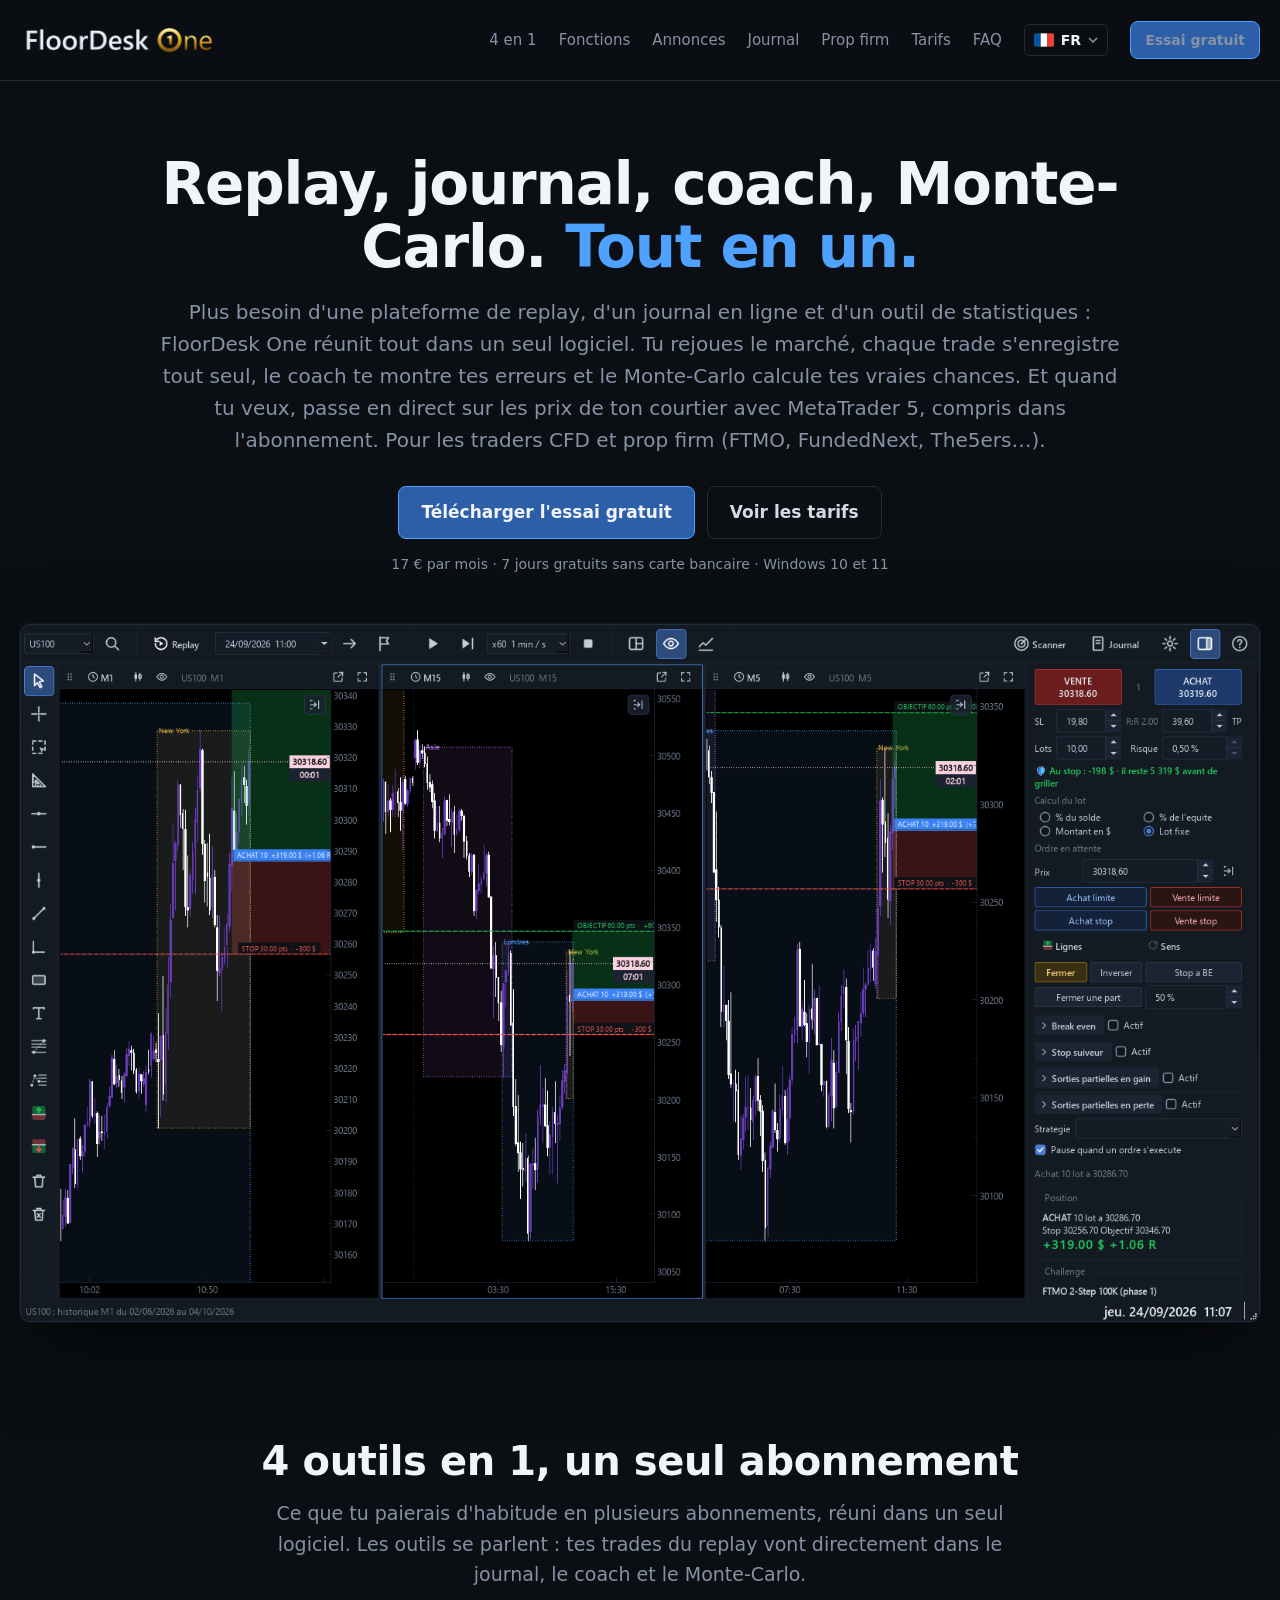
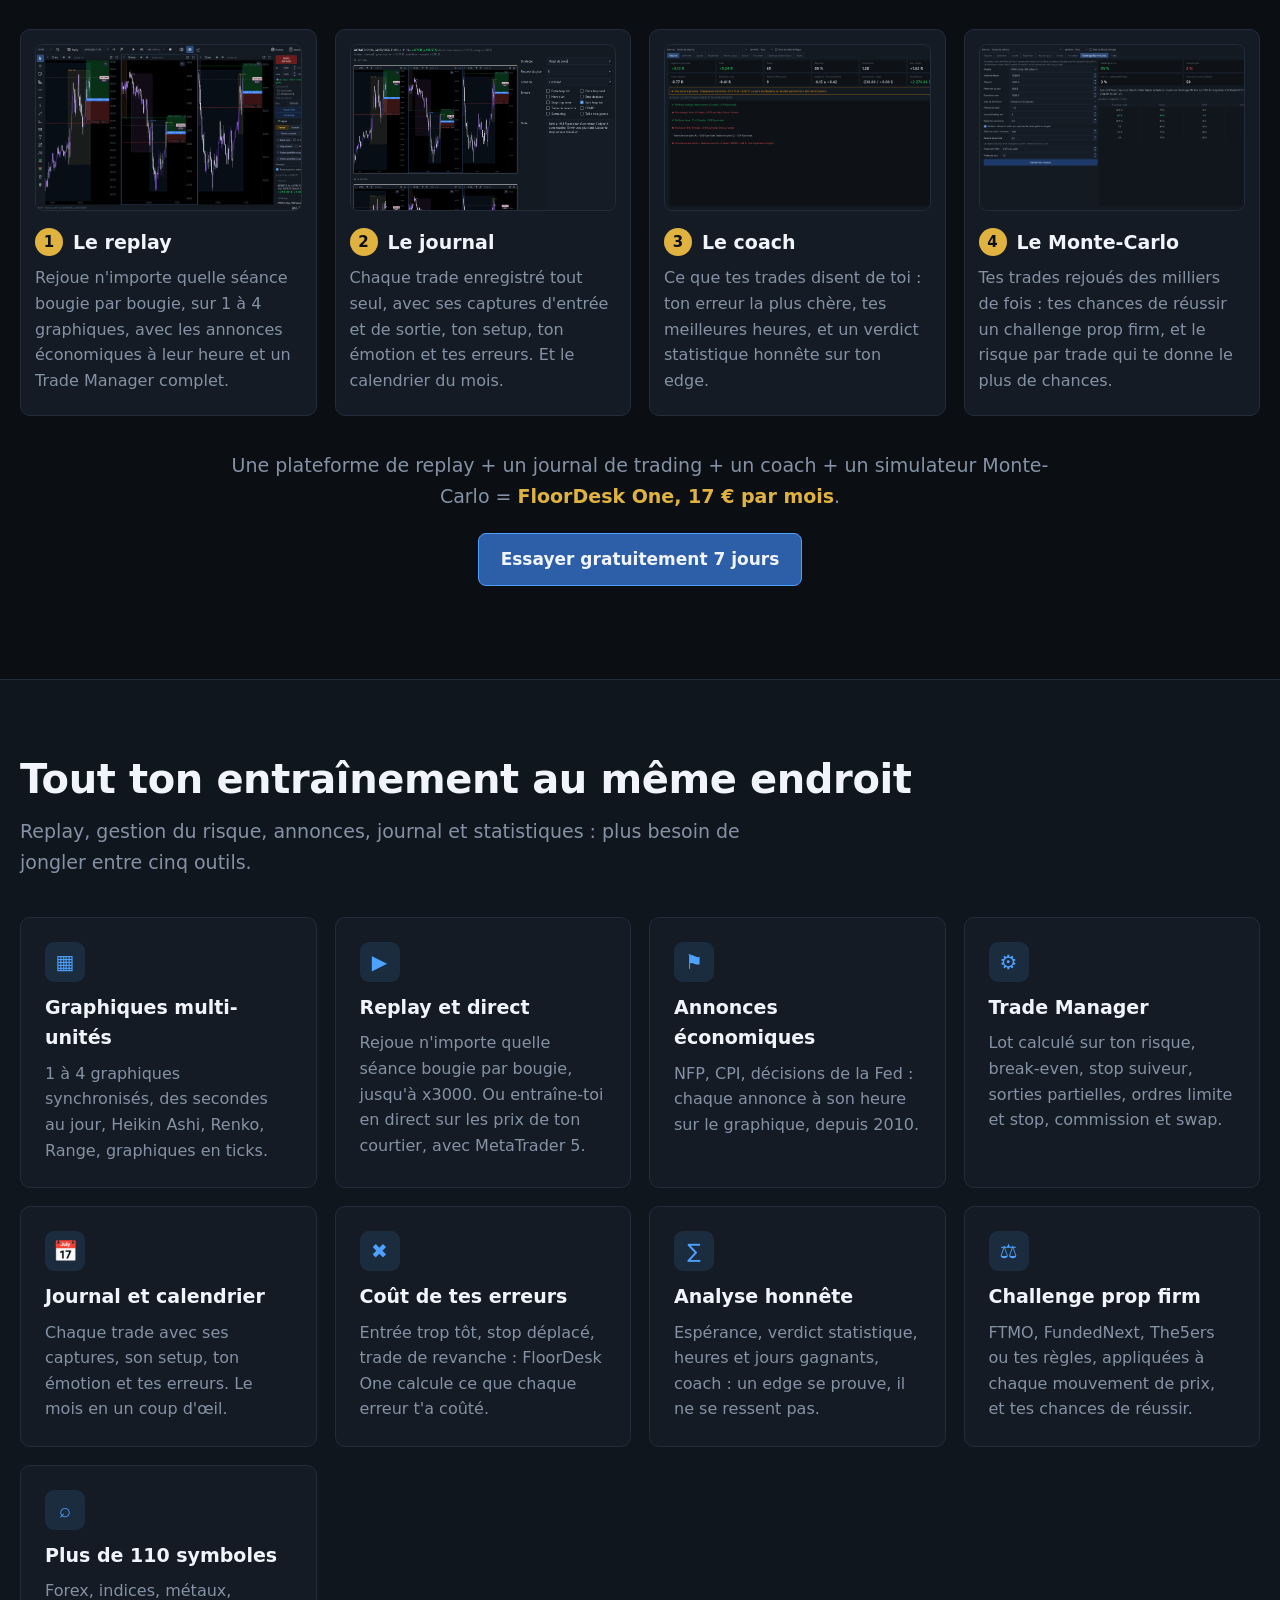
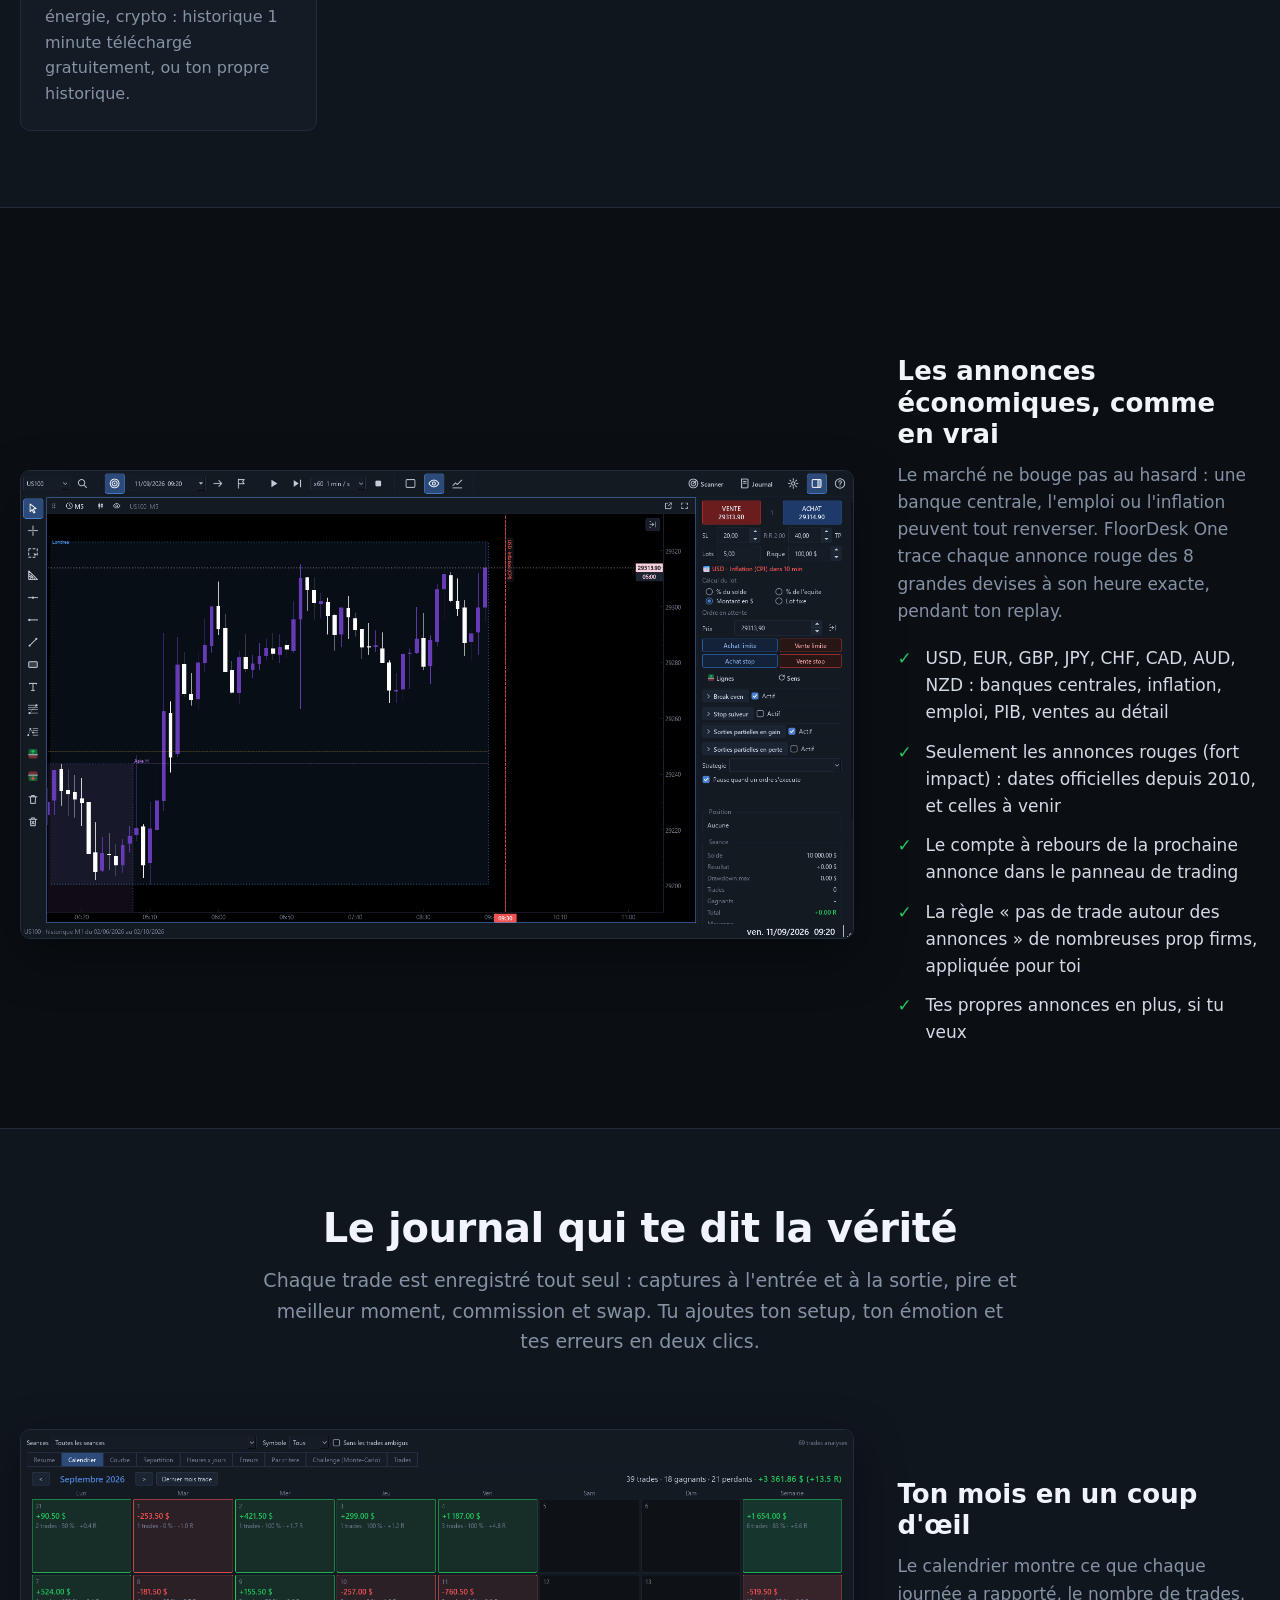
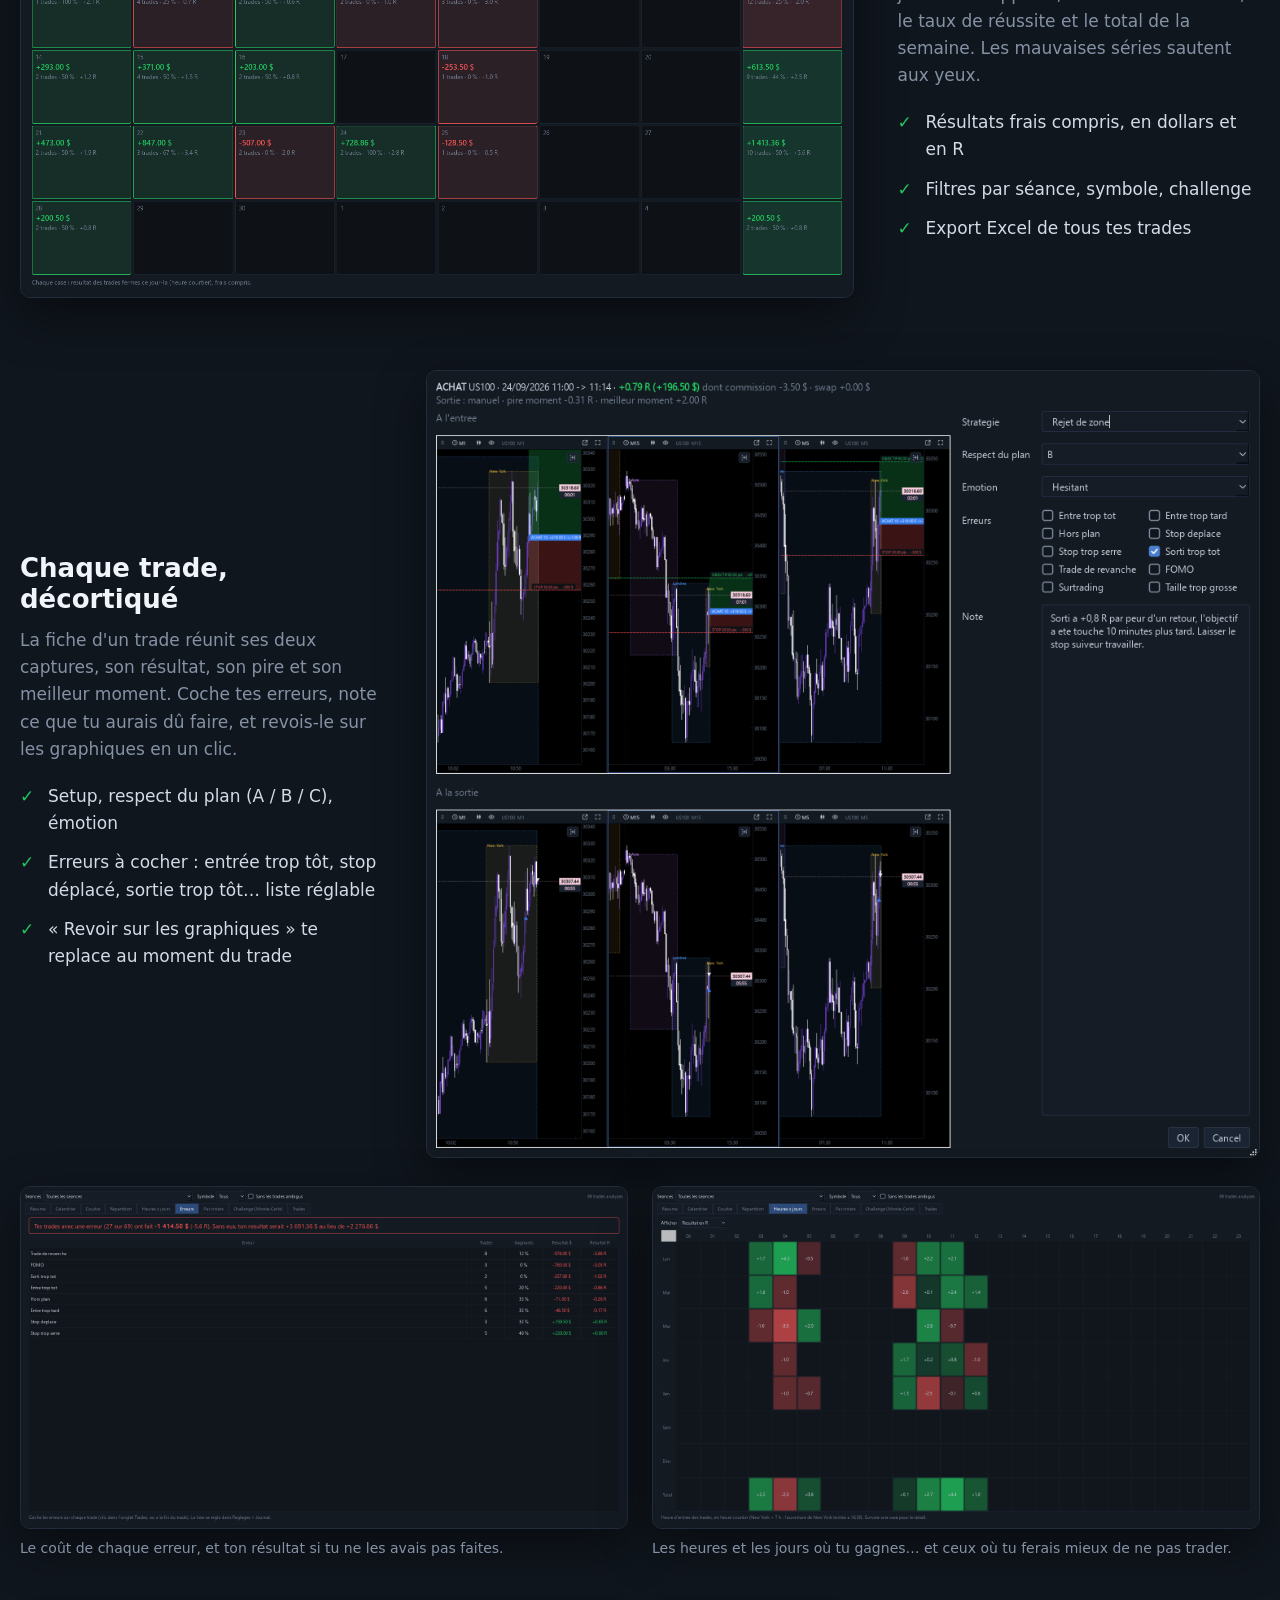
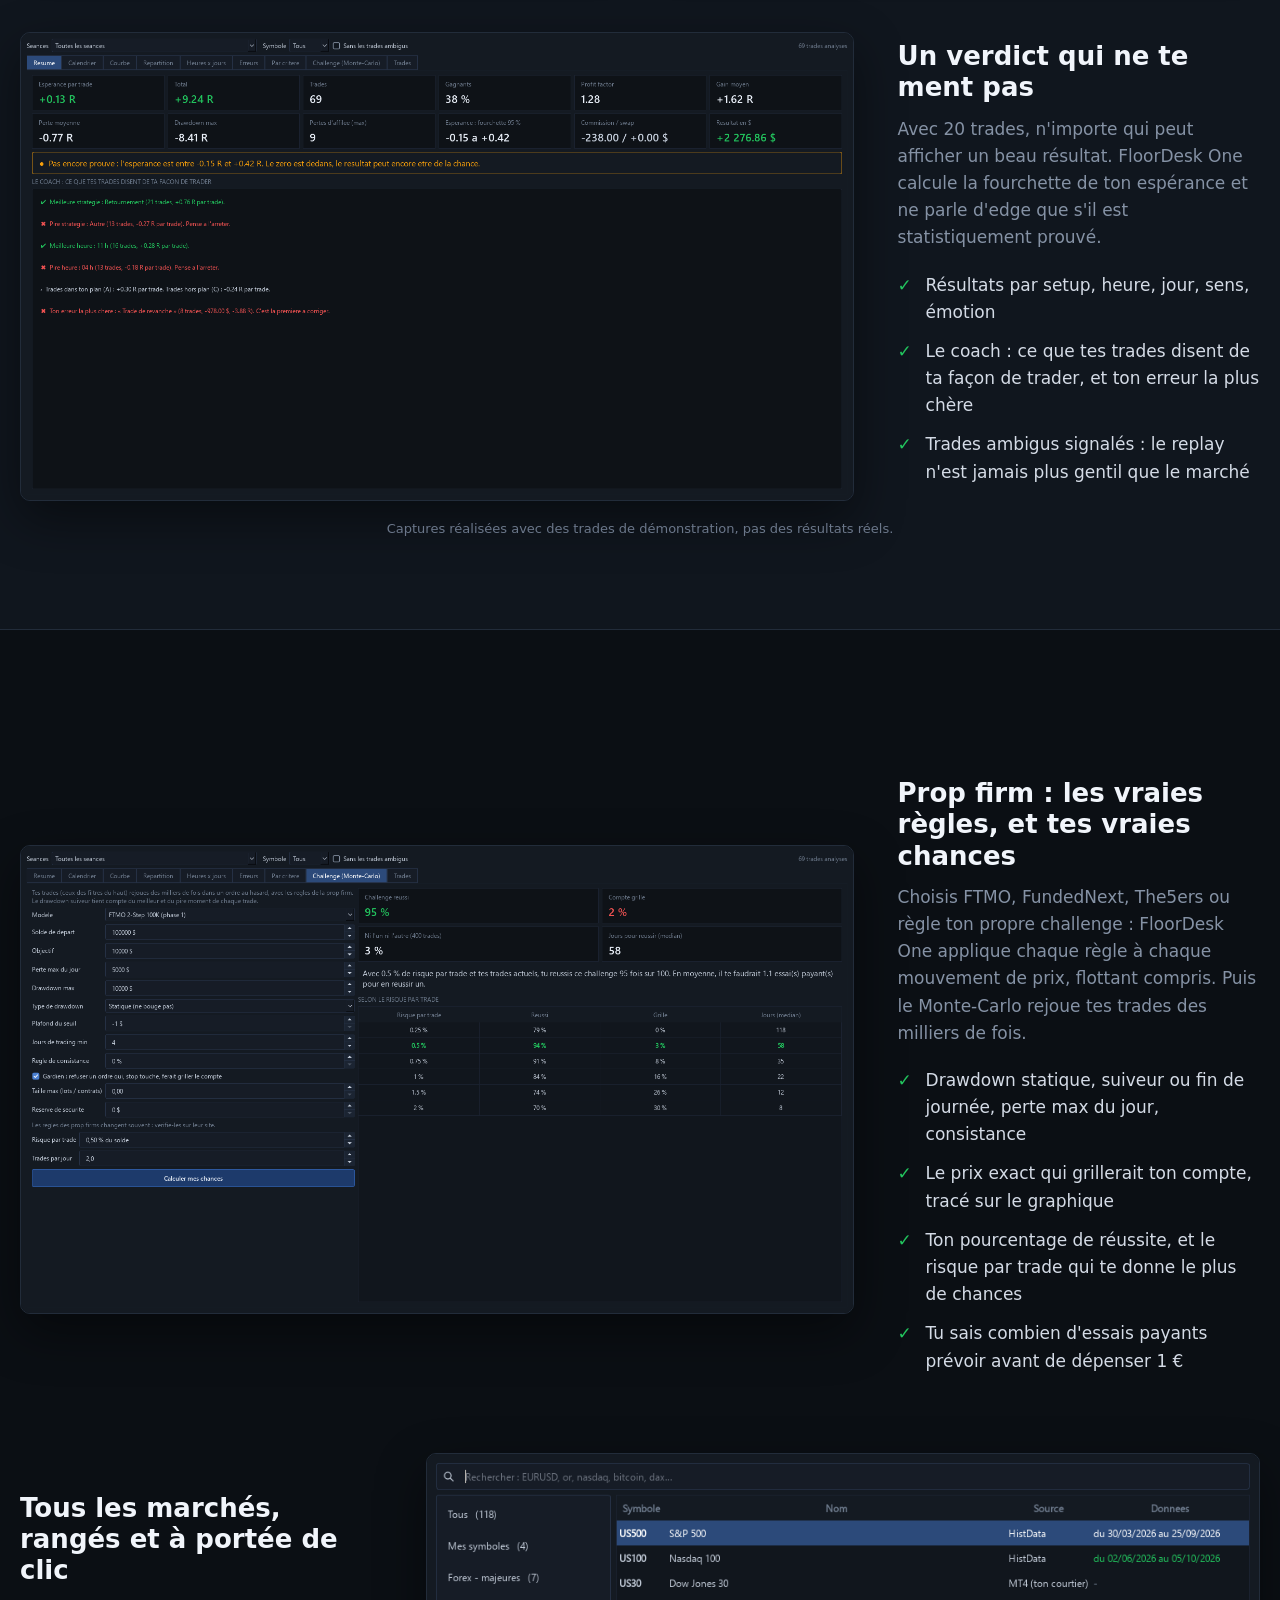
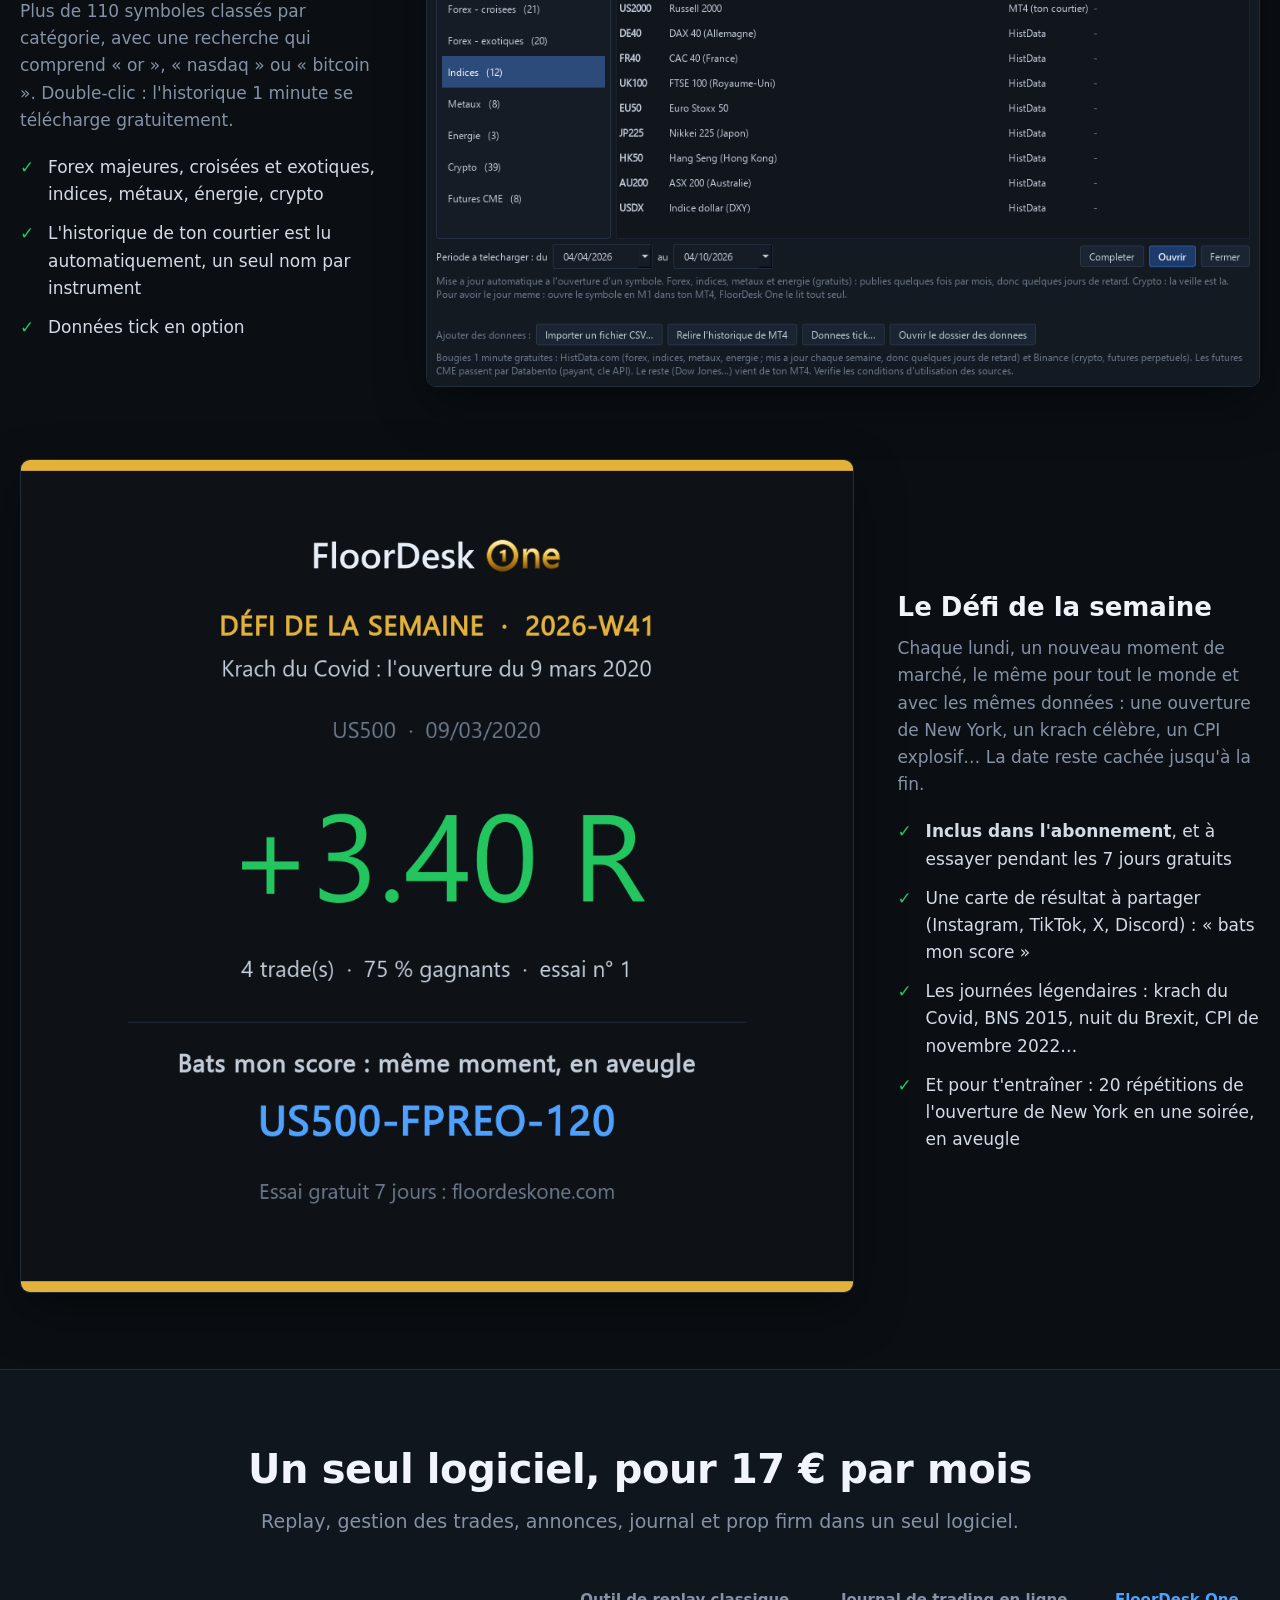
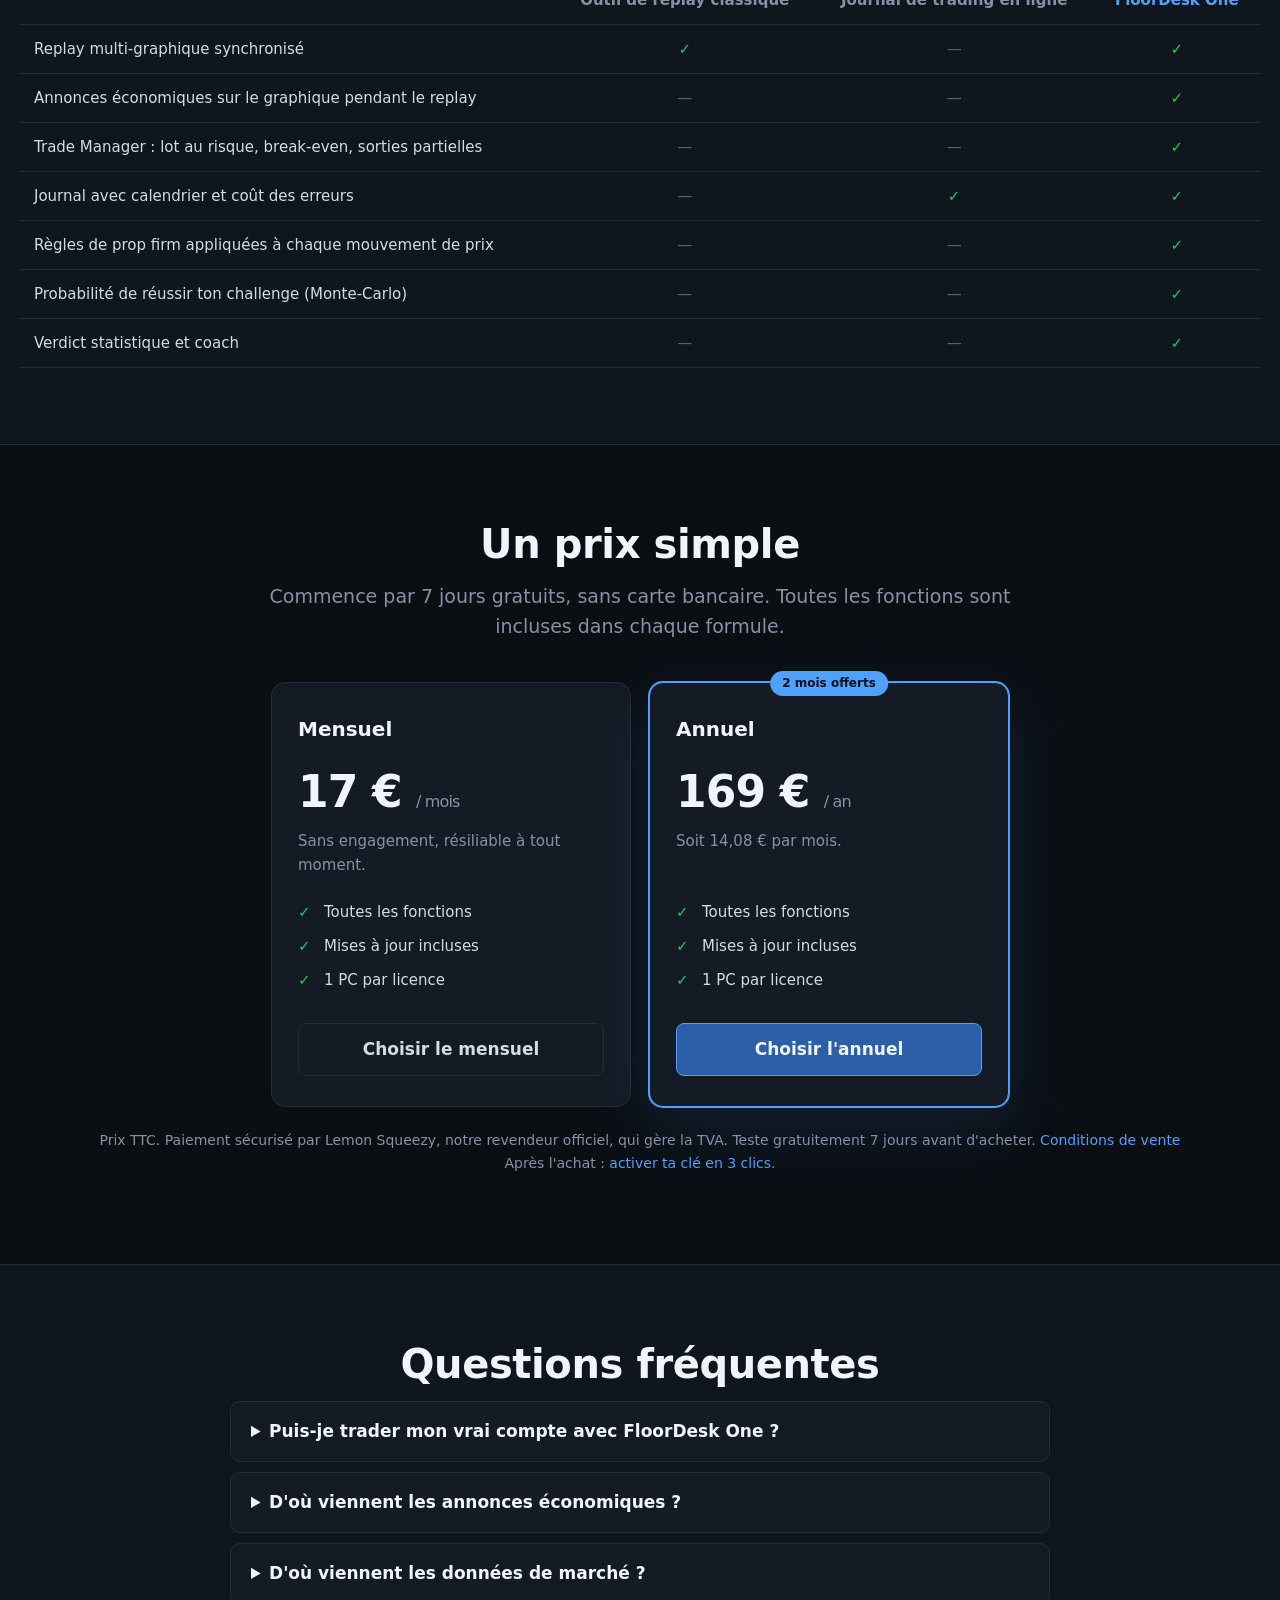
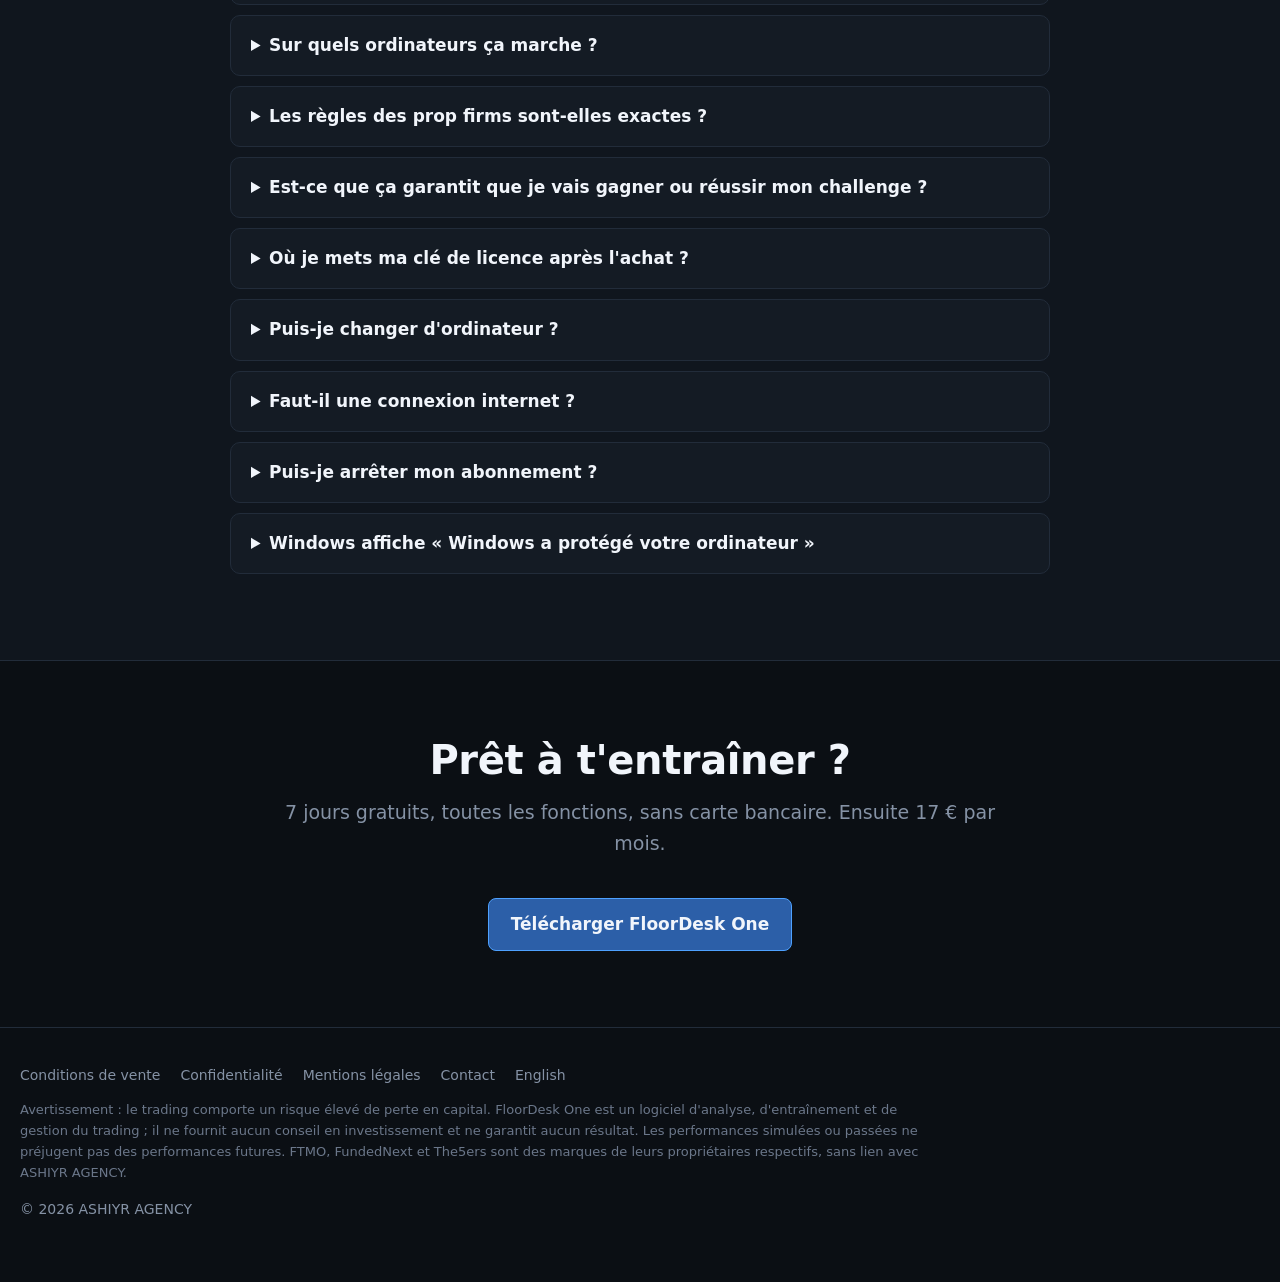
==== commit c9346c6e: "Site du 05/10/2026 12:33" ====
--- a/index.html
+++ b/index.html
@@ -3,11 +3,14 @@
 <head>
 <meta charset="utf-8">
 <meta name="viewport" content="width=device-width, initial-scale=1">
-<title>FloorDesk One — replay, journal, coach et Monte-Carlo en un seul logiciel</title>
+<title>FloorDesk One — replay, journal et coach de trading</title>
+<link rel="canonical" href="https://floordeskone.com/">
+<link rel="alternate" hreflang="fr" href="https://floordeskone.com/">
+<link rel="alternate" hreflang="en" href="https://floordeskone.com/en/">
+<link rel="alternate" hreflang="pt-BR" href="https://floordeskone.com/pt/">
+<link rel="alternate" hreflang="es" href="https://floordeskone.com/es/">
+<link rel="alternate" hreflang="x-default" href="https://floordeskone.com/">
 <meta name="description" content="FloorDesk One, le logiciel Windows tout-en-un des traders CFD et prop firm : replay multi-graphique avec les annonces économiques, journal de trading avec captures et calendrier, coach et statistiques, Monte-Carlo de ton challenge. 17 € par mois, essai gratuit 7 jours.">
-<link rel="alternate" hreflang="en" href="en/index.html">
-<link rel="alternate" hreflang="pt-BR" href="pt/index.html">
-<link rel="alternate" hreflang="es" href="es/index.html">
 <link rel="icon" href="img/favicon.png">
 <link rel="stylesheet" href="style.css">
 <meta property="og:title" content="FloorDesk One — replay, journal, coach et Monte-Carlo en un seul logiciel">
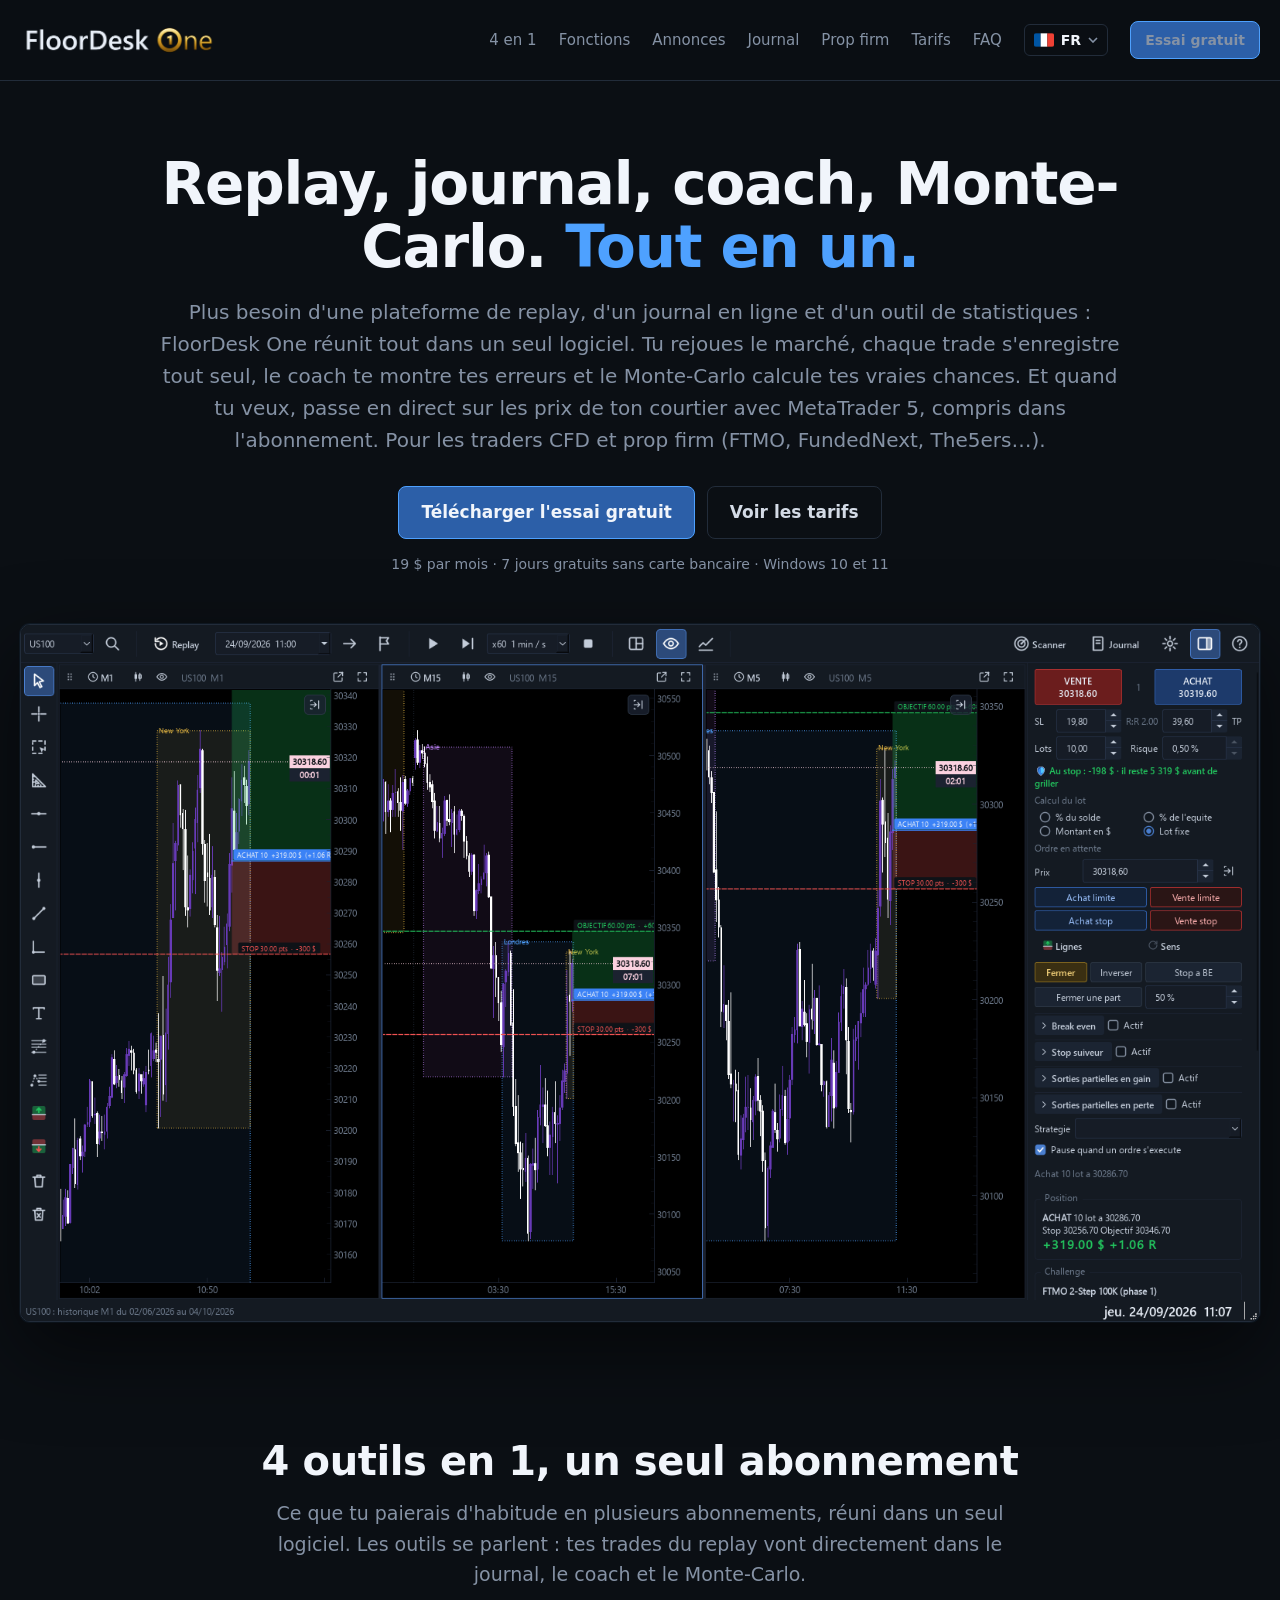
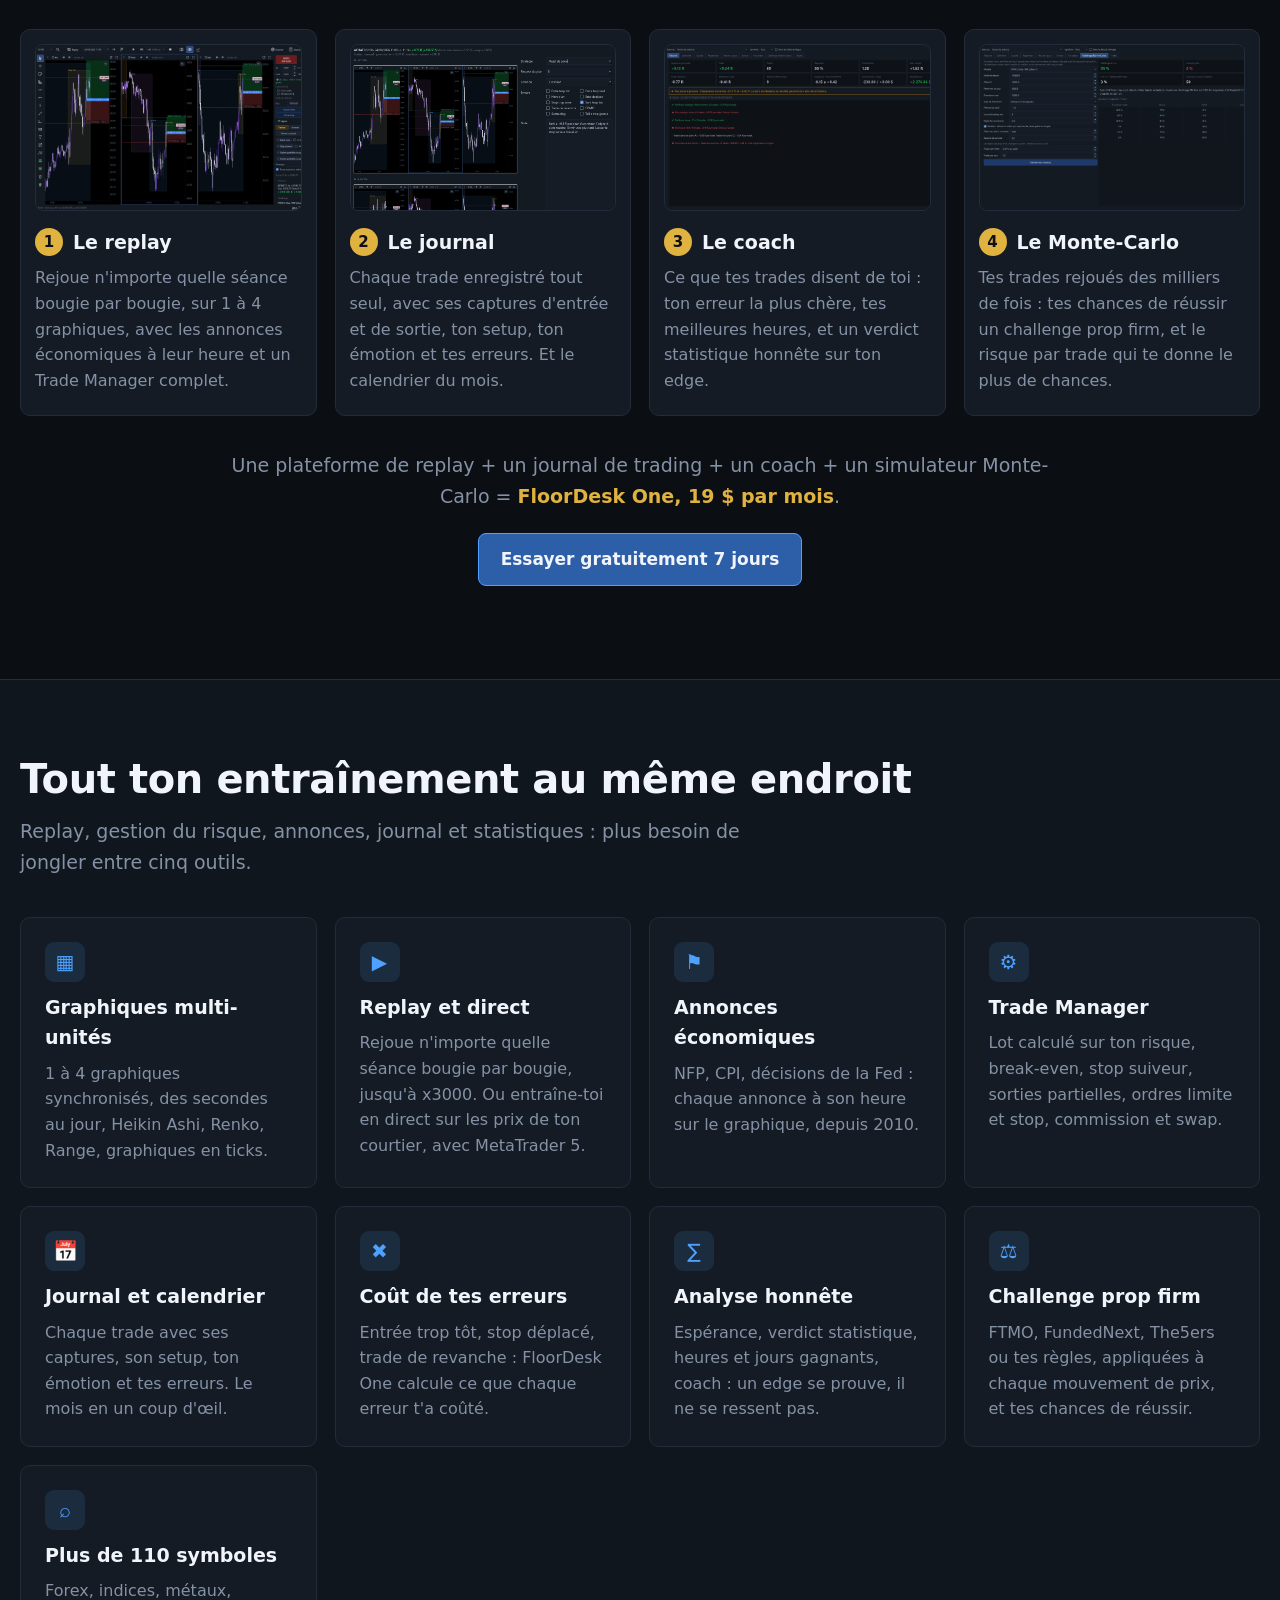
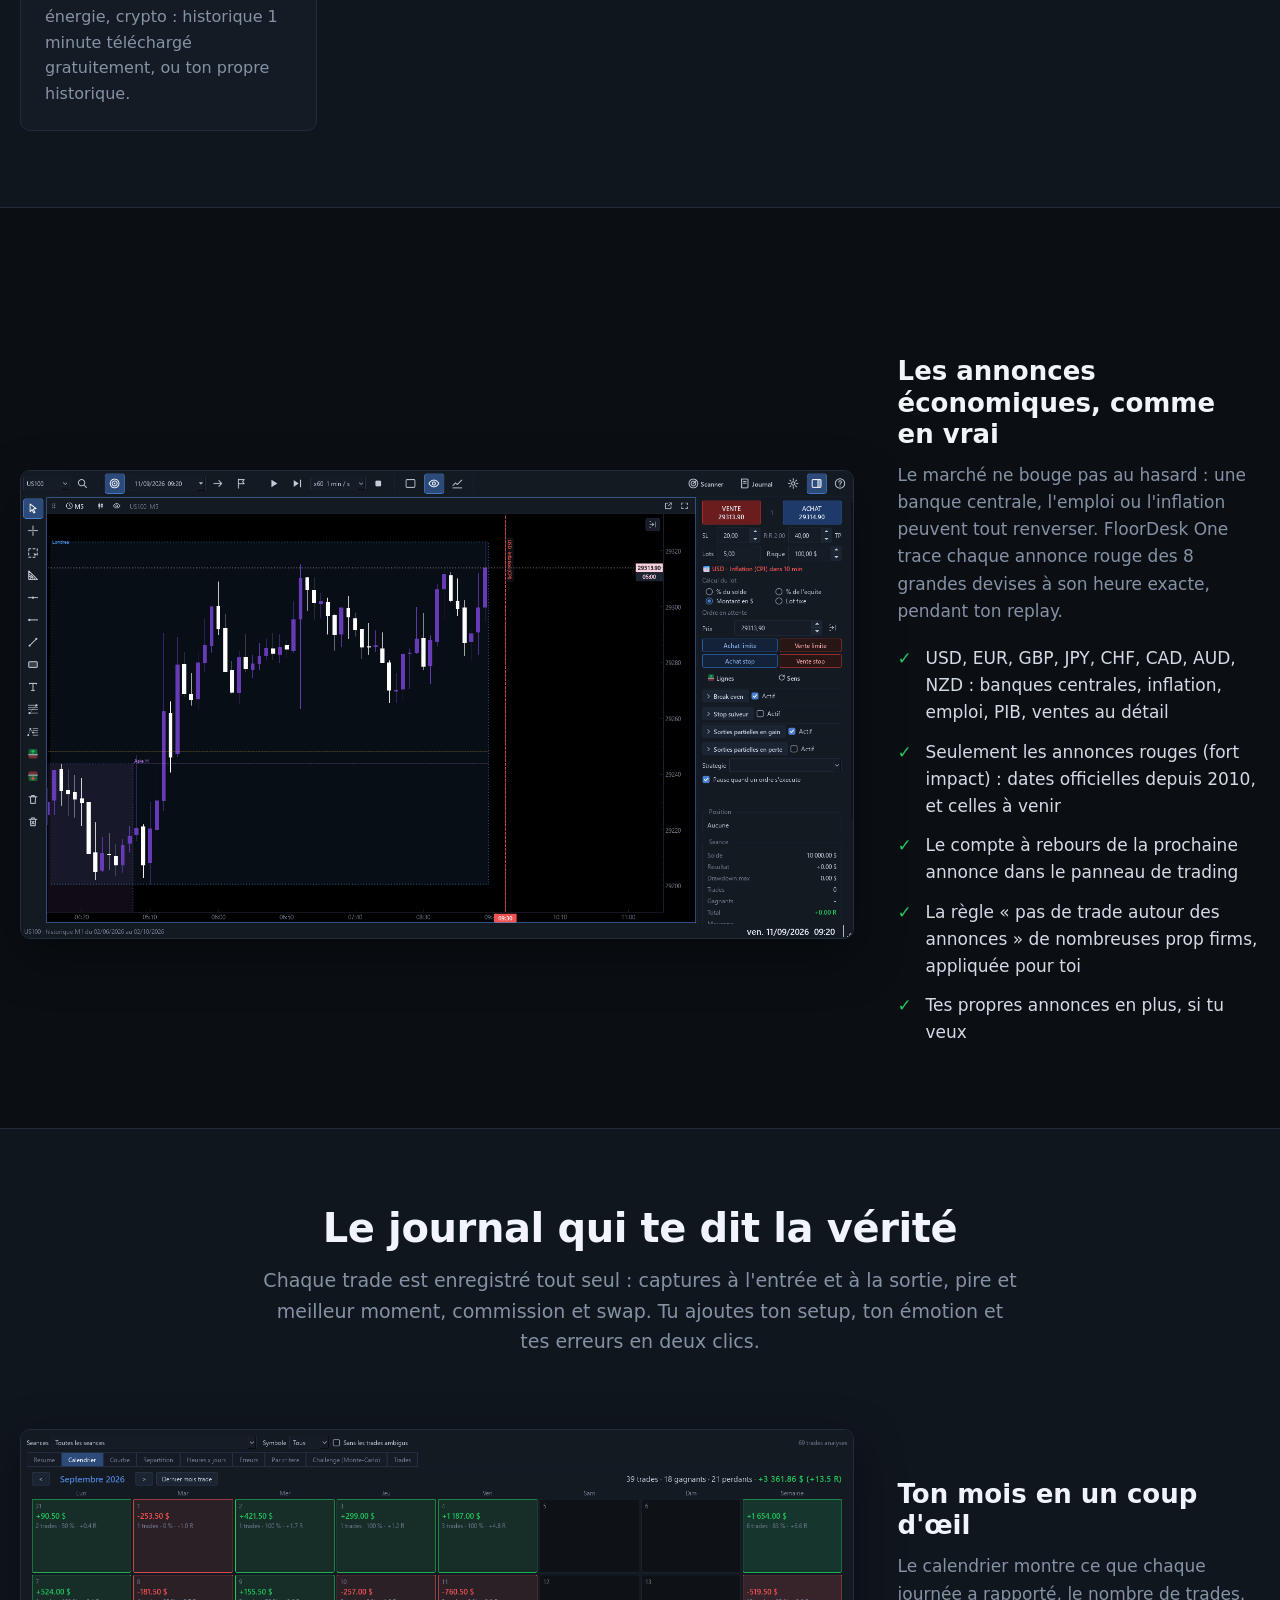
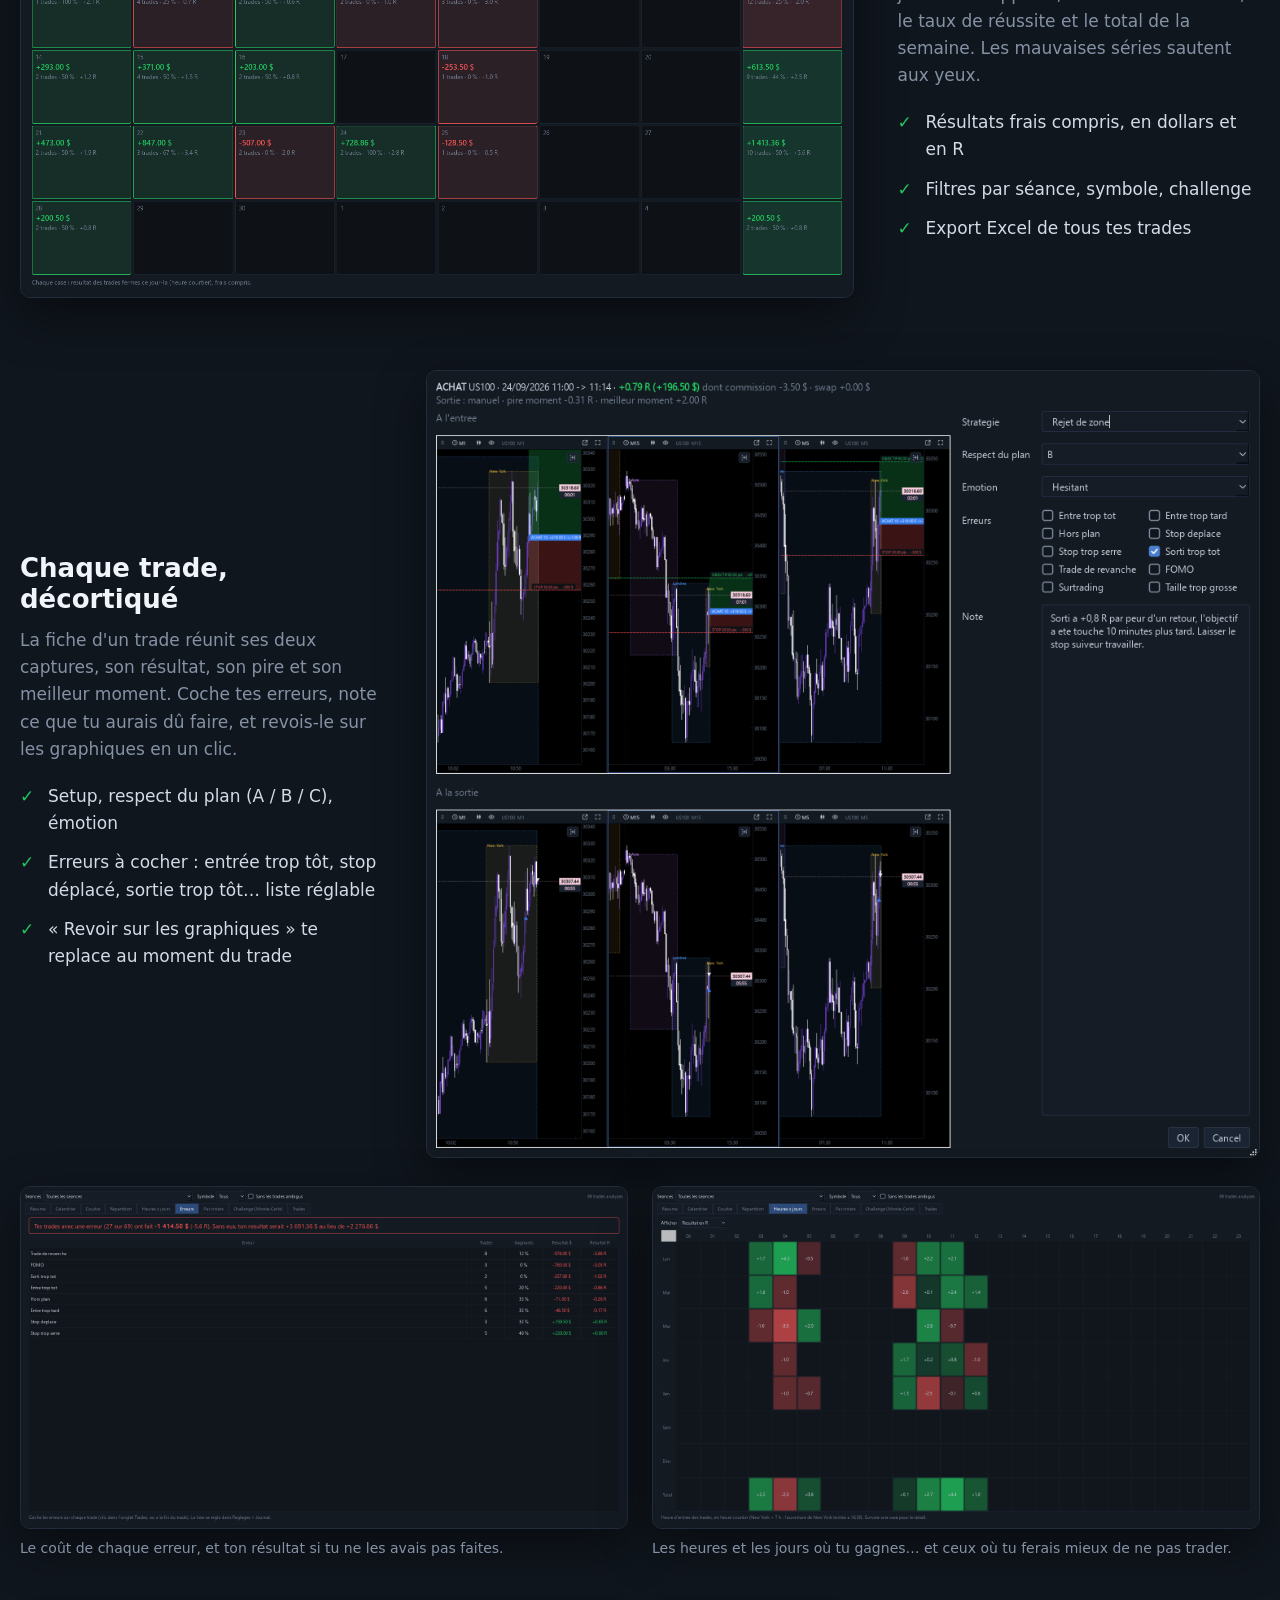
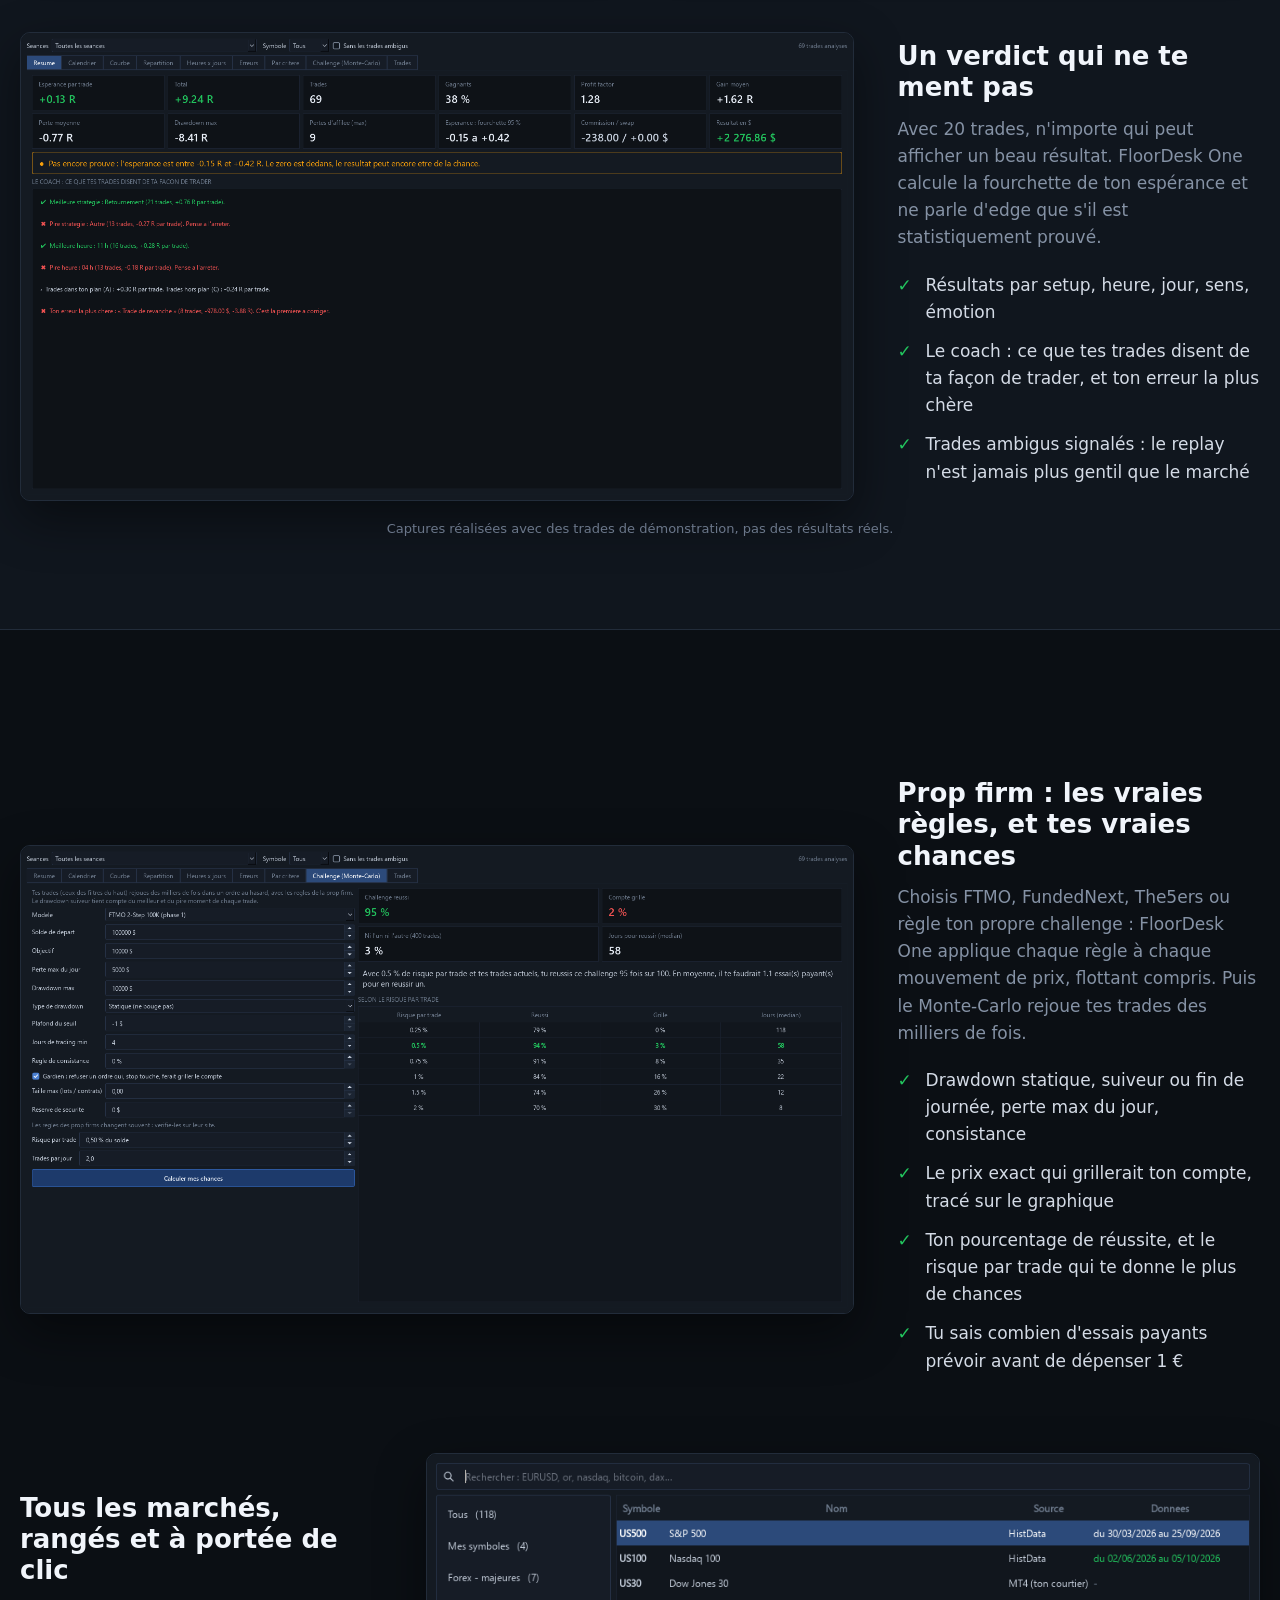
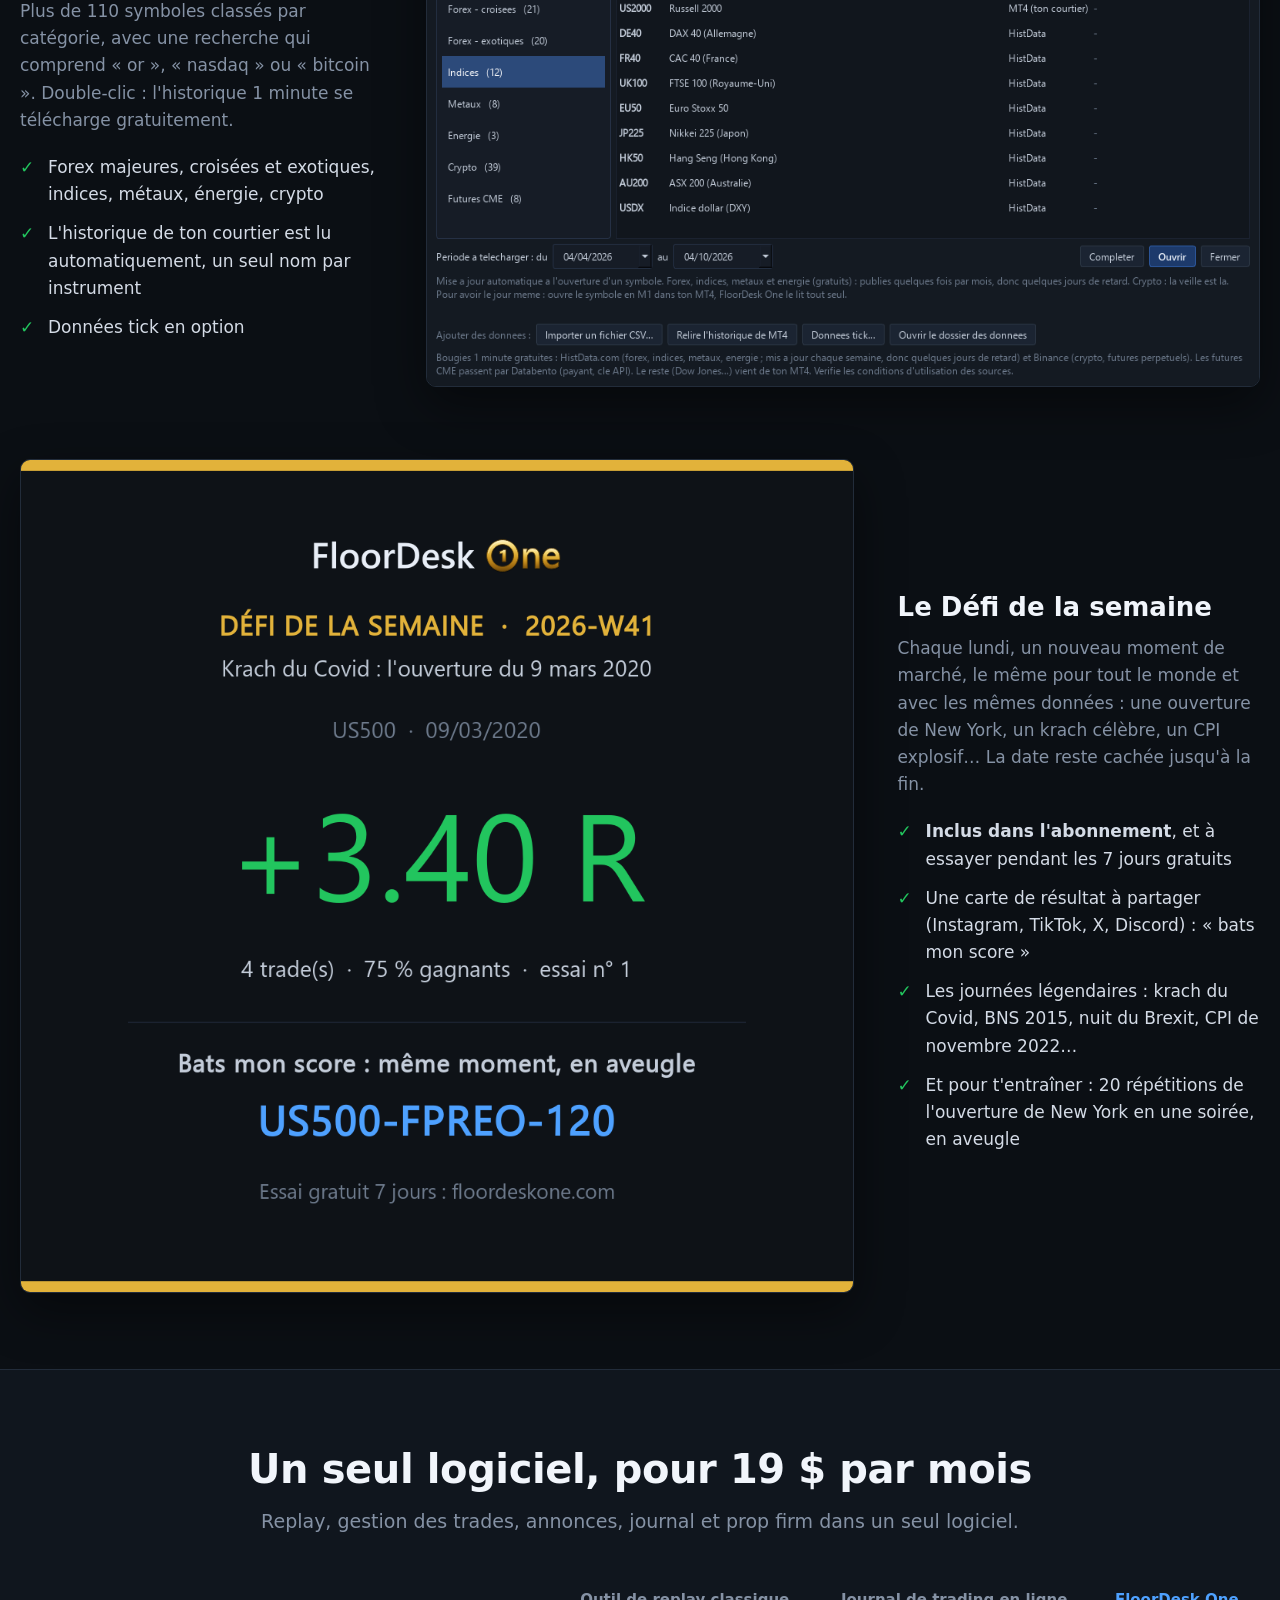
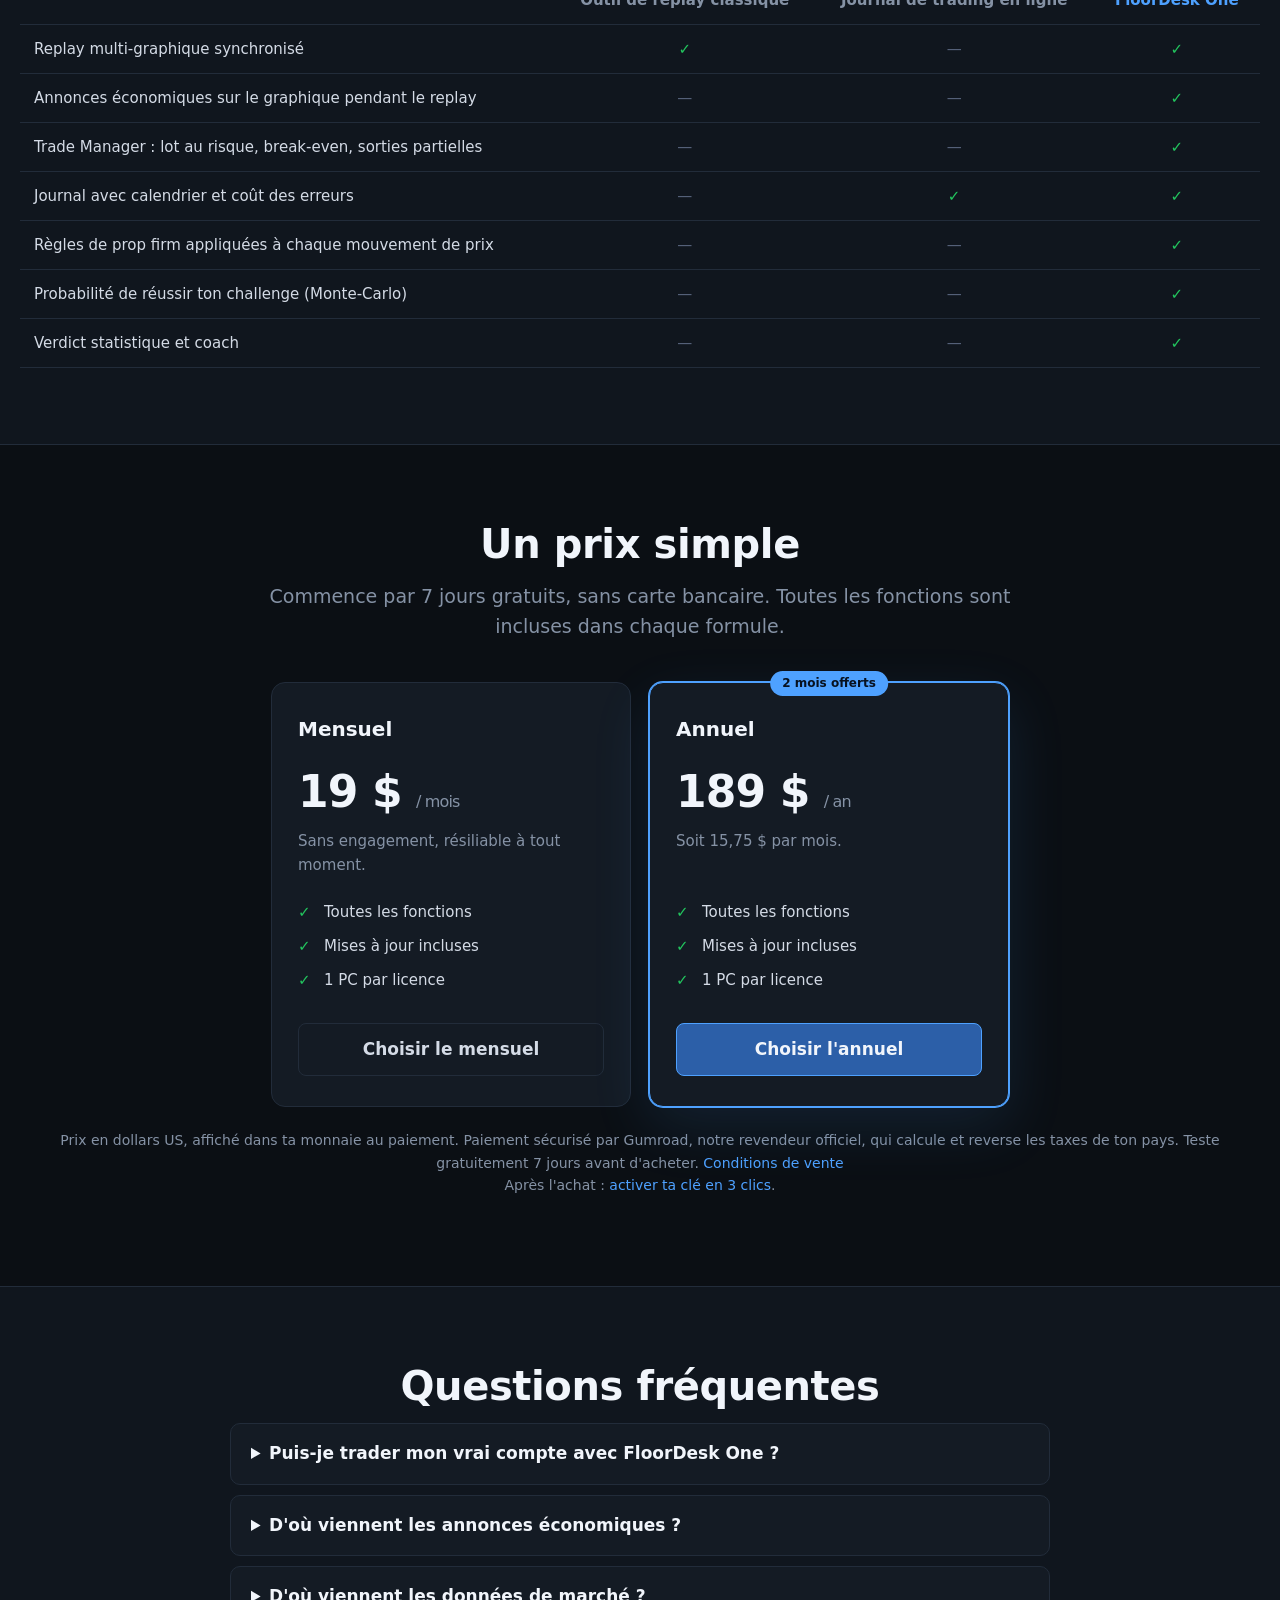
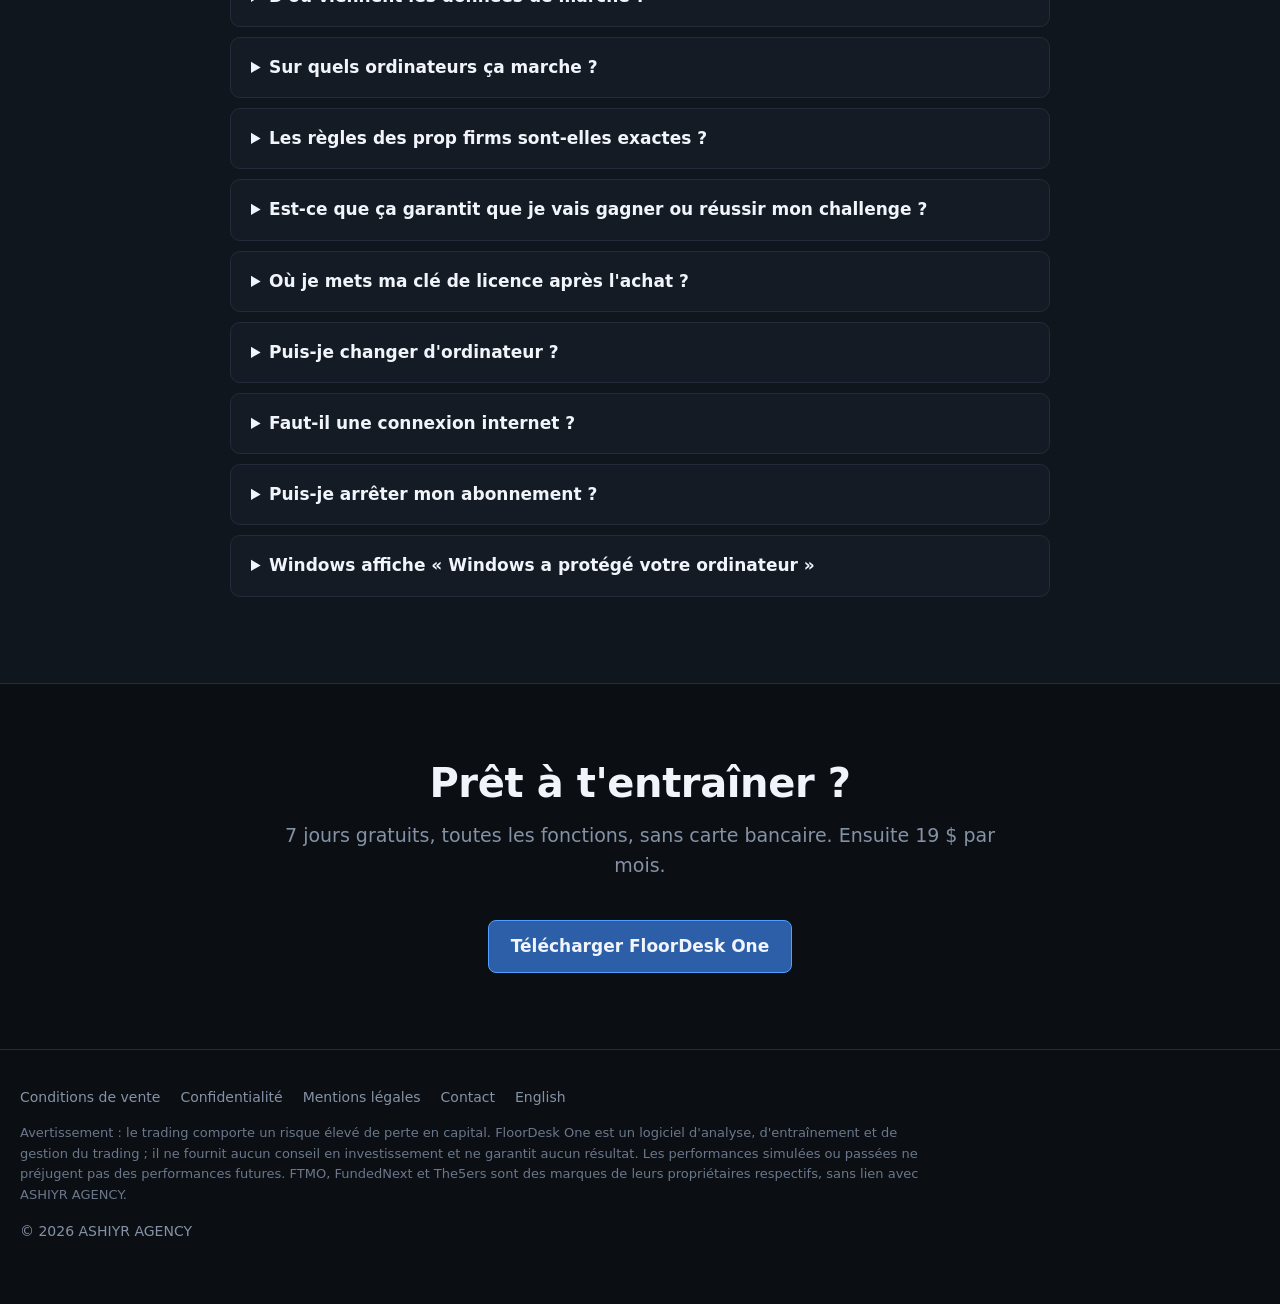
==== commit b9f63be5: "Site du 08/10/2026 12:34" ====
--- a/index.html
+++ b/index.html
@@ -10,11 +10,12 @@
 <link rel="alternate" hreflang="pt-BR" href="https://floordeskone.com/pt/">
 <link rel="alternate" hreflang="es" href="https://floordeskone.com/es/">
 <link rel="alternate" hreflang="x-default" href="https://floordeskone.com/">
-<meta name="description" content="FloorDesk One, le logiciel Windows tout-en-un des traders CFD et prop firm : replay multi-graphique avec les annonces économiques, journal de trading avec captures et calendrier, coach et statistiques, Monte-Carlo de ton challenge. 17 € par mois, essai gratuit 7 jours.">
+<meta name="google-site-verification" content="IrckjB7G4cdYT2EQLJm8fEHEjb2R9bIXWU4XEWkg4PU" />
+<meta name="description" content="FloorDesk One, le logiciel Windows tout-en-un des traders CFD et prop firm : replay multi-graphique avec les annonces économiques, journal de trading avec captures et calendrier, coach et statistiques, Monte-Carlo de ton challenge. 19 $ par mois, essai gratuit 7 jours.">
 <link rel="icon" href="img/favicon.png">
 <link rel="stylesheet" href="style.css">
 <meta property="og:title" content="FloorDesk One — replay, journal, coach et Monte-Carlo en un seul logiciel">
-<meta property="og:description" content="Replay, journal, coach et Monte-Carlo : 4 outils en un seul logiciel. 17 € par mois.">
+<meta property="og:description" content="Replay, journal, coach et Monte-Carlo : 4 outils en un seul logiciel. 19 $ par mois.">
 <meta property="og:image" content="img/fr/principal.png">
 </head>
 <body>
@@ -31,7 +32,7 @@
       <a href="#tarifs">Tarifs</a>
       <a href="#faq">FAQ</a>
       <details class="langues"><summary><svg viewBox="0 0 3 2" aria-hidden="true"><rect width="1" height="2" fill="#0055A4"/><rect x="1" width="1" height="2" fill="#fff"/><rect x="2" width="1" height="2" fill="#EF4135"/></svg><span>FR</span><svg class="fleche" viewBox="0 0 10 6" aria-hidden="true"><path d="M1 1l4 4 4-4" fill="none" stroke="currentColor" stroke-width="1.6"/></svg></summary><div class="liste"><a href="index.html" hreflang="fr" class="actif"><svg viewBox="0 0 3 2" aria-hidden="true"><rect width="1" height="2" fill="#0055A4"/><rect x="1" width="1" height="2" fill="#fff"/><rect x="2" width="1" height="2" fill="#EF4135"/></svg><span>Français</span></a><a href="en/index.html" hreflang="en"><svg viewBox="0 0 60 30" aria-hidden="true"><rect width="60" height="30" fill="#012169"/><path d="M0,0 60,30M60,0 0,30" stroke="#fff" stroke-width="6"/><path d="M0,0 60,30M60,0 0,30" stroke="#C8102E" stroke-width="2"/><path d="M30,0v30M0,15h60" stroke="#fff" stroke-width="10"/><path d="M30,0v30M0,15h60" stroke="#C8102E" stroke-width="6"/></svg><span>English</span></a><a href="pt/index.html" hreflang="pt"><svg viewBox="0 0 20 14" aria-hidden="true"><rect width="20" height="14" fill="#009C3B"/><path d="M10 1.6 18.4 7 10 12.4 1.6 7z" fill="#FFDF00"/><circle cx="10" cy="7" r="3.1" fill="#002776"/></svg><span>Português</span></a><a href="es/index.html" hreflang="es"><svg viewBox="0 0 3 2" aria-hidden="true"><rect width="3" height="2" fill="#AA151B"/><rect y=".5" width="3" height="1" fill="#F1BF00"/></svg><span>Español</span></a></div></details>
-      <a class="bouton petit" data-essai href="https://floordesk-one.lemonsqueezy.com/checkout/buy/44c160ba-56e0-42d9-8cfb-51cf7834d410">Essai gratuit</a>
+      <a class="bouton petit" data-essai href="https://ashiyr8.gumroad.com/l/floordesk-one-trial?wanted=true">Essai gratuit</a>
     </nav>
   </div>
 </header>
@@ -42,10 +43,10 @@
     <h1>Replay, journal, coach, Monte-Carlo. <em>Tout en un.</em></h1>
     <p class="sous">Plus besoin d'une plateforme de replay, d'un journal en ligne et d'un outil de statistiques : FloorDesk One réunit tout dans un seul logiciel. Tu rejoues le marché, chaque trade s'enregistre tout seul, le coach te montre tes erreurs et le Monte-Carlo calcule tes vraies chances. Et quand tu veux, passe en direct sur les prix de ton courtier avec MetaTrader 5, compris dans l'abonnement. Pour les traders CFD et prop firm (FTMO, FundedNext, The5ers…).</p>
     <div class="actions">
-      <a class="bouton" data-essai href="https://floordesk-one.lemonsqueezy.com/checkout/buy/44c160ba-56e0-42d9-8cfb-51cf7834d410">Télécharger l'essai gratuit</a>
+      <a class="bouton" data-essai href="https://ashiyr8.gumroad.com/l/floordesk-one-trial?wanted=true">Télécharger l'essai gratuit</a>
       <a class="bouton second" href="#tarifs">Voir les tarifs</a>
     </div>
-    <div class="note">17 € par mois · 7 jours gratuits sans carte bancaire · Windows 10 et 11</div>
+    <div class="note">19 $ par mois · 7 jours gratuits sans carte bancaire · Windows 10 et 11</div>
     <div class="capture-principale"><img src="img/fr/principal.png" alt="FloorDesk One : trois graphiques US100 synchronisés, une position ouverte avec ses zones de stop et d'objectif, le Trade Manager et le challenge FTMO" width="2000" height="1055"></div>
   </div>
 </section>
@@ -62,8 +63,8 @@
       <div class="carte outil"><a class="zoom" href="img/fr/analyse.png" target="_blank" rel="noopener"><img src="img/fr/analyse.png" alt="Le coach" loading="lazy" width="2000" height="1055"></a><h3><span class="num">3</span>Le coach</h3><p>Ce que tes trades disent de toi : ton erreur la plus chère, tes meilleures heures, et un verdict statistique honnête sur ton edge.</p></div>
       <div class="carte outil"><a class="zoom" href="img/fr/montecarlo.png" target="_blank" rel="noopener"><img src="img/fr/montecarlo.png" alt="Le Monte-Carlo" loading="lazy" width="2000" height="1055"></a><h3><span class="num">4</span>Le Monte-Carlo</h3><p>Tes trades rejoués des milliers de fois : tes chances de réussir un challenge prop firm, et le risque par trade qui te donne le plus de chances.</p></div>
     </div>
-    <p class="egal centre">Une plateforme de replay + un journal de trading + un coach + un simulateur Monte-Carlo = <strong>FloorDesk One, 17 € par mois</strong>.</p>
-    <p class="centre"><a class="bouton" data-essai href="https://floordesk-one.lemonsqueezy.com/checkout/buy/44c160ba-56e0-42d9-8cfb-51cf7834d410">Essayer gratuitement 7 jours</a></p>
+    <p class="egal centre">Une plateforme de replay + un journal de trading + un coach + un simulateur Monte-Carlo = <strong>FloorDesk One, 19 $ par mois</strong>.</p>
+    <p class="centre"><a class="bouton" data-essai href="https://ashiyr8.gumroad.com/l/floordesk-one-trial?wanted=true">Essayer gratuitement 7 jours</a></p>
   </div>
 </section>
 
@@ -219,7 +220,7 @@
 
 <section class="alt">
   <div class="conteneur centre">
-    <h2>Un seul logiciel, pour 17 € par mois</h2>
+    <h2>Un seul logiciel, pour 19 $ par mois</h2>
     <p class="chapeau">Replay, gestion des trades, annonces, journal et prop firm dans un seul logiciel.</p>
     <div class="tableau-defile" style="margin-top:34px">
     <table class="comparatif">
@@ -247,20 +248,20 @@
     <div class="tarifs deux">
       <div class="tarif">
         <h3>Mensuel</h3>
-        <div class="prix">17 € <small>/ mois</small></div>
+        <div class="prix">19 $ <small>/ mois</small></div>
         <div class="detail">Sans engagement, résiliable à tout moment.</div>
         <ul><li>Toutes les fonctions</li><li>Mises à jour incluses</li><li>1 PC par licence</li></ul>
-        <a class="bouton second" href="https://floordesk-one.lemonsqueezy.com/checkout/buy/931e14c0-bf6e-4e95-bfc9-07d01be3930b?enabled=2204631">Choisir le mensuel</a>
+        <a class="bouton second" href="https://ashiyr8.gumroad.com/l/floordesk-one?option=DutAdViiM4jwb1NX45pwtg%3D%3D&wanted=true&recurrence=monthly">Choisir le mensuel</a>
       </div>
       <div class="tarif vedette" data-badge="2 mois offerts">
         <h3>Annuel</h3>
-        <div class="prix">169 € <small>/ an</small></div>
-        <div class="detail">Soit 14,08 € par mois.</div>
+        <div class="prix">189 $ <small>/ an</small></div>
+        <div class="detail">Soit 15,75 $ par mois.</div>
         <ul><li>Toutes les fonctions</li><li>Mises à jour incluses</li><li>1 PC par licence</li></ul>
-        <a class="bouton" href="https://floordesk-one.lemonsqueezy.com/checkout/buy/5ea1afa8-c13c-4be4-ae3c-2d3a7b97204f?enabled=2204601">Choisir l'annuel</a>
-      </div>
-    </div>
-    <p class="mention-tarif">Prix TTC. Paiement sécurisé par Lemon Squeezy, notre revendeur officiel, qui gère la TVA.
+        <a class="bouton" href="https://ashiyr8.gumroad.com/l/floordesk-one?option=DutAdViiM4jwb1NX45pwtg%3D%3D&wanted=true&recurrence=yearly">Choisir l'annuel</a>
+      </div>
+    </div>
+    <p class="mention-tarif">Prix en dollars US, affiché dans ta monnaie au paiement. Paiement sécurisé par Gumroad, notre revendeur officiel, qui calcule et reverse les taxes de ton pays.
       Teste gratuitement 7 jours avant d'acheter. <a href="legal.html#cgv">Conditions de vente</a><br>Après l'achat : <a href="telecharger/?lang=fr#activer">activer ta clé en 3 clics</a>.</p>
   </div>
 </section>
@@ -307,8 +308,8 @@
 <section>
   <div class="conteneur centre">
     <h2>Prêt à t'entraîner ?</h2>
-    <p class="chapeau">7 jours gratuits, toutes les fonctions, sans carte bancaire. Ensuite 17 € par mois.</p>
-    <a class="bouton" data-essai href="https://floordesk-one.lemonsqueezy.com/checkout/buy/44c160ba-56e0-42d9-8cfb-51cf7834d410">Télécharger FloorDesk One</a>
+    <p class="chapeau">7 jours gratuits, toutes les fonctions, sans carte bancaire. Ensuite 19 $ par mois.</p>
+    <a class="bouton" data-essai href="https://ashiyr8.gumroad.com/l/floordesk-one-trial?wanted=true">Télécharger FloorDesk One</a>
   </div>
 </section>
 </main>
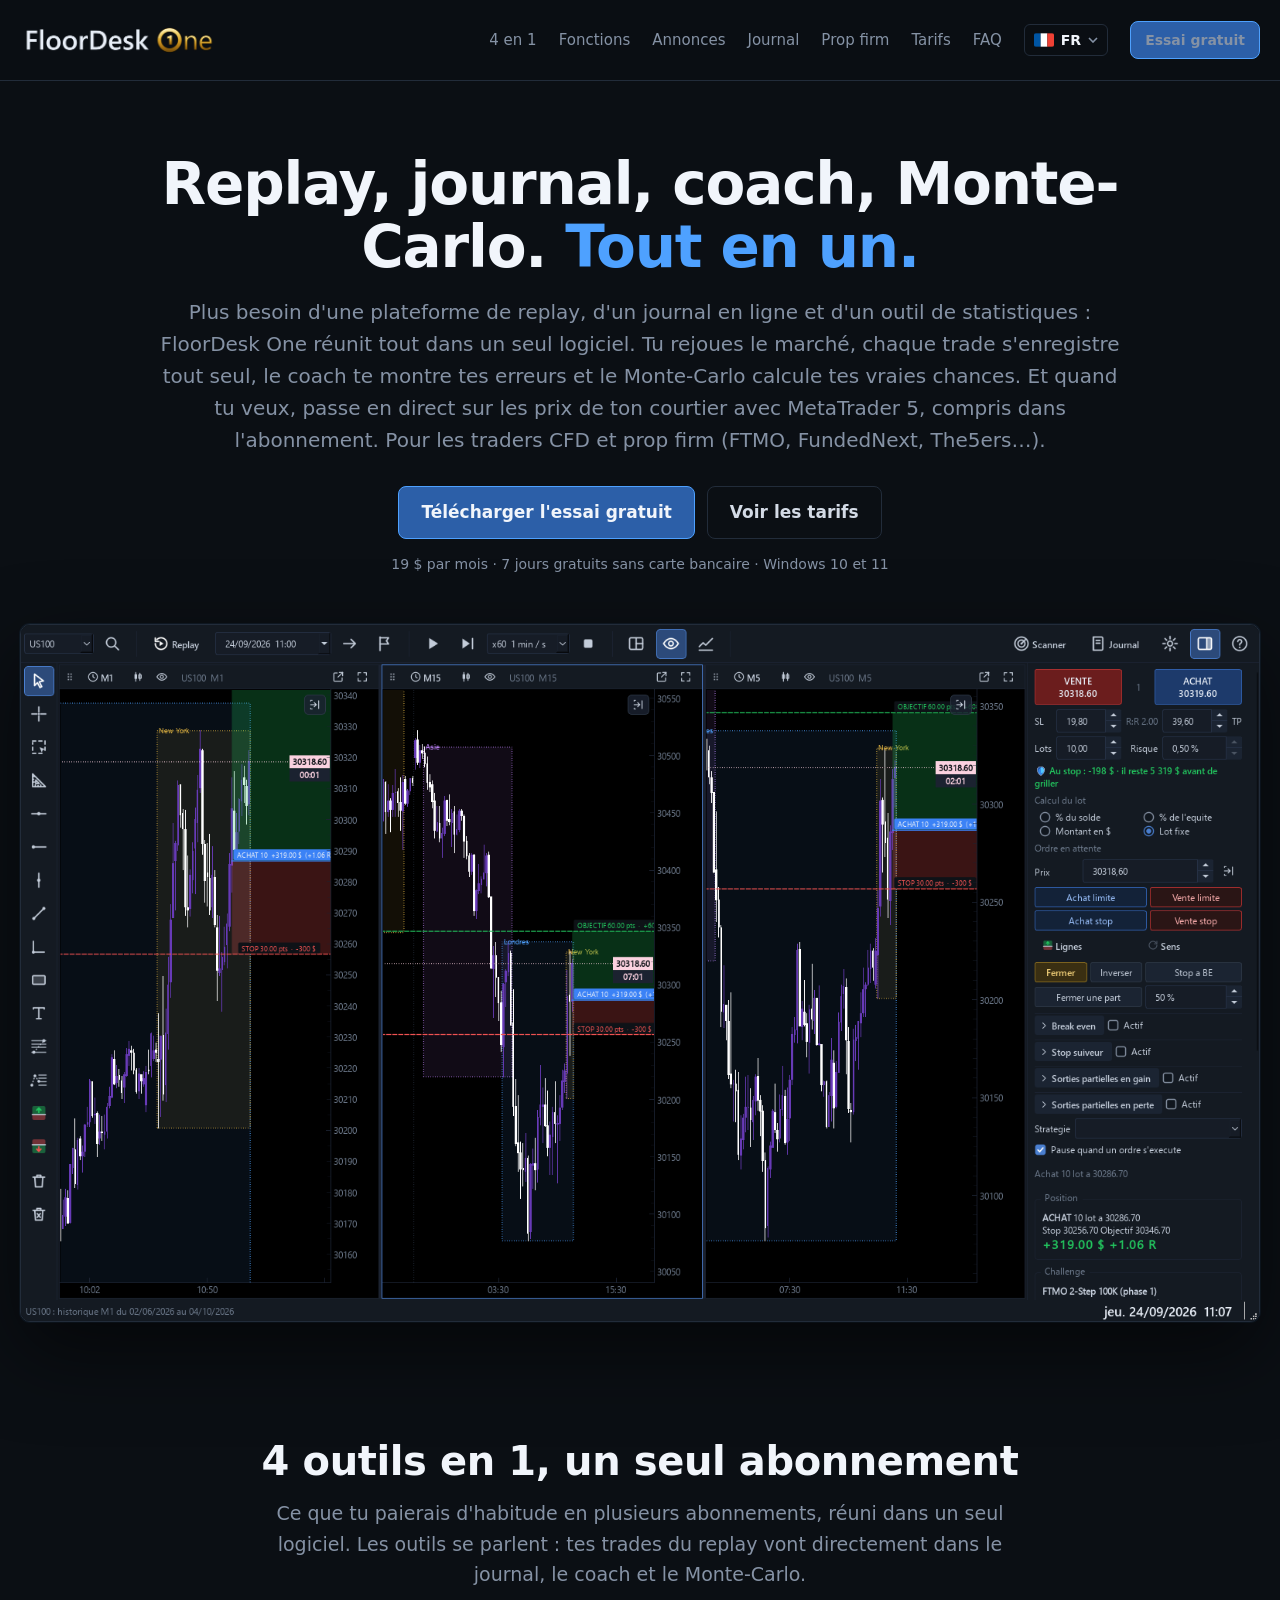
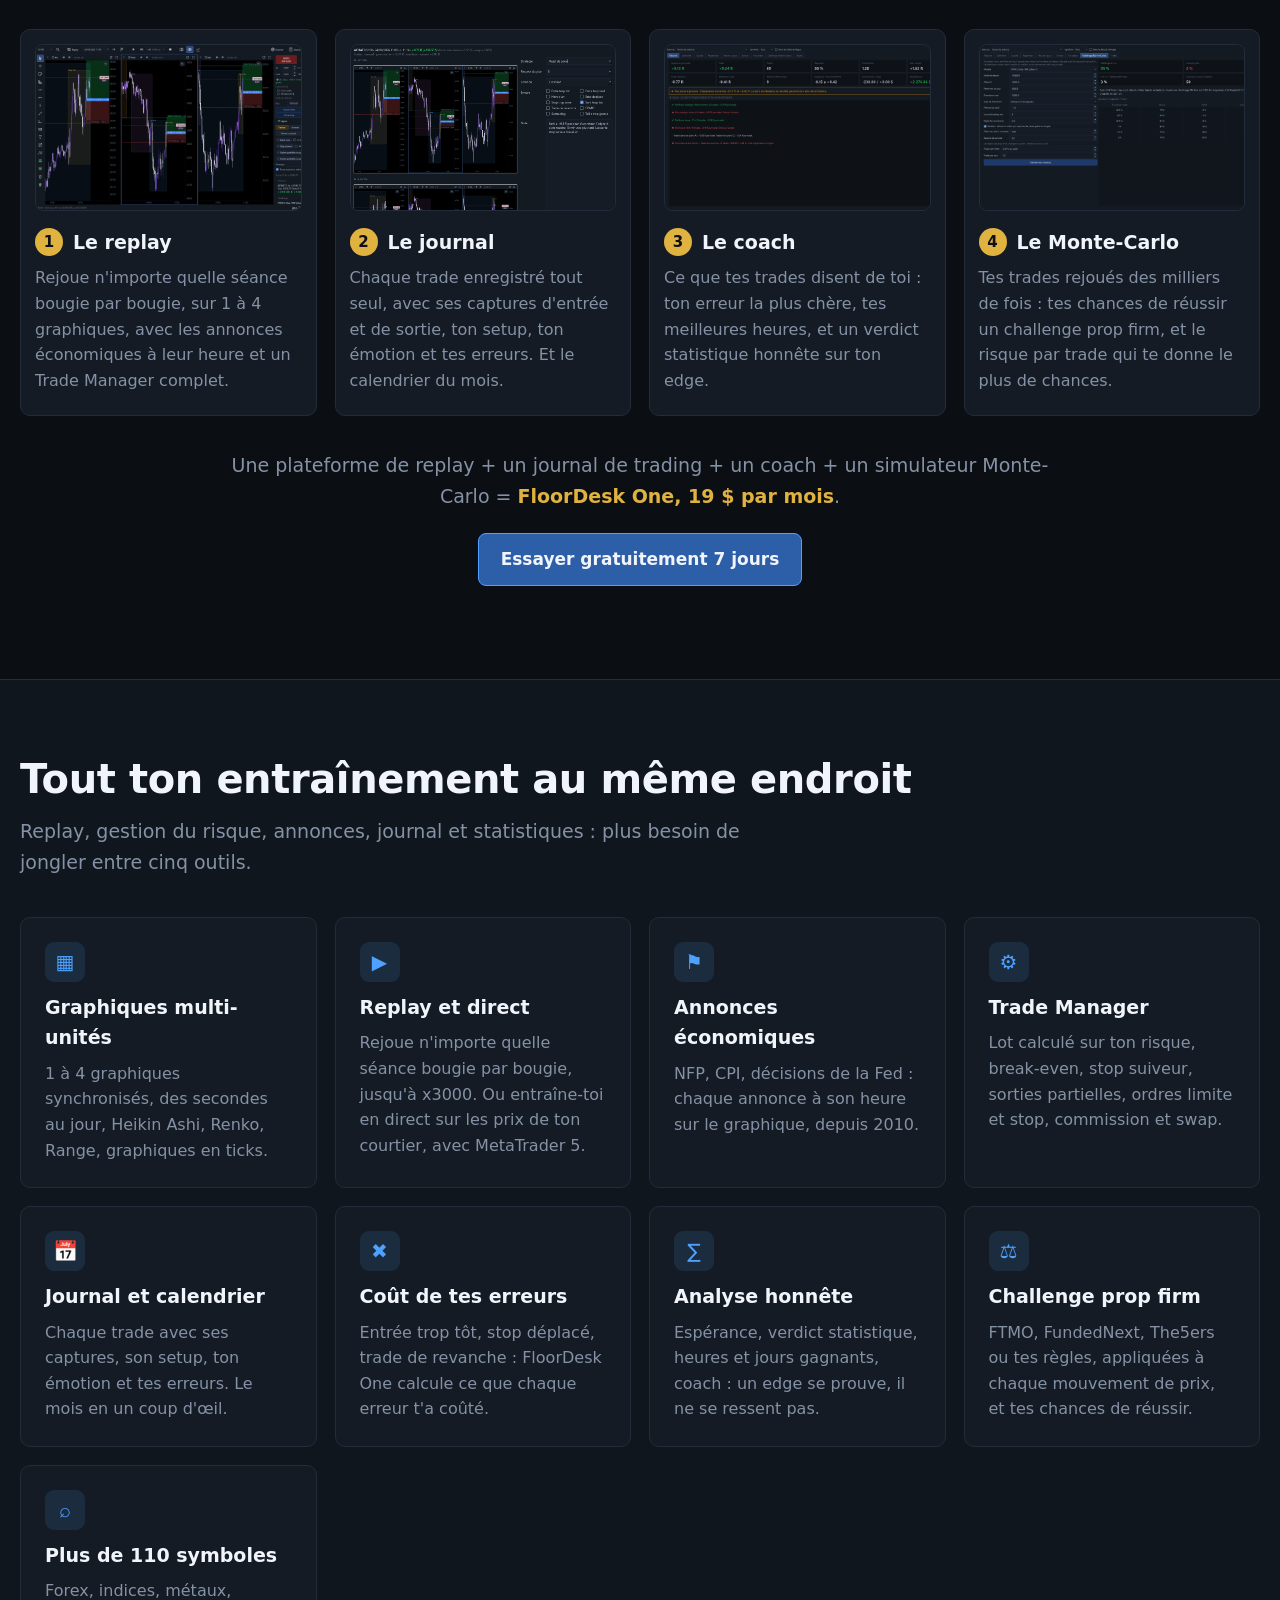
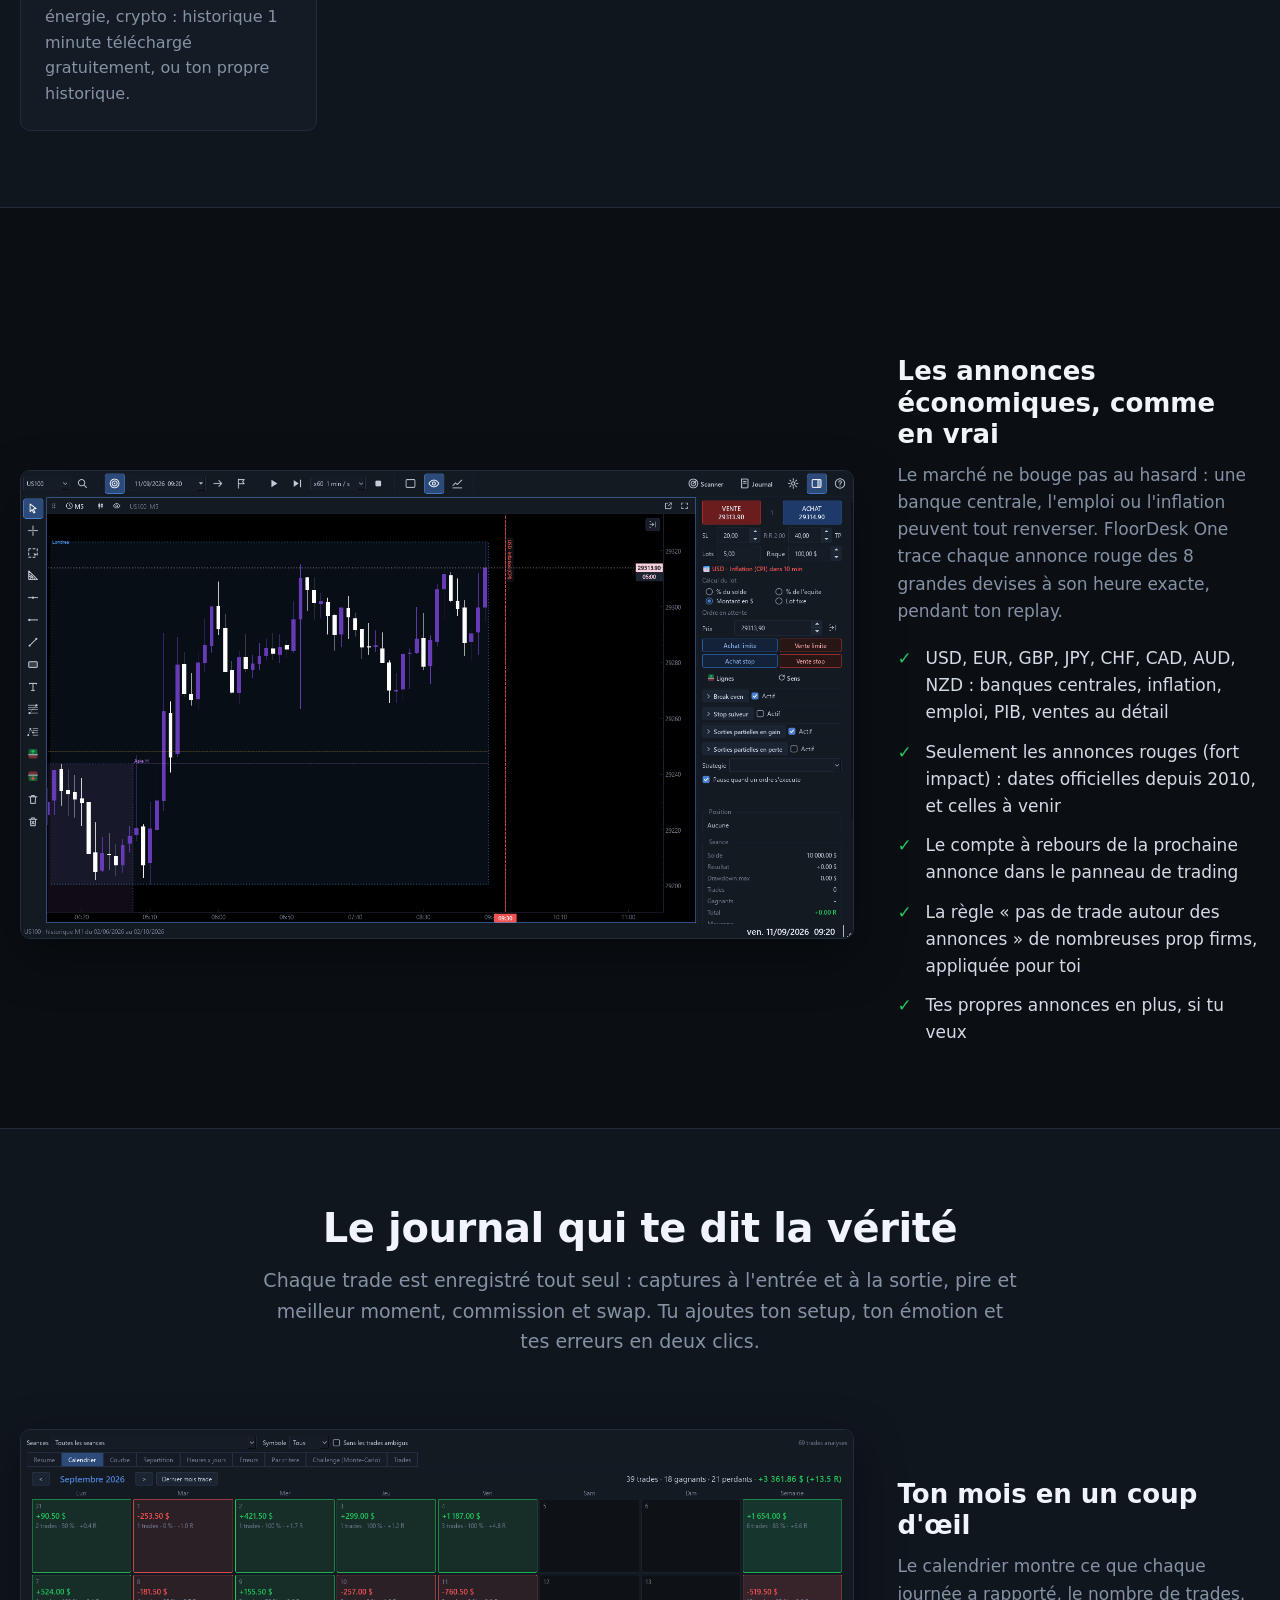
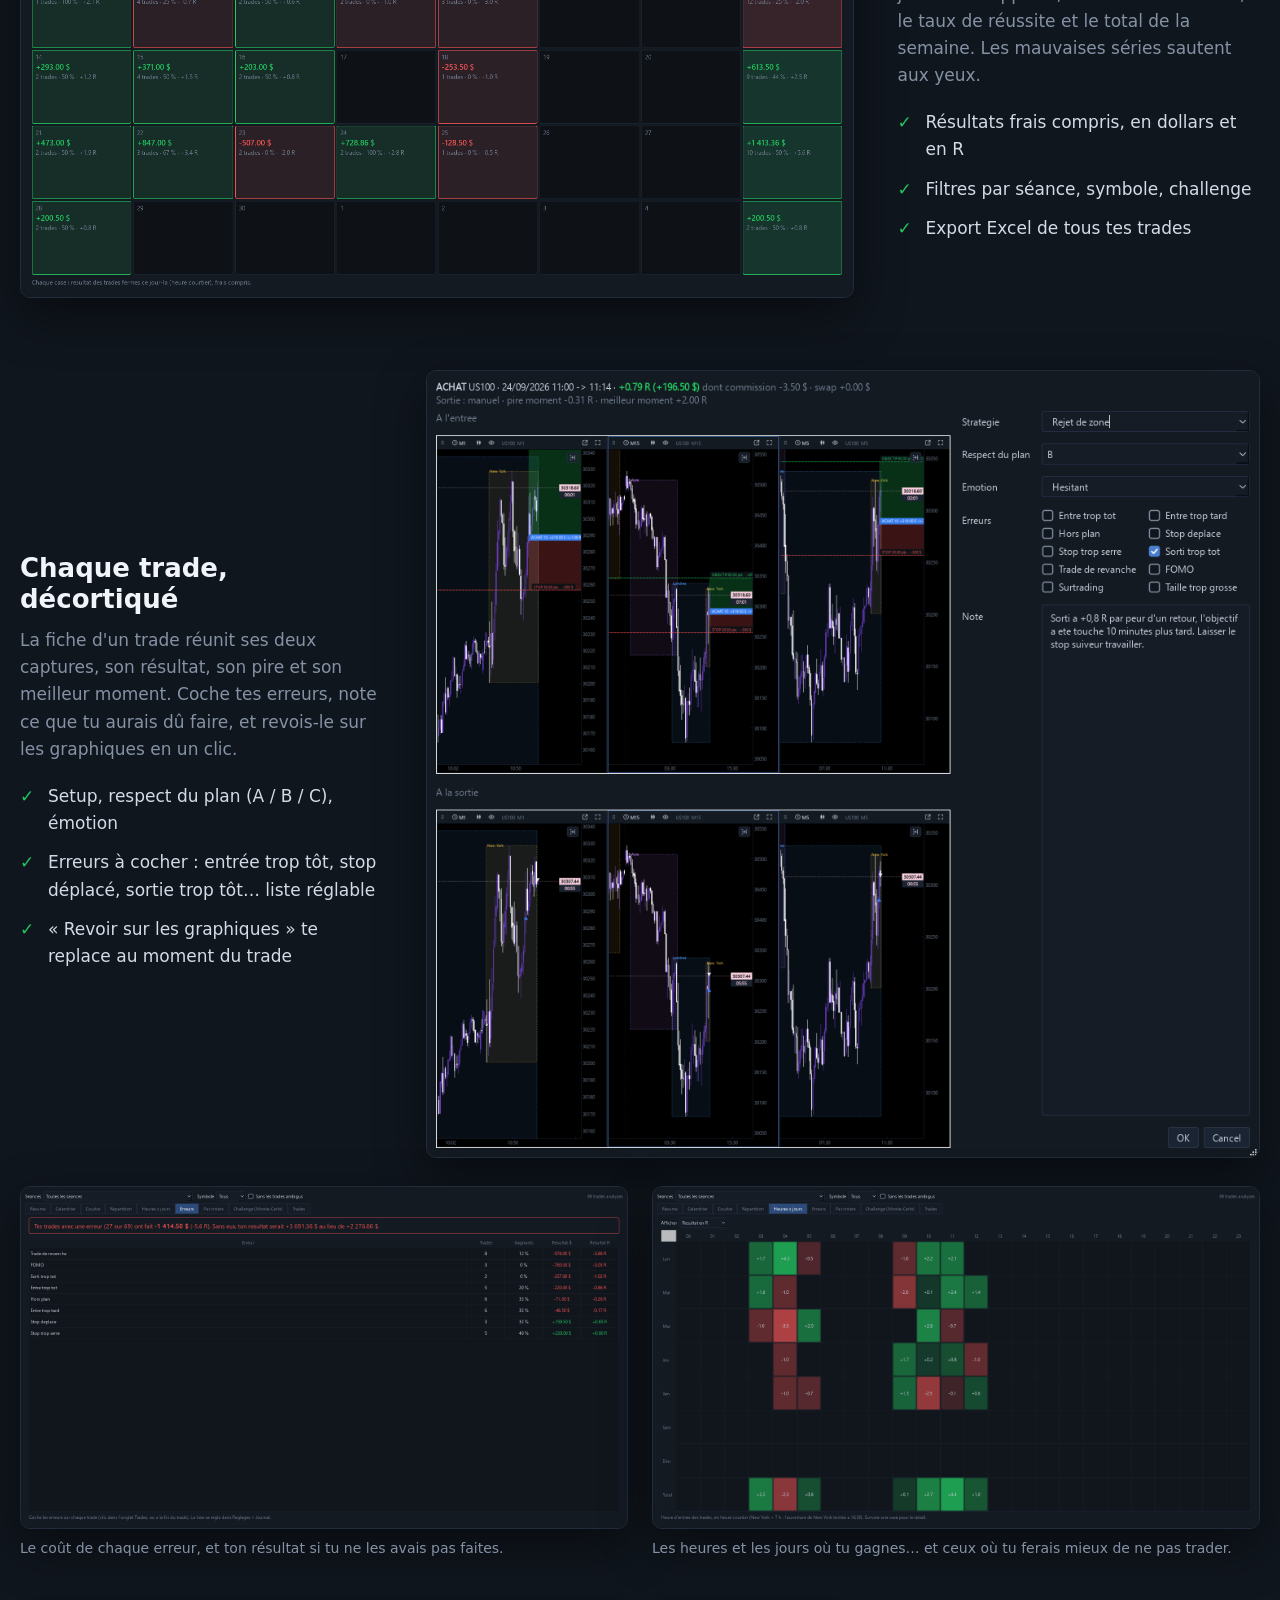
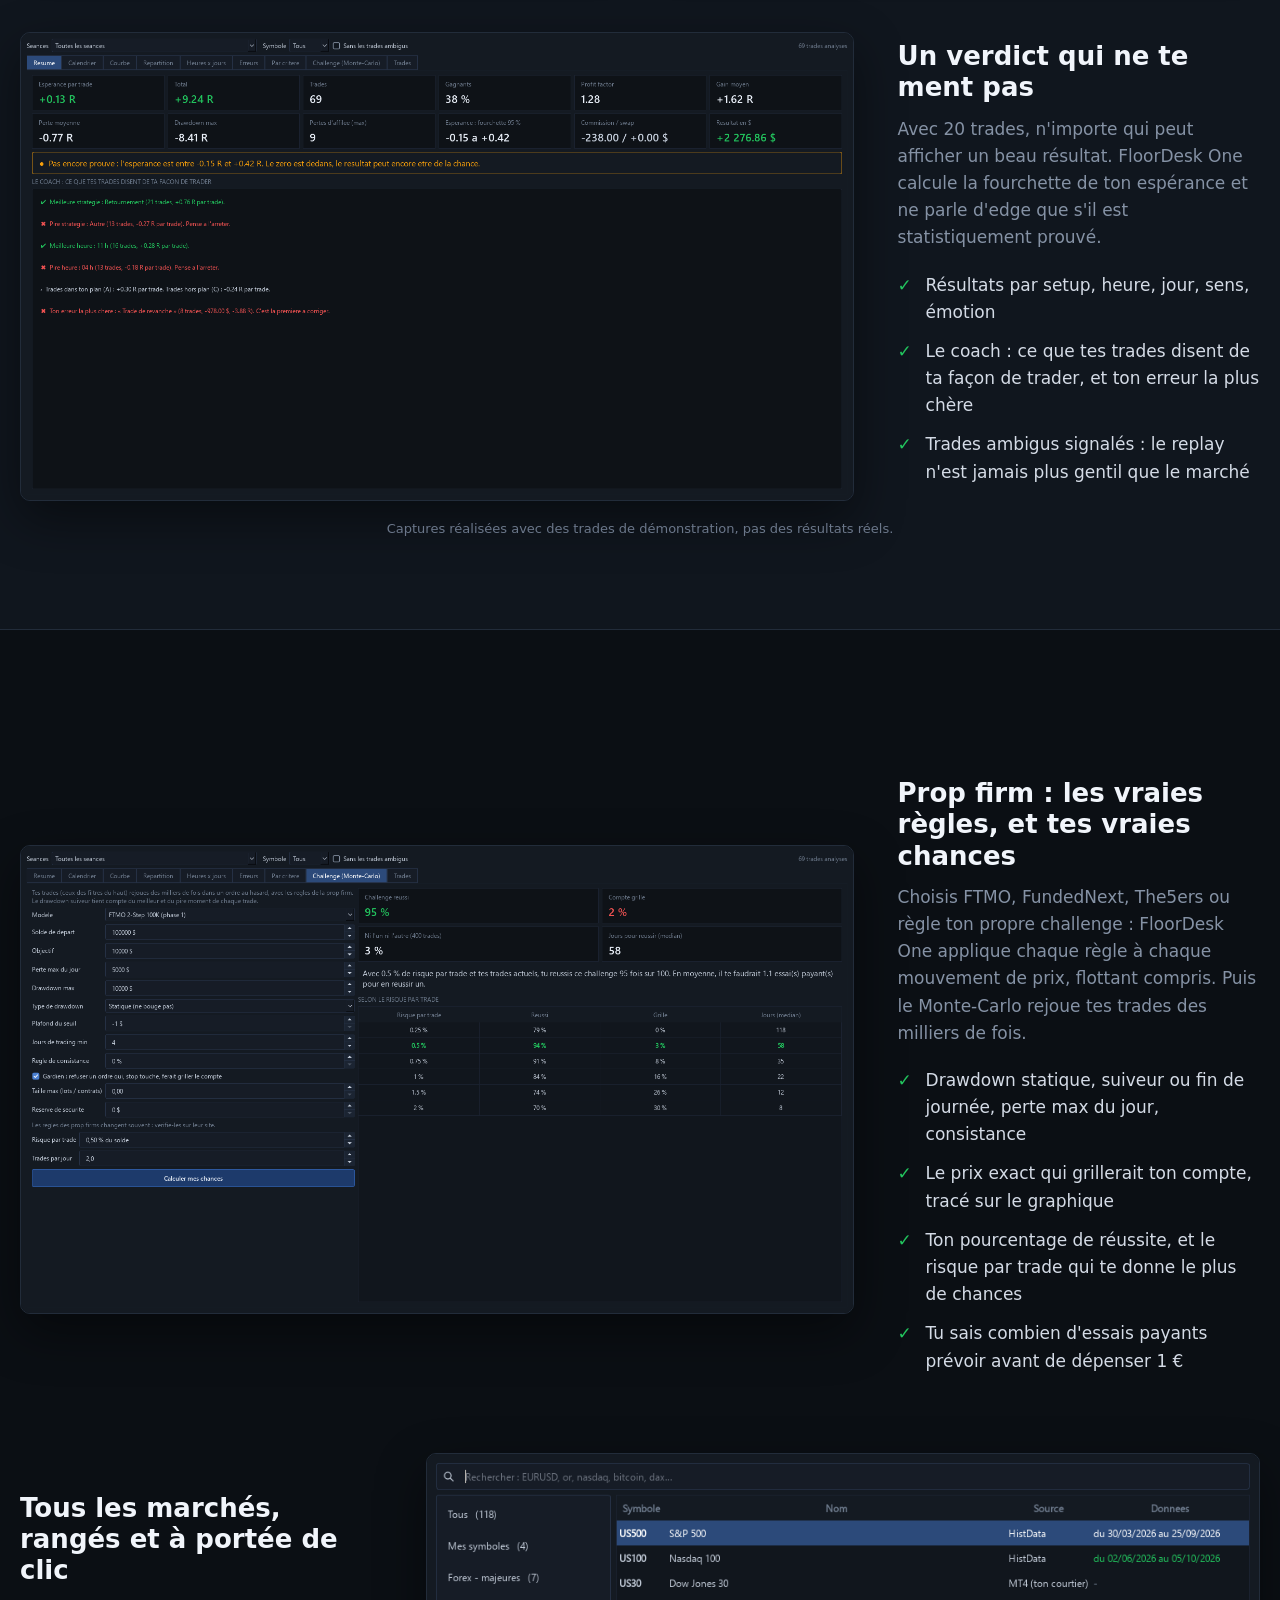
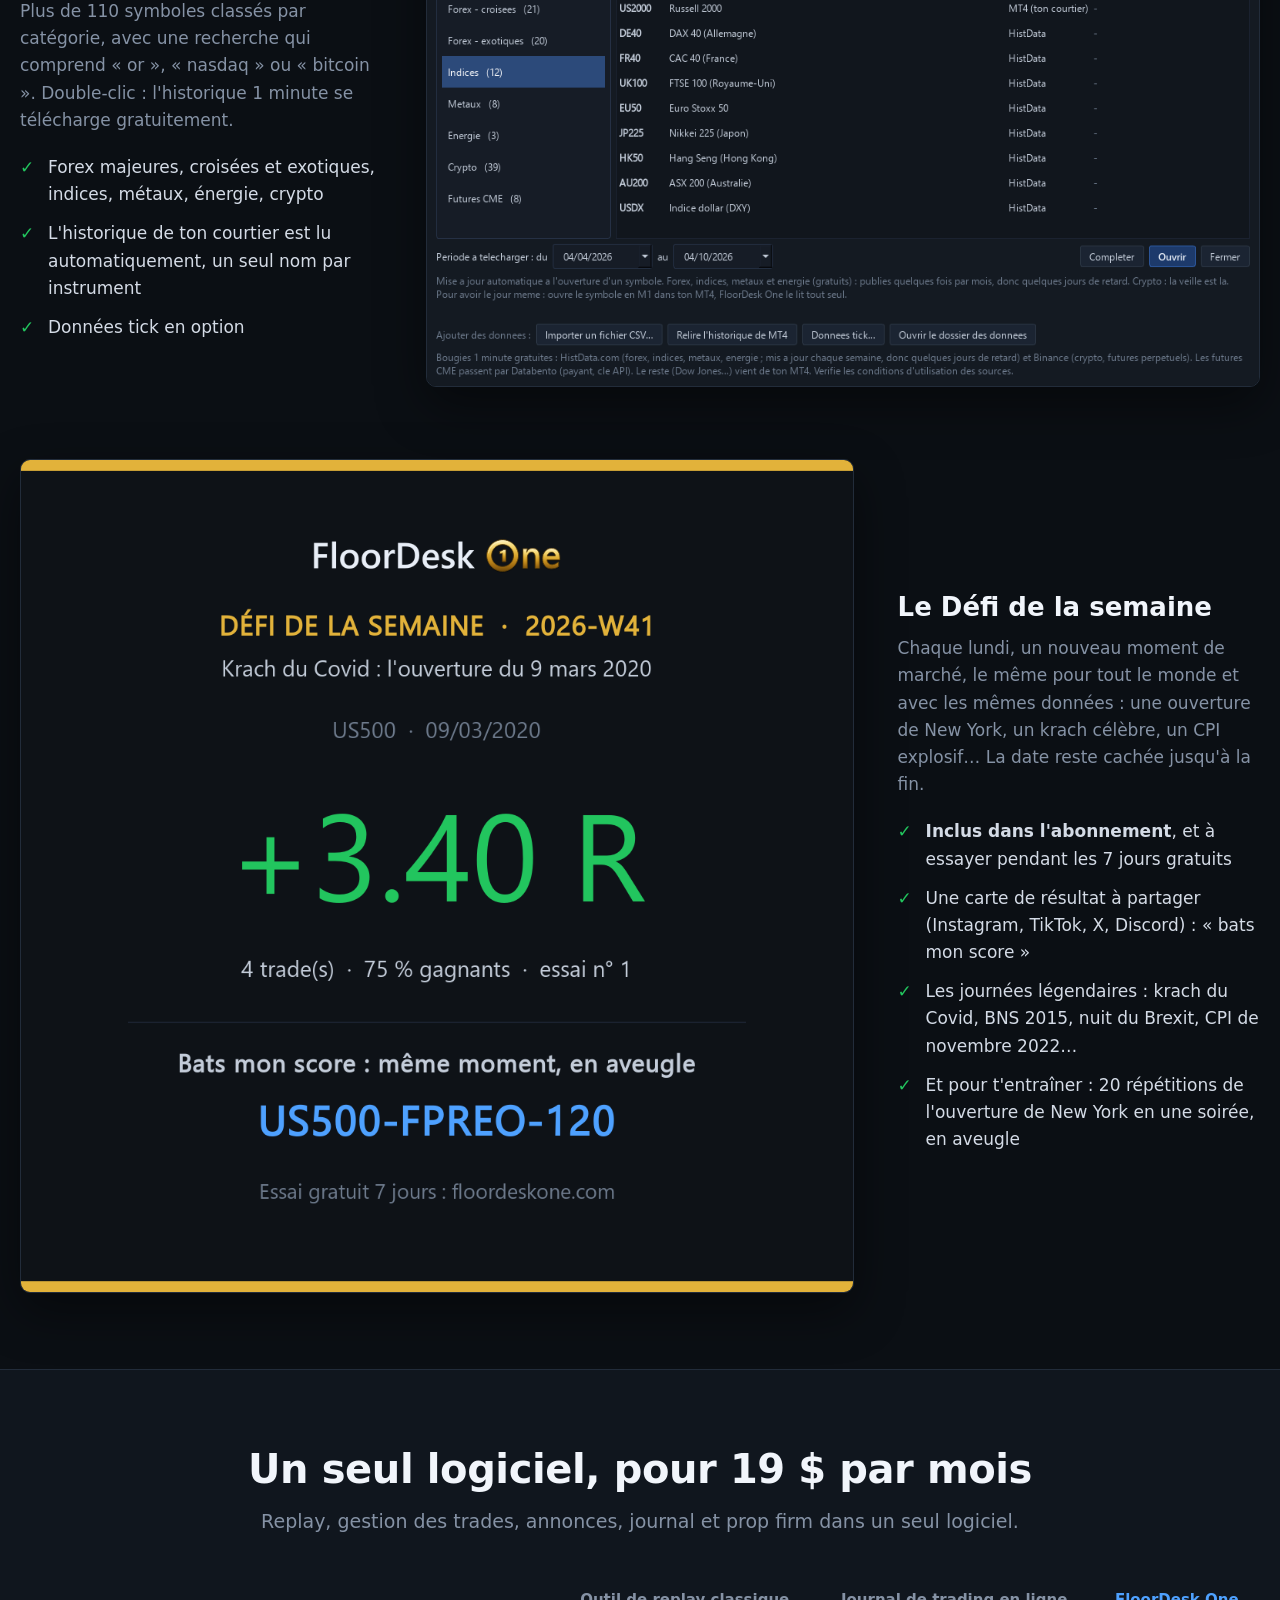
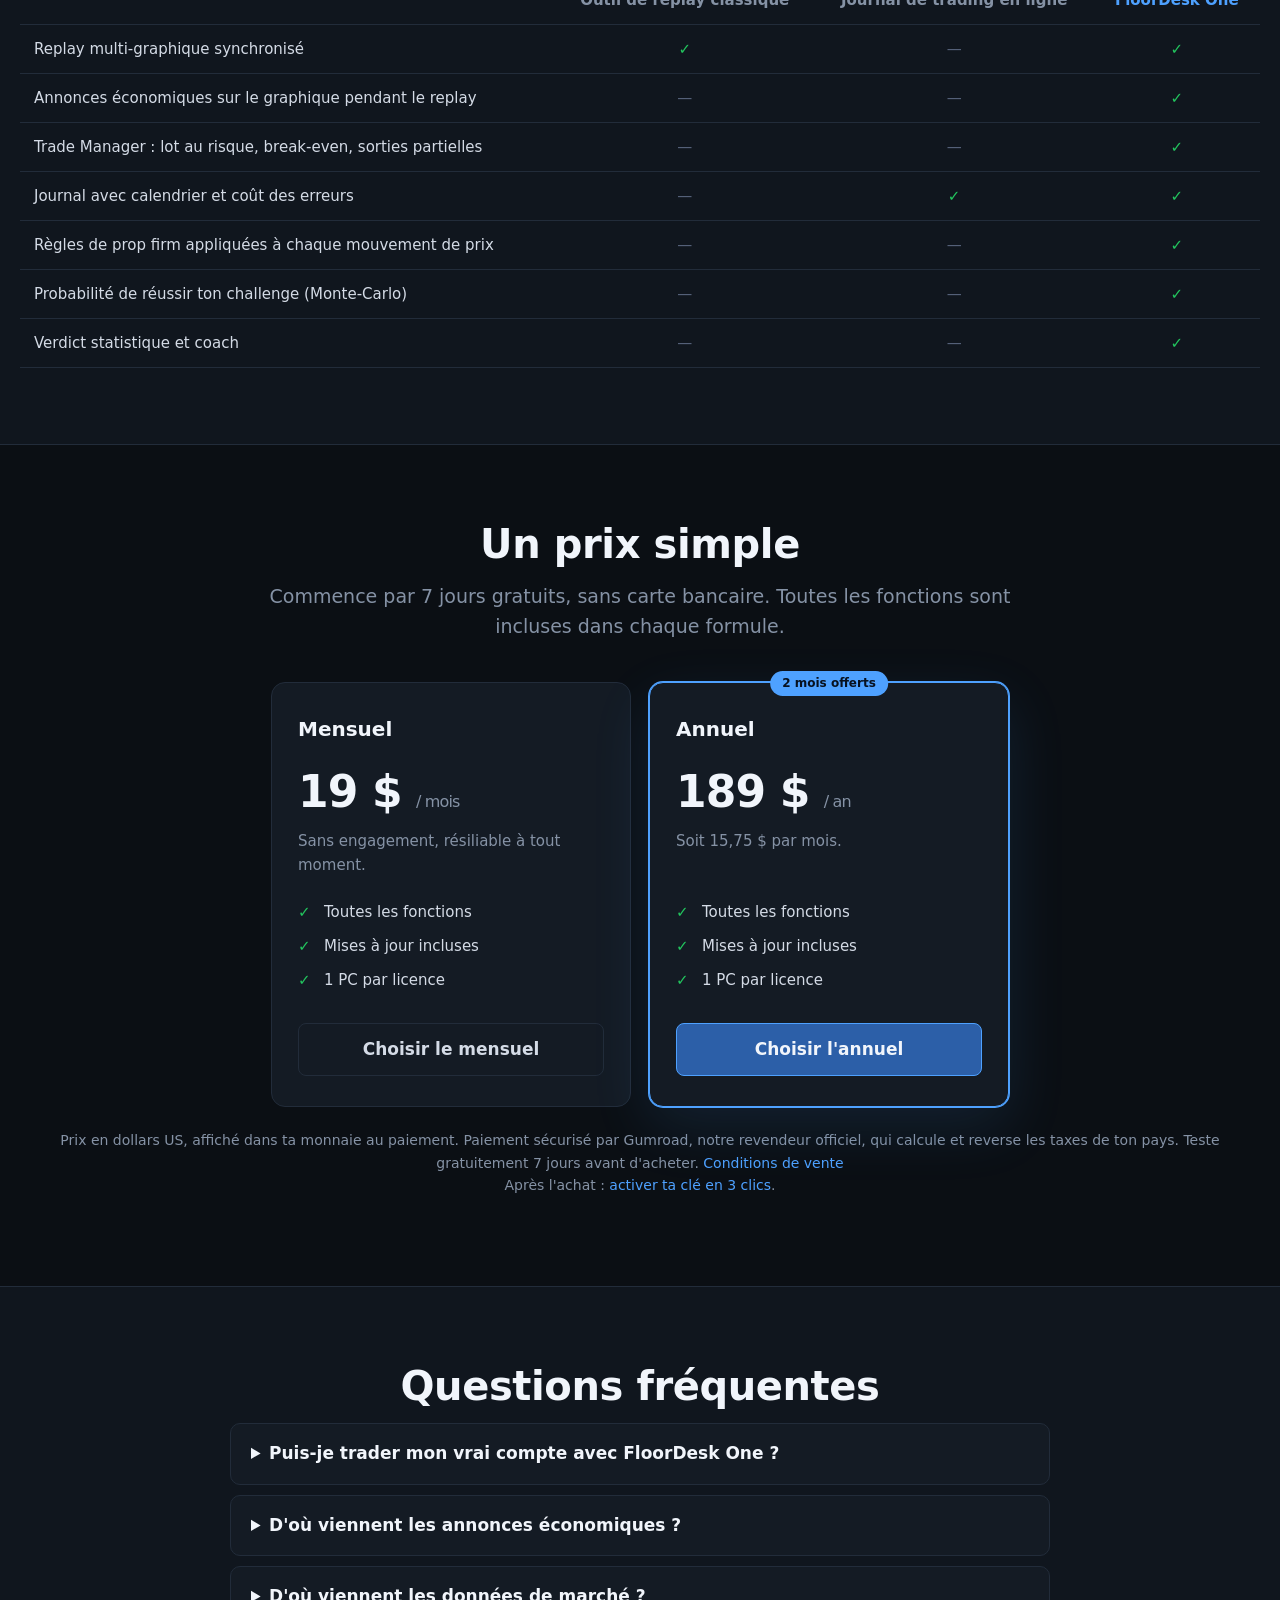
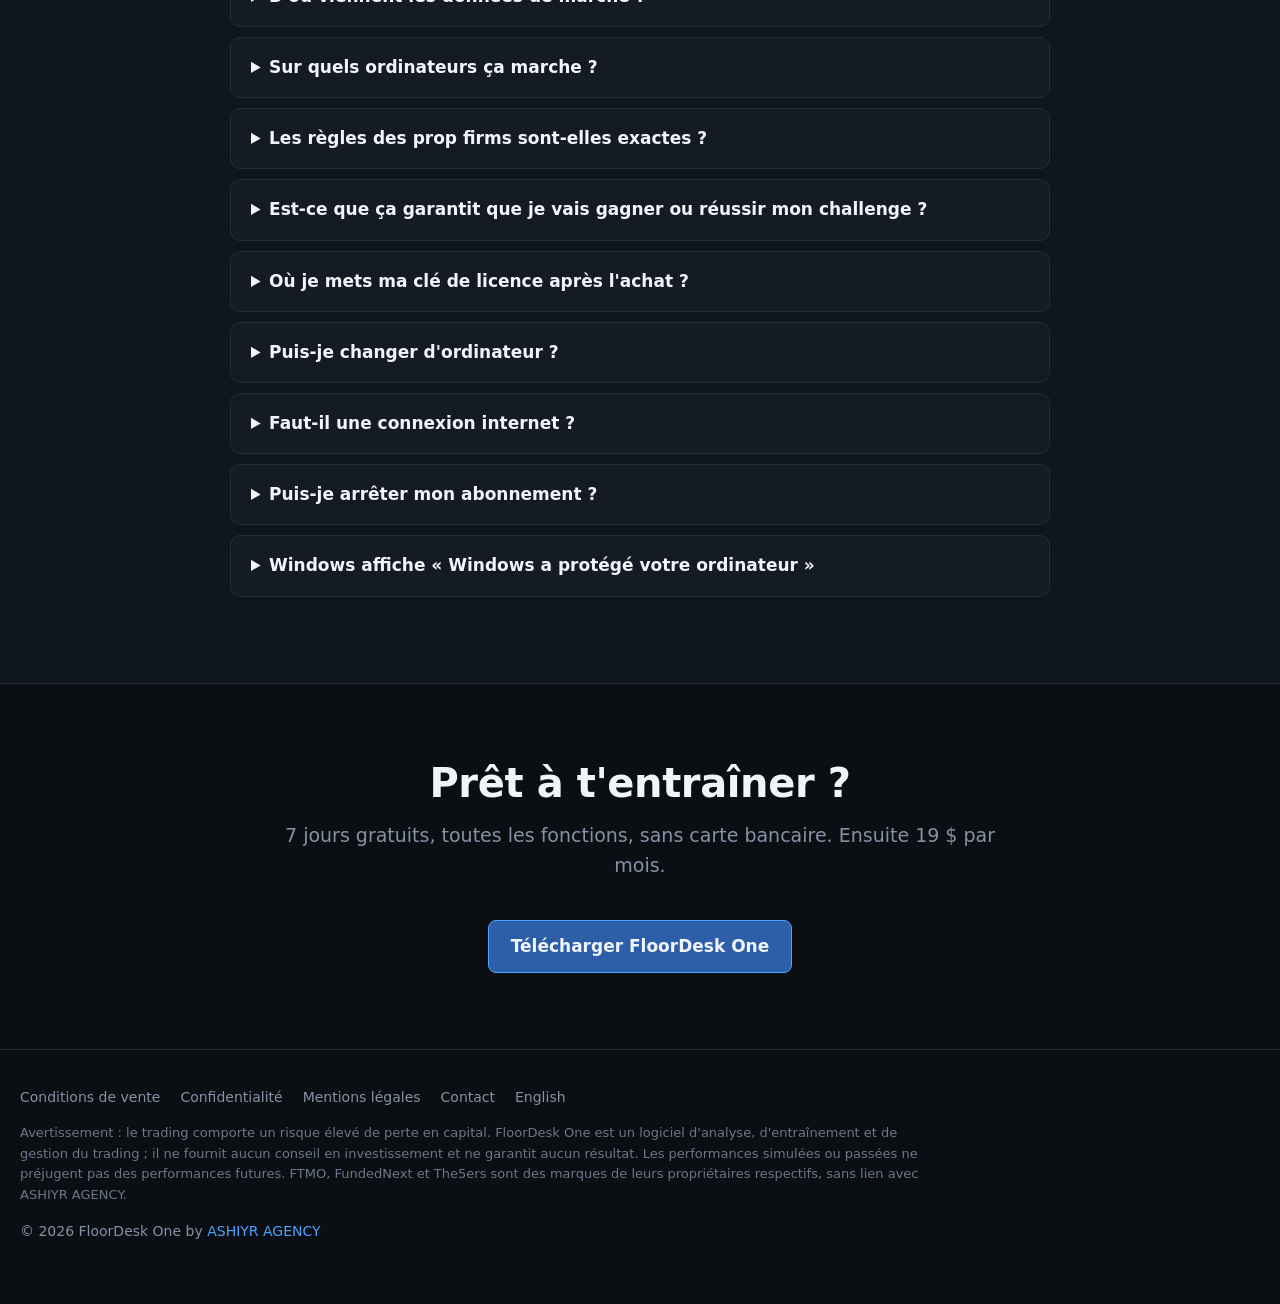
==== commit 03900feb: "Site du 08/10/2026 14:16" ====
--- a/index.html
+++ b/index.html
@@ -327,7 +327,7 @@
       logiciel d'analyse, d'entraînement et de gestion du trading ; il ne fournit aucun conseil en investissement et ne
       garantit aucun résultat. Les performances simulées ou passées ne préjugent pas des performances futures. FTMO,
       FundedNext et The5ers sont des marques de leurs propriétaires respectifs, sans lien avec ASHIYR AGENCY.</p>
-    <p>© 2026 ASHIYR AGENCY</p>
+    <p>© 2026 FloorDesk One by <a href="https://ashiyr-agency.com" rel="noopener">ASHIYR AGENCY</a></p>
   </div>
 </footer>
 <script>document.addEventListener("click",function(e){document.querySelectorAll("details.langues[open]").forEach(function(d){if(!d.contains(e.target))d.removeAttribute("open")})});</script>
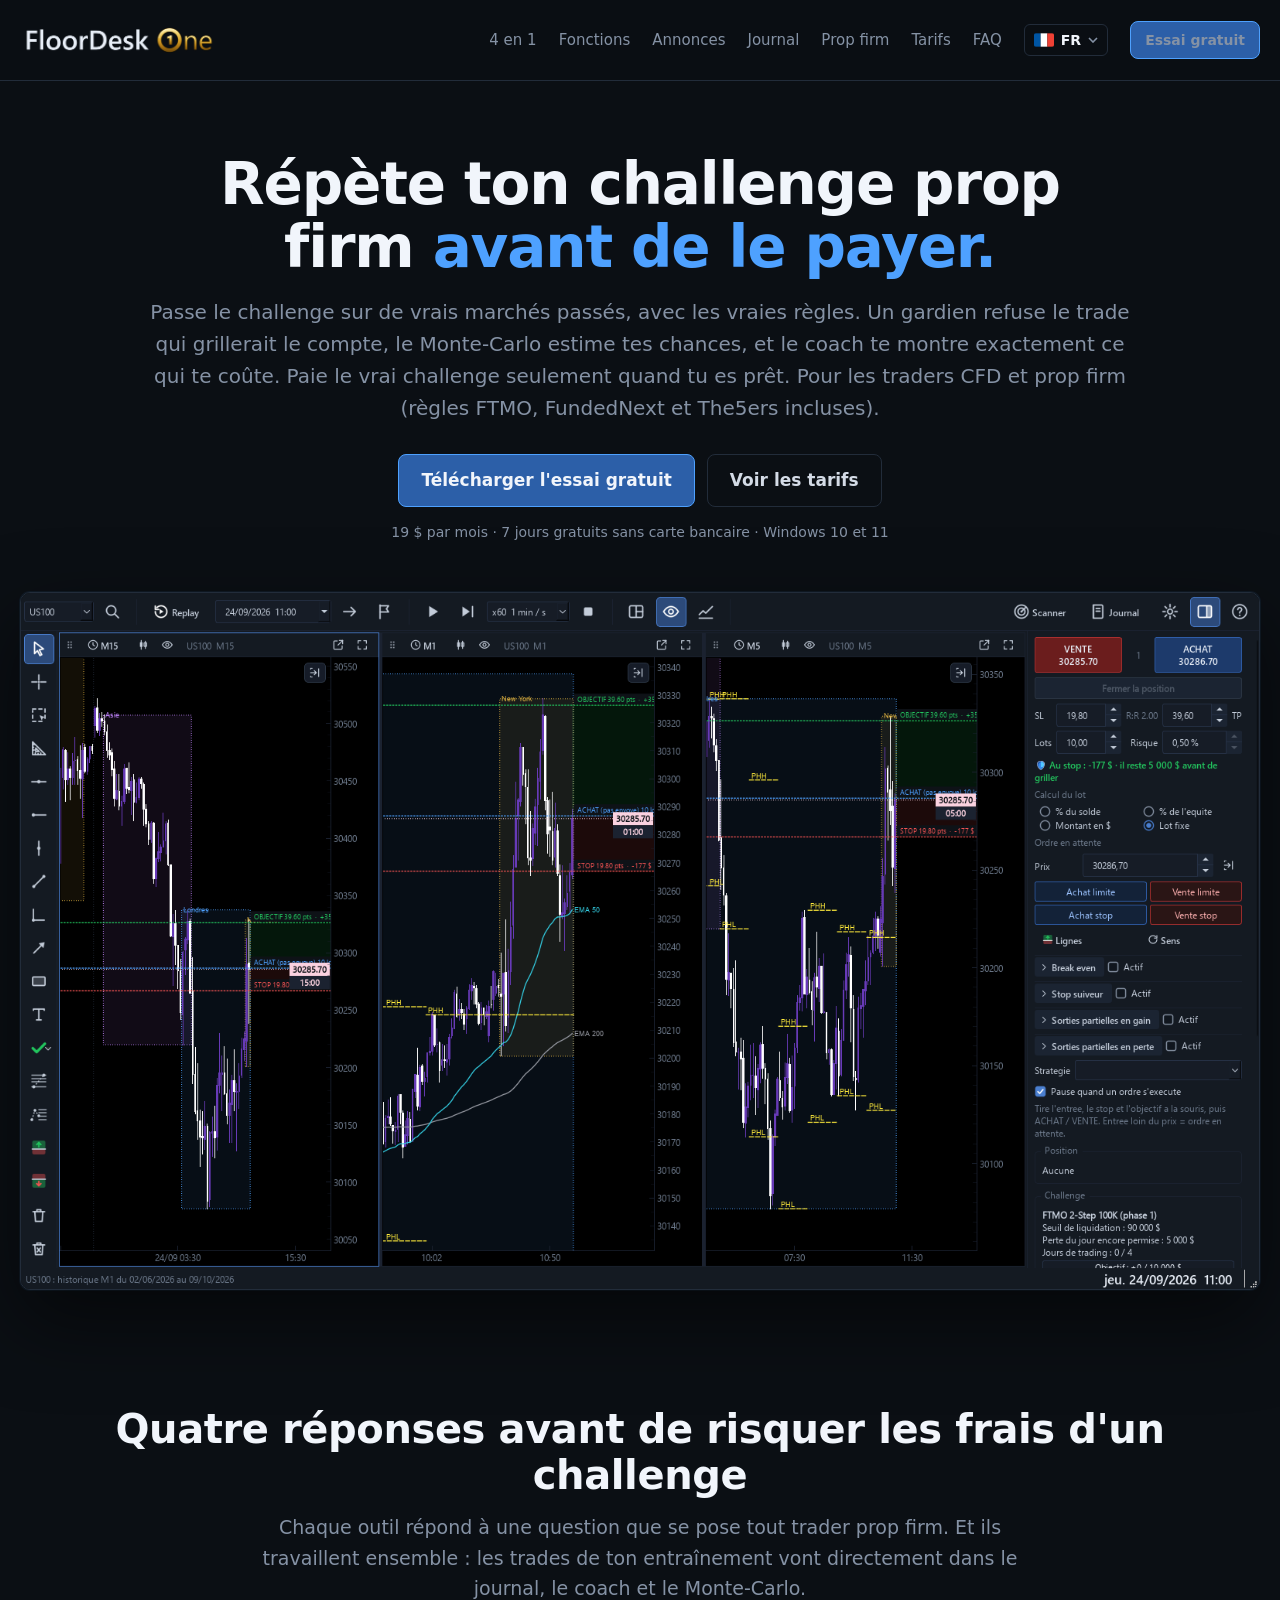
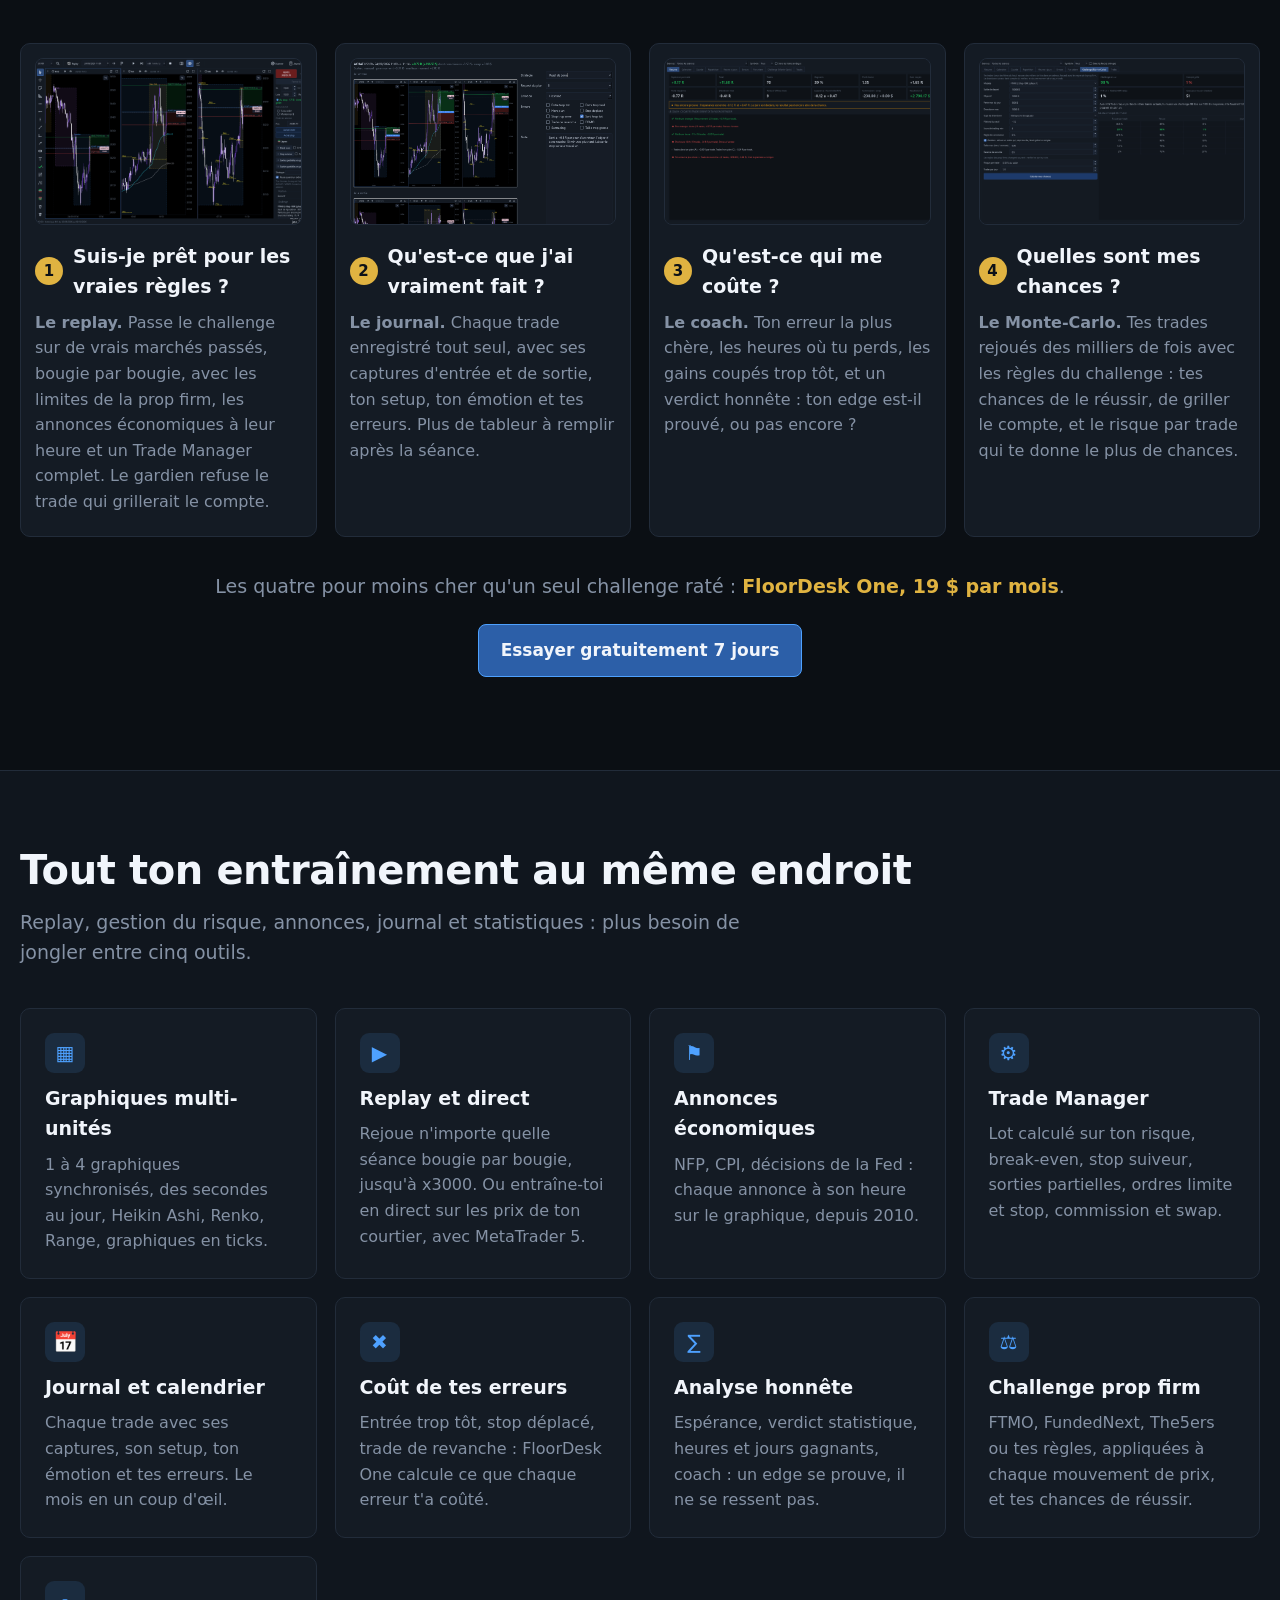
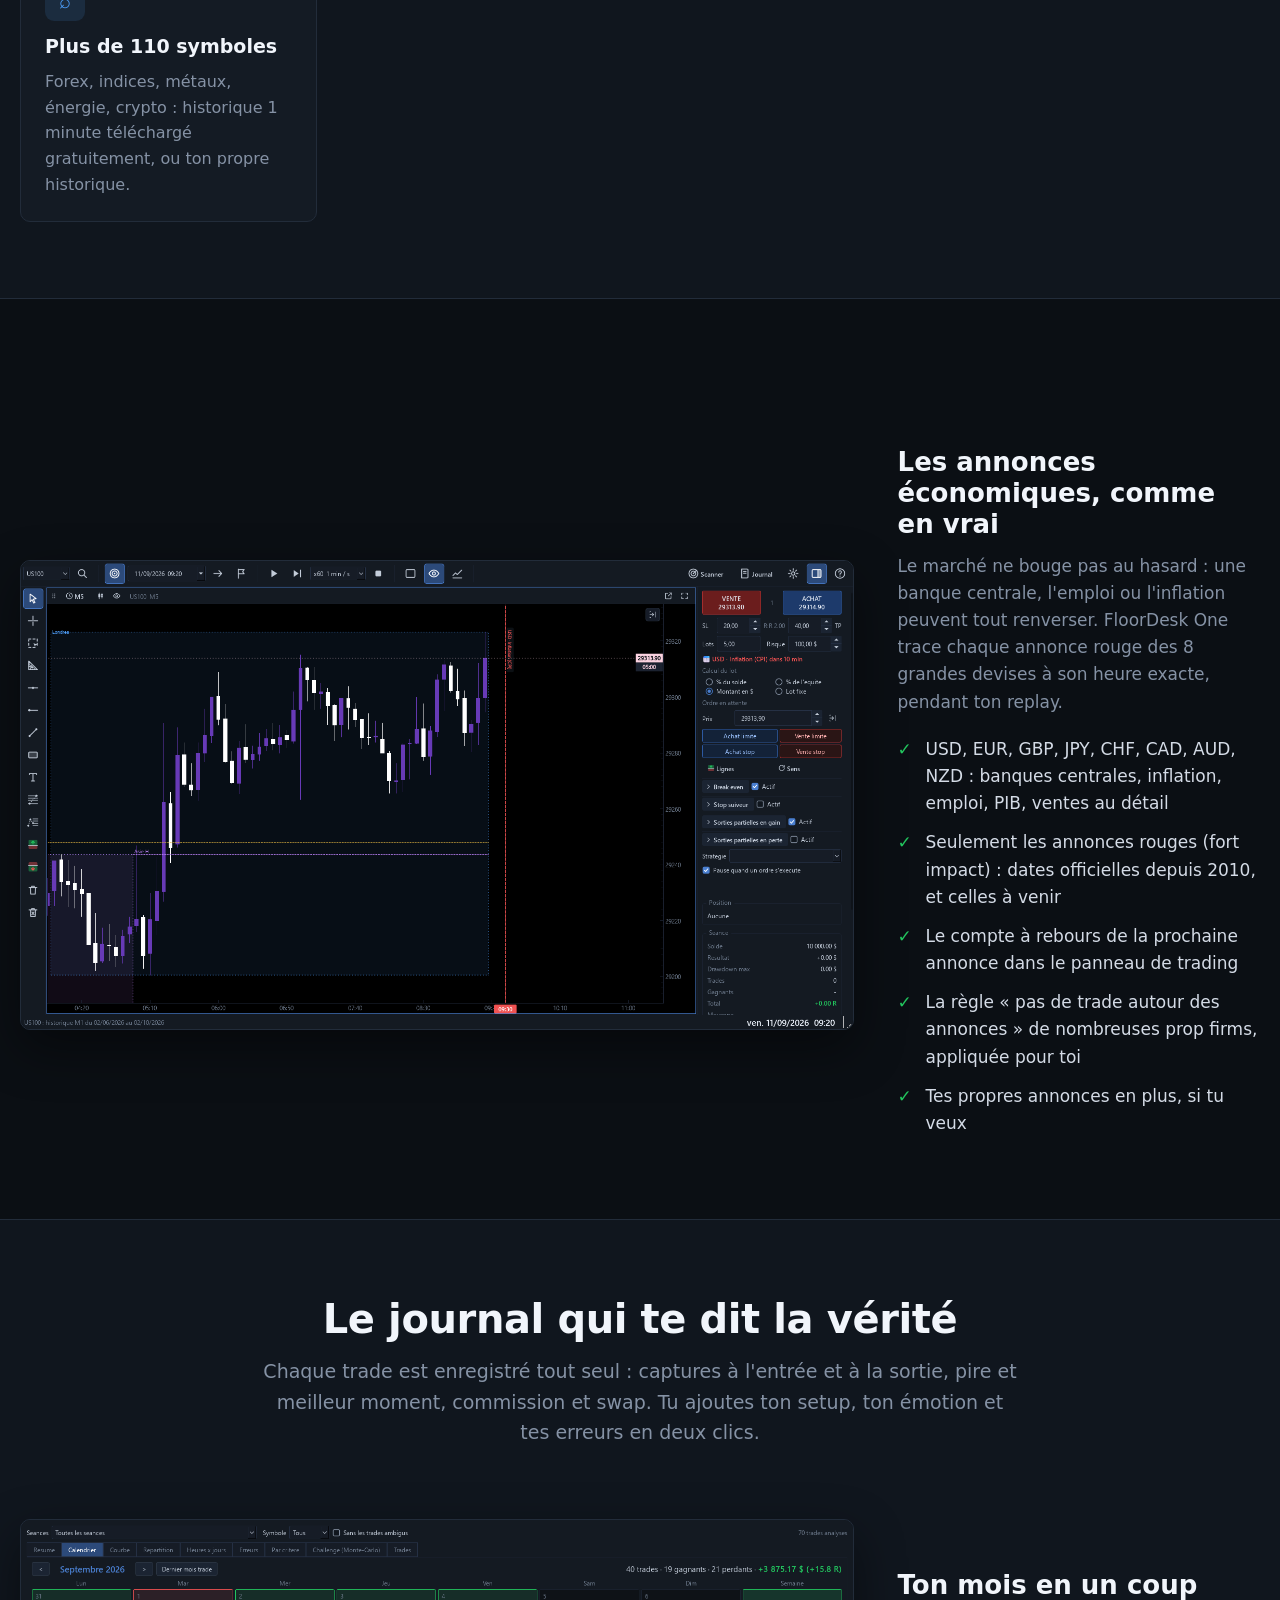
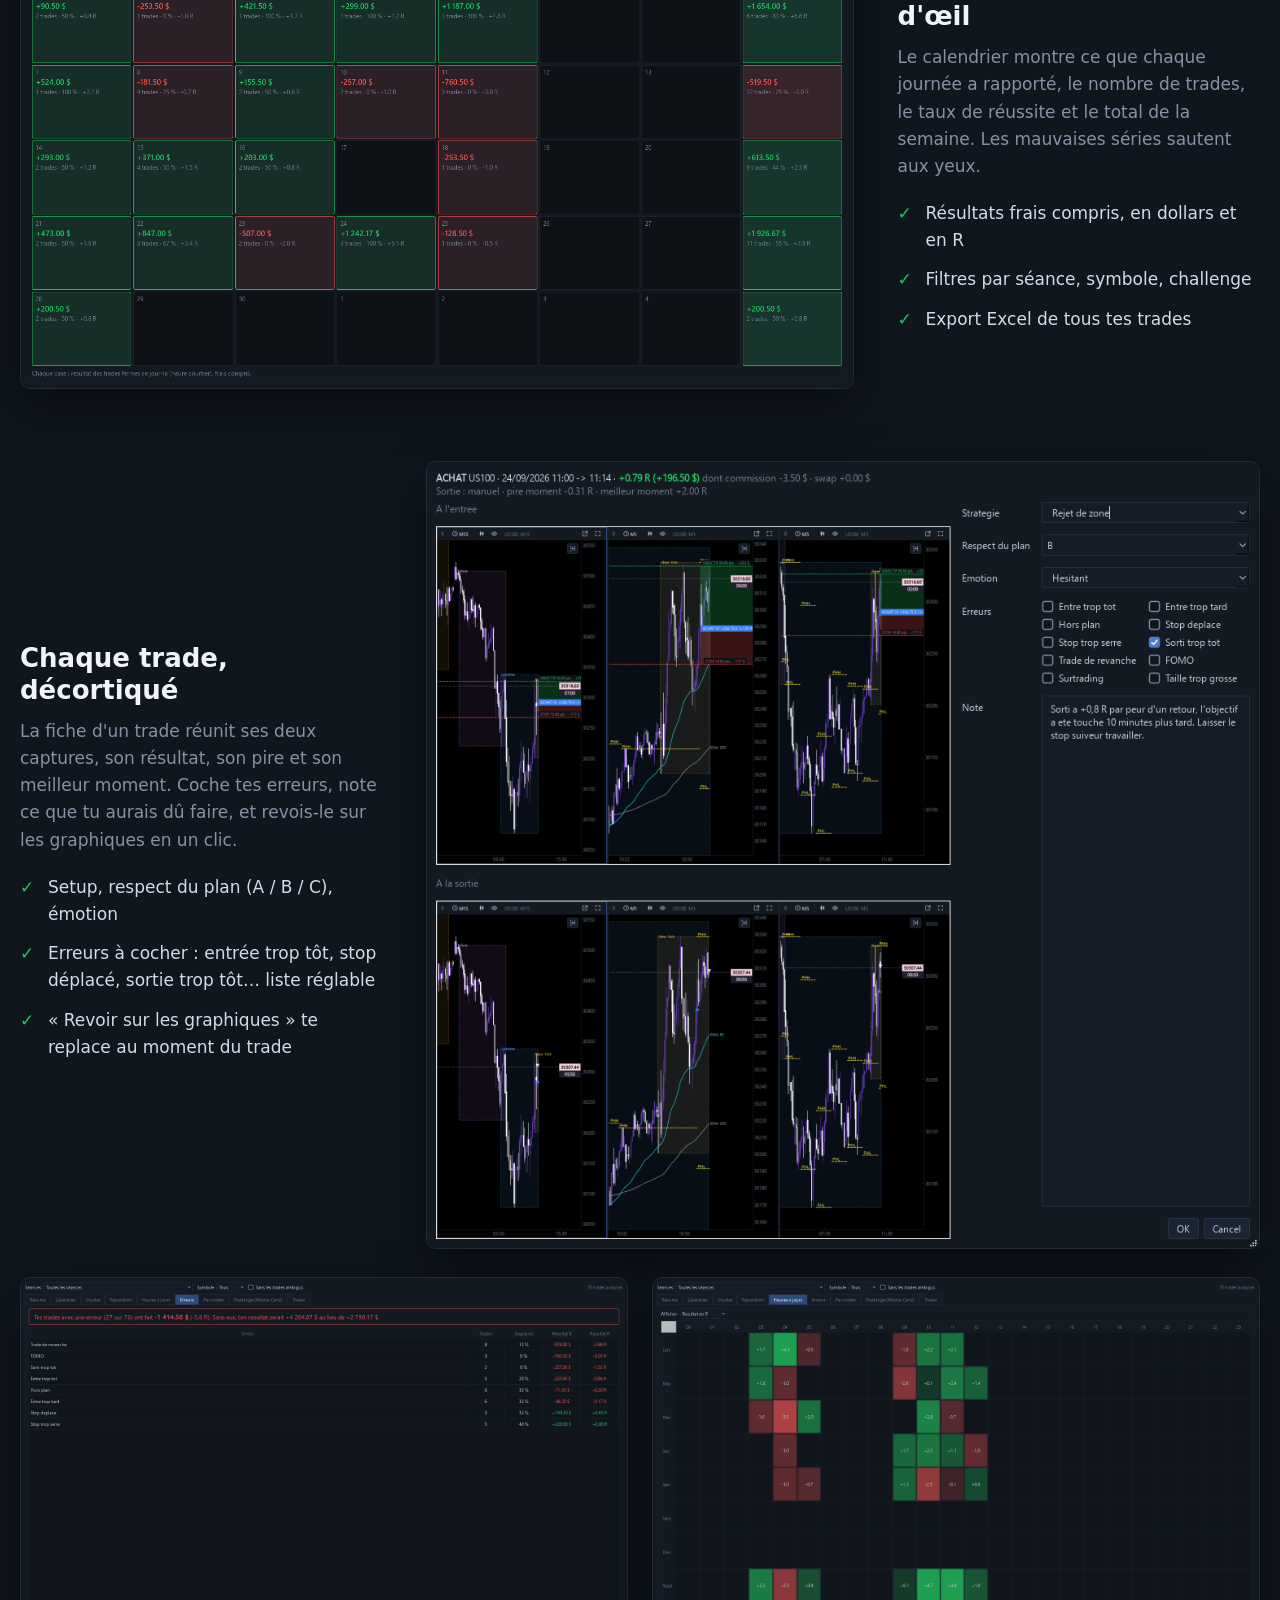
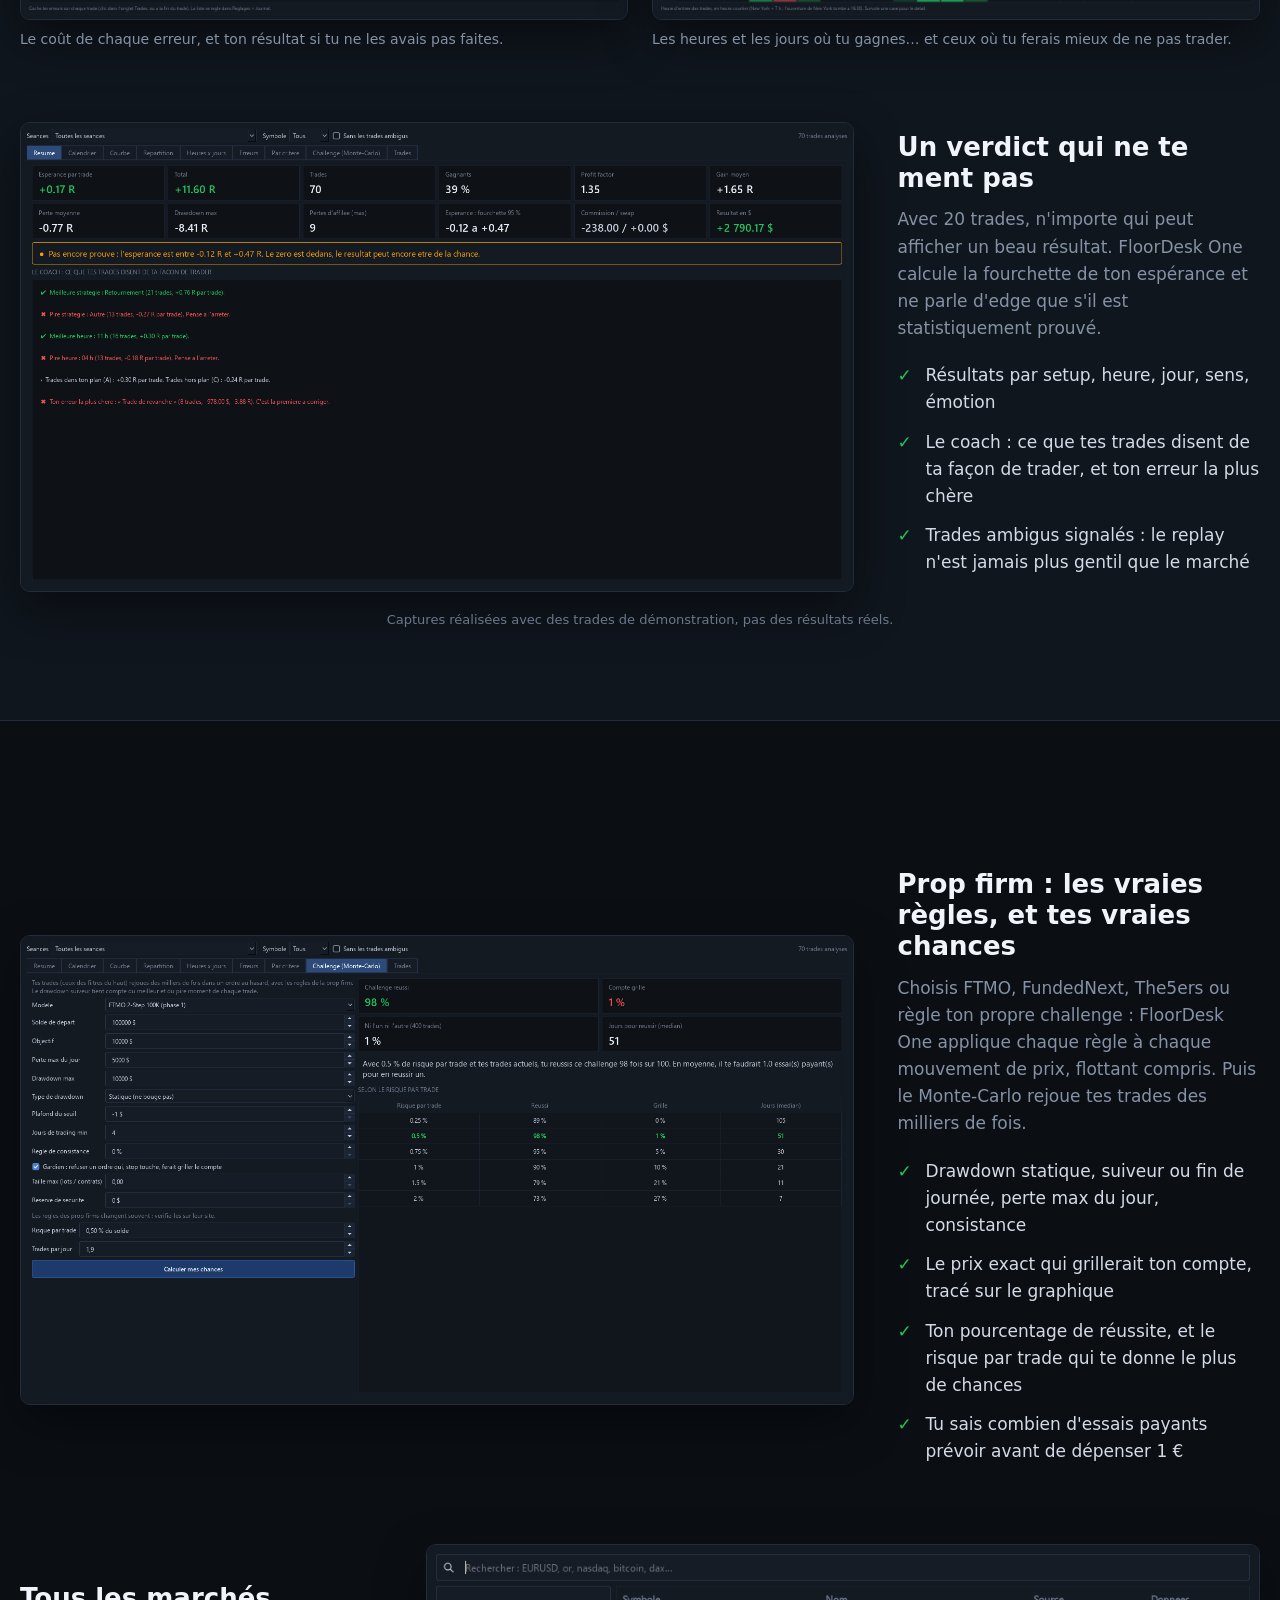
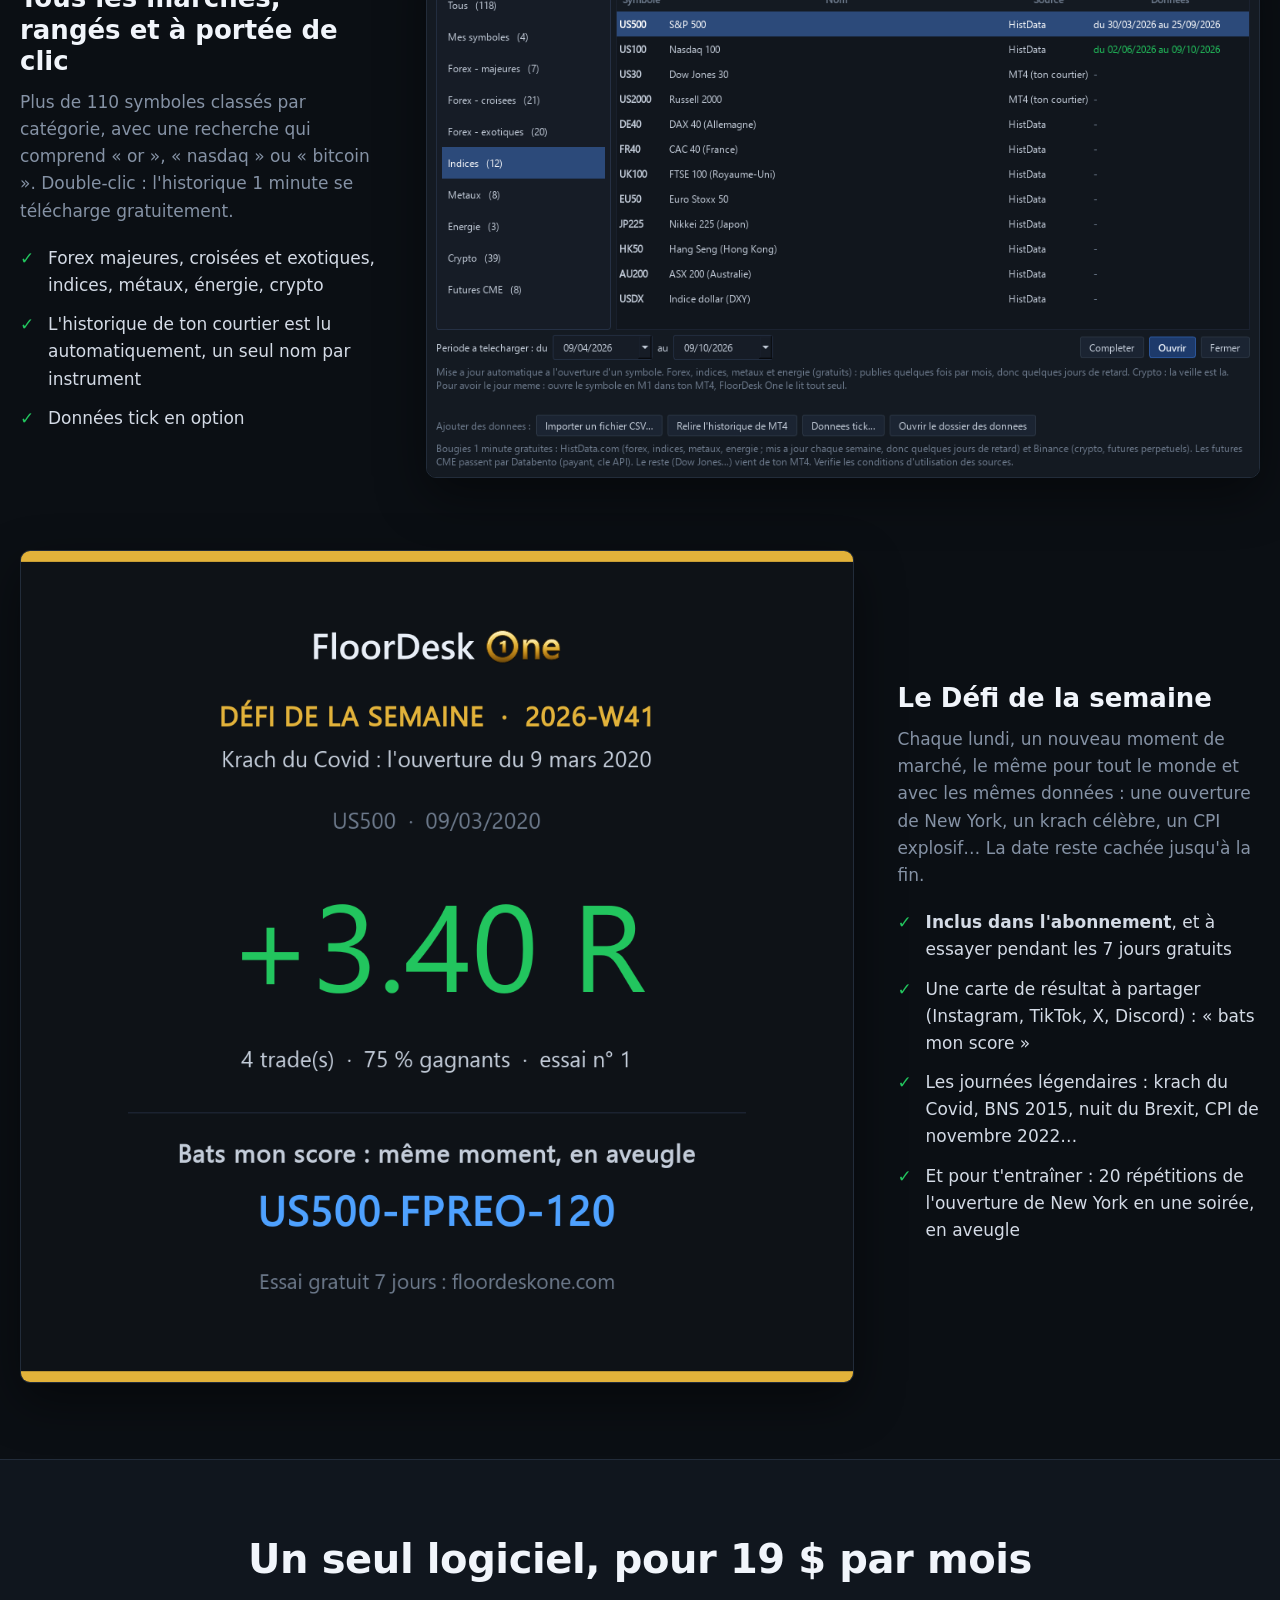
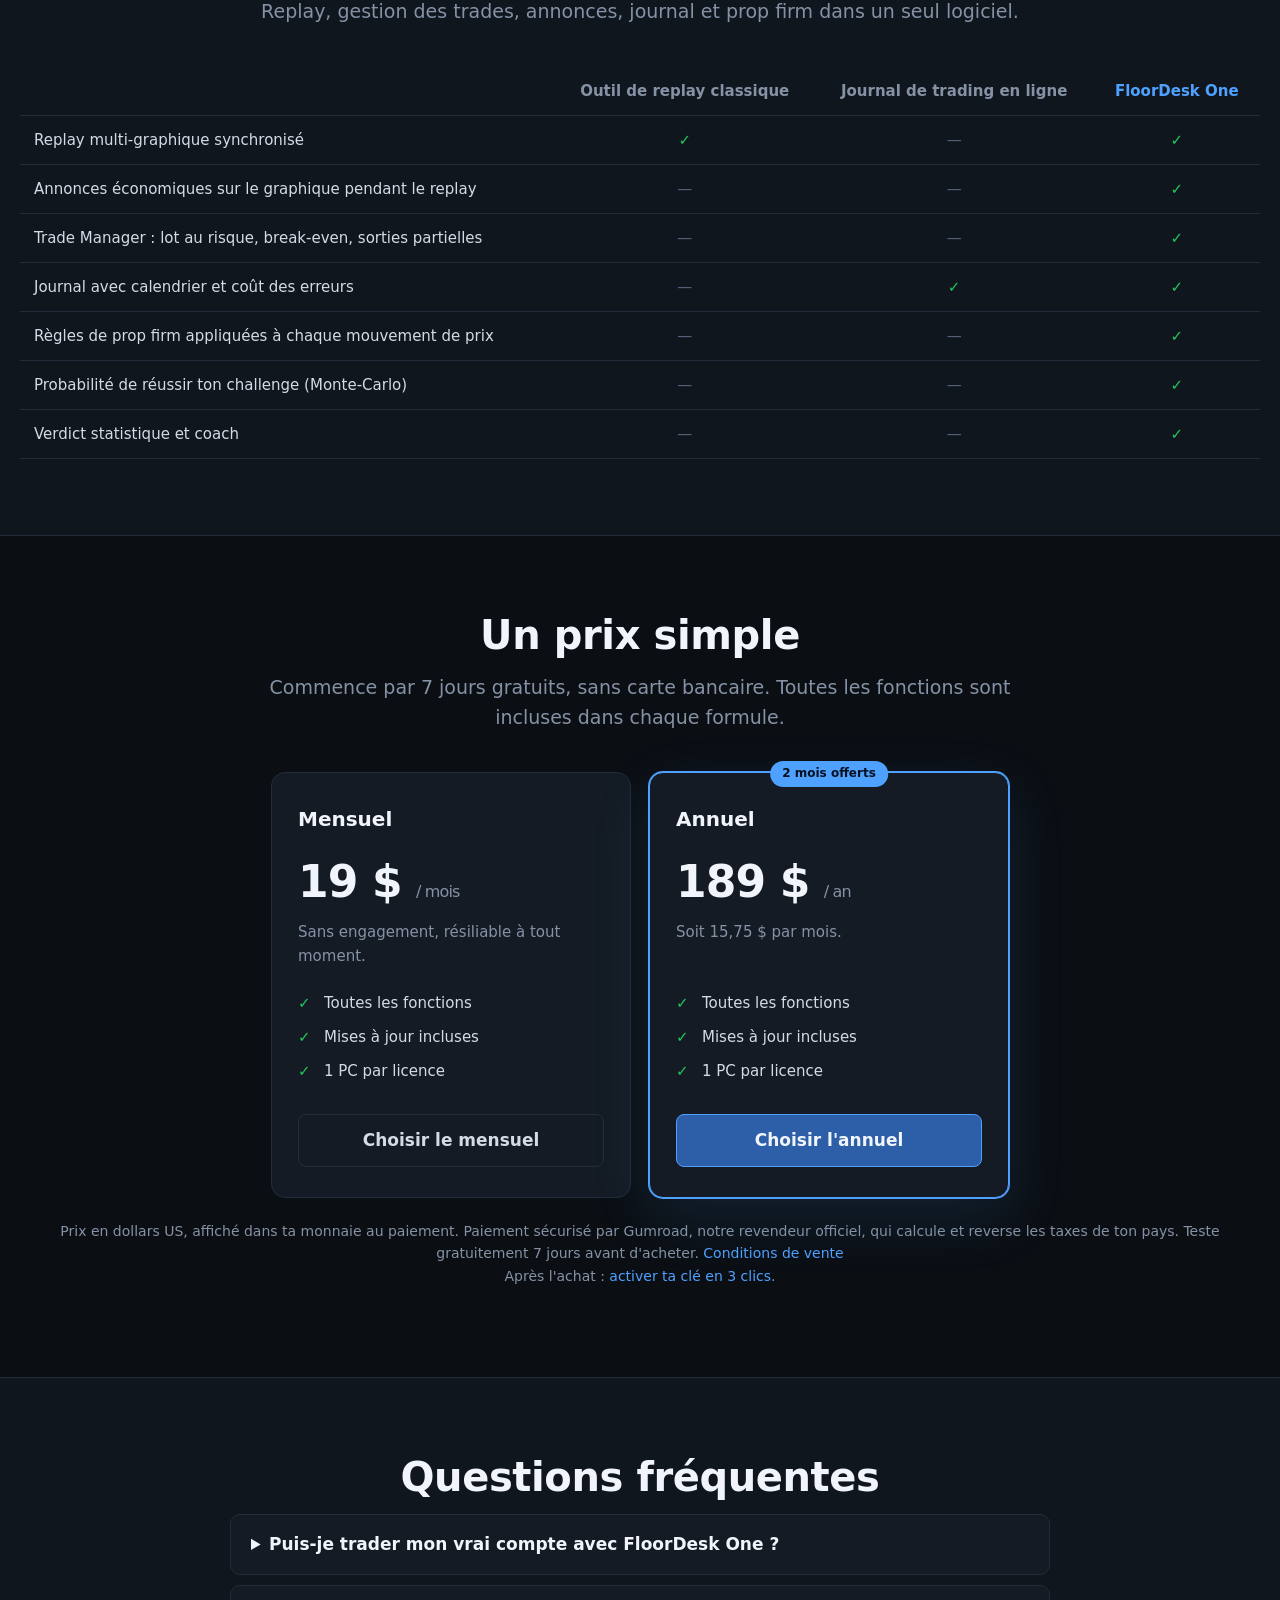
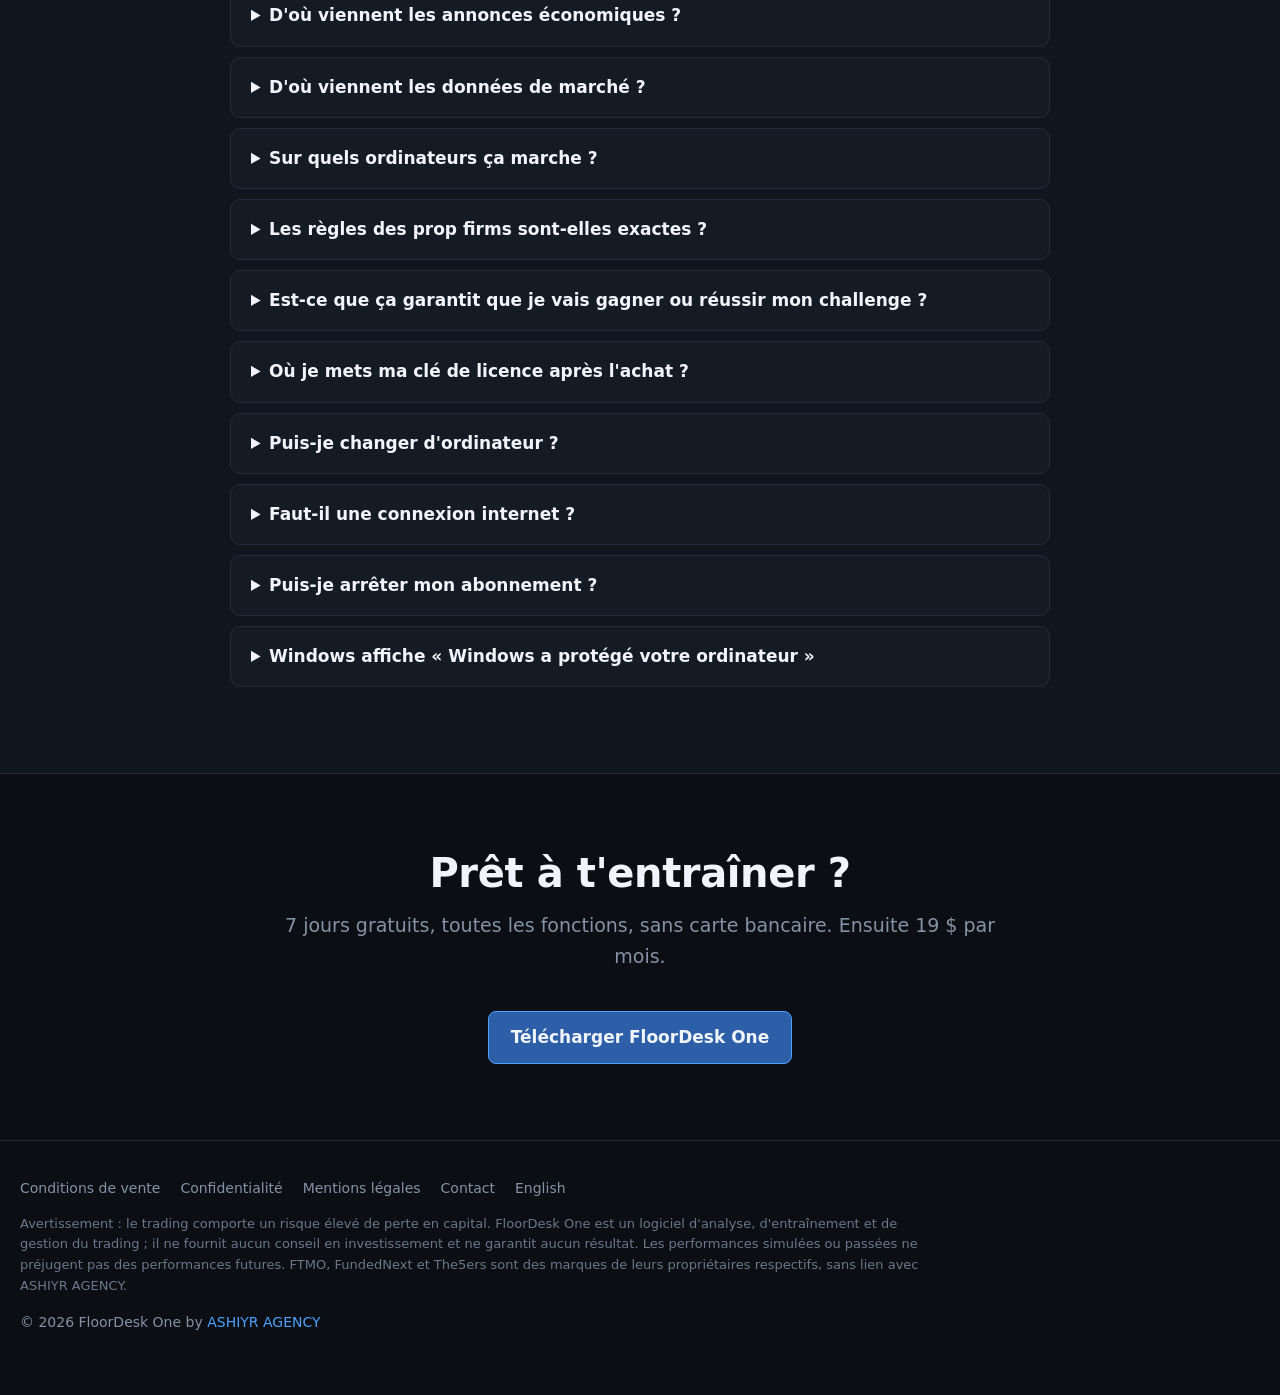
==== commit 719a515d: "Site du 09/10/2026 13:27" ====
--- a/index.html
+++ b/index.html
@@ -3,7 +3,7 @@
 <head>
 <meta charset="utf-8">
 <meta name="viewport" content="width=device-width, initial-scale=1">
-<title>FloorDesk One — replay, journal et coach de trading</title>
+<title>FloorDesk One — répète ton challenge prop firm avant de le payer</title>
 <link rel="canonical" href="https://floordeskone.com/">
 <link rel="alternate" hreflang="fr" href="https://floordeskone.com/">
 <link rel="alternate" hreflang="en" href="https://floordeskone.com/en/">
@@ -11,11 +11,11 @@
 <link rel="alternate" hreflang="es" href="https://floordeskone.com/es/">
 <link rel="alternate" hreflang="x-default" href="https://floordeskone.com/">
 <meta name="google-site-verification" content="IrckjB7G4cdYT2EQLJm8fEHEjb2R9bIXWU4XEWkg4PU" />
-<meta name="description" content="FloorDesk One, le logiciel Windows tout-en-un des traders CFD et prop firm : replay multi-graphique avec les annonces économiques, journal de trading avec captures et calendrier, coach et statistiques, Monte-Carlo de ton challenge. 19 $ par mois, essai gratuit 7 jours.">
+<meta name="description" content="Répète ton challenge prop firm avec les vraies règles sur de vrais marchés passés, vois exactement ce qui te coûte, et estime tes chances avant de payer. Logiciel Windows, 19 $ par mois, essai gratuit 7 jours.">
 <link rel="icon" href="img/favicon.png">
 <link rel="stylesheet" href="style.css">
-<meta property="og:title" content="FloorDesk One — replay, journal, coach et Monte-Carlo en un seul logiciel">
-<meta property="og:description" content="Replay, journal, coach et Monte-Carlo : 4 outils en un seul logiciel. 19 $ par mois.">
+<meta property="og:title" content="FloorDesk One — répète ton challenge prop firm avant de le payer">
+<meta property="og:description" content="Les vraies règles des prop firms sur de vrais marchés passés, un gardien qui refuse le trade qui grillerait ton compte, et un coach qui te montre ce qui te coûte. 19 $ par mois.">
 <meta property="og:image" content="img/fr/principal.png">
 </head>
 <body>
@@ -40,30 +40,30 @@
 <main>
 <section class="accroche">
   <div class="conteneur">
-    <h1>Replay, journal, coach, Monte-Carlo. <em>Tout en un.</em></h1>
-    <p class="sous">Plus besoin d'une plateforme de replay, d'un journal en ligne et d'un outil de statistiques : FloorDesk One réunit tout dans un seul logiciel. Tu rejoues le marché, chaque trade s'enregistre tout seul, le coach te montre tes erreurs et le Monte-Carlo calcule tes vraies chances. Et quand tu veux, passe en direct sur les prix de ton courtier avec MetaTrader 5, compris dans l'abonnement. Pour les traders CFD et prop firm (FTMO, FundedNext, The5ers…).</p>
+    <h1>Répète ton challenge prop firm <em>avant de le payer.</em></h1>
+    <p class="sous">Passe le challenge sur de vrais marchés passés, avec les vraies règles. Un gardien refuse le trade qui grillerait le compte, le Monte-Carlo estime tes chances, et le coach te montre exactement ce qui te coûte. Paie le vrai challenge seulement quand tu es prêt. Pour les traders CFD et prop firm (règles FTMO, FundedNext et The5ers incluses).</p>
     <div class="actions">
       <a class="bouton" data-essai href="https://ashiyr8.gumroad.com/l/floordesk-one-trial?wanted=true">Télécharger l'essai gratuit</a>
       <a class="bouton second" href="#tarifs">Voir les tarifs</a>
     </div>
     <div class="note">19 $ par mois · 7 jours gratuits sans carte bancaire · Windows 10 et 11</div>
-    <div class="capture-principale"><img src="img/fr/principal.png" alt="FloorDesk One : trois graphiques US100 synchronisés, une position ouverte avec ses zones de stop et d'objectif, le Trade Manager et le challenge FTMO" width="2000" height="1055"></div>
+    <div class="capture-principale"><img src="img/fr/principal.png" alt="FloorDesk One : trois graphiques US100 synchronisés, un trade préparé avec ses lignes d'entrée, de stop et d'objectif, le gardien prop firm qui montre ce que coûterait le stop, et le challenge FTMO" width="2000" height="1055"></div>
   </div>
 </section>
 
 <section id="tout-en-un">
   <div class="conteneur">
     <div class="centre">
-      <h2>4 outils en 1, un seul abonnement</h2>
-      <p class="chapeau">Ce que tu paierais d'habitude en plusieurs abonnements, réuni dans un seul logiciel. Les outils se parlent : tes trades du replay vont directement dans le journal, le coach et le Monte-Carlo.</p>
+      <h2>Quatre réponses avant de risquer les frais d'un challenge</h2>
+      <p class="chapeau">Chaque outil répond à une question que se pose tout trader prop firm. Et ils travaillent ensemble : les trades de ton entraînement vont directement dans le journal, le coach et le Monte-Carlo.</p>
     </div>
     <div class="grille quatre">
-      <div class="carte outil"><a class="zoom" href="img/fr/principal.png" target="_blank" rel="noopener"><img src="img/fr/principal.png" alt="Le replay" loading="lazy" width="2000" height="1055"></a><h3><span class="num">1</span>Le replay</h3><p>Rejoue n'importe quelle séance bougie par bougie, sur 1 à 4 graphiques, avec les annonces économiques à leur heure et un Trade Manager complet.</p></div>
-      <div class="carte outil"><a class="zoom" href="img/fr/fiche.png" target="_blank" rel="noopener"><img src="img/fr/fiche.png" alt="Le journal" loading="lazy" width="1115" height="938"></a><h3><span class="num">2</span>Le journal</h3><p>Chaque trade enregistré tout seul, avec ses captures d'entrée et de sortie, ton setup, ton émotion et tes erreurs. Et le calendrier du mois.</p></div>
-      <div class="carte outil"><a class="zoom" href="img/fr/analyse.png" target="_blank" rel="noopener"><img src="img/fr/analyse.png" alt="Le coach" loading="lazy" width="2000" height="1055"></a><h3><span class="num">3</span>Le coach</h3><p>Ce que tes trades disent de toi : ton erreur la plus chère, tes meilleures heures, et un verdict statistique honnête sur ton edge.</p></div>
-      <div class="carte outil"><a class="zoom" href="img/fr/montecarlo.png" target="_blank" rel="noopener"><img src="img/fr/montecarlo.png" alt="Le Monte-Carlo" loading="lazy" width="2000" height="1055"></a><h3><span class="num">4</span>Le Monte-Carlo</h3><p>Tes trades rejoués des milliers de fois : tes chances de réussir un challenge prop firm, et le risque par trade qui te donne le plus de chances.</p></div>
-    </div>
-    <p class="egal centre">Une plateforme de replay + un journal de trading + un coach + un simulateur Monte-Carlo = <strong>FloorDesk One, 19 $ par mois</strong>.</p>
+      <div class="carte outil"><a class="zoom" href="img/fr/principal.png" target="_blank" rel="noopener"><img src="img/fr/principal.png" alt="Le replay" loading="lazy" width="2000" height="1055"></a><h3><span class="num">1</span>Suis-je prêt pour les vraies règles ?</h3><p><strong>Le replay.</strong> Passe le challenge sur de vrais marchés passés, bougie par bougie, avec les limites de la prop firm, les annonces économiques à leur heure et un Trade Manager complet. Le gardien refuse le trade qui grillerait le compte.</p></div>
+      <div class="carte outil"><a class="zoom" href="img/fr/fiche.png" target="_blank" rel="noopener"><img src="img/fr/fiche.png" alt="Le journal" loading="lazy" width="1115" height="938"></a><h3><span class="num">2</span>Qu'est-ce que j'ai vraiment fait ?</h3><p><strong>Le journal.</strong> Chaque trade enregistré tout seul, avec ses captures d'entrée et de sortie, ton setup, ton émotion et tes erreurs. Plus de tableur à remplir après la séance.</p></div>
+      <div class="carte outil"><a class="zoom" href="img/fr/analyse.png" target="_blank" rel="noopener"><img src="img/fr/analyse.png" alt="Le coach" loading="lazy" width="2000" height="1055"></a><h3><span class="num">3</span>Qu'est-ce qui me coûte ?</h3><p><strong>Le coach.</strong> Ton erreur la plus chère, les heures où tu perds, les gains coupés trop tôt, et un verdict honnête : ton edge est-il prouvé, ou pas encore ?</p></div>
+      <div class="carte outil"><a class="zoom" href="img/fr/montecarlo.png" target="_blank" rel="noopener"><img src="img/fr/montecarlo.png" alt="Le Monte-Carlo" loading="lazy" width="2000" height="1055"></a><h3><span class="num">4</span>Quelles sont mes chances ?</h3><p><strong>Le Monte-Carlo.</strong> Tes trades rejoués des milliers de fois avec les règles du challenge : tes chances de le réussir, de griller le compte, et le risque par trade qui te donne le plus de chances.</p></div>
+    </div>
+    <p class="egal centre">Les quatre pour moins cher qu'un seul challenge raté : <strong>FloorDesk One, 19 $ par mois</strong>.</p>
     <p class="centre"><a class="bouton" data-essai href="https://ashiyr8.gumroad.com/l/floordesk-one-trial?wanted=true">Essayer gratuitement 7 jours</a></p>
   </div>
 </section>
